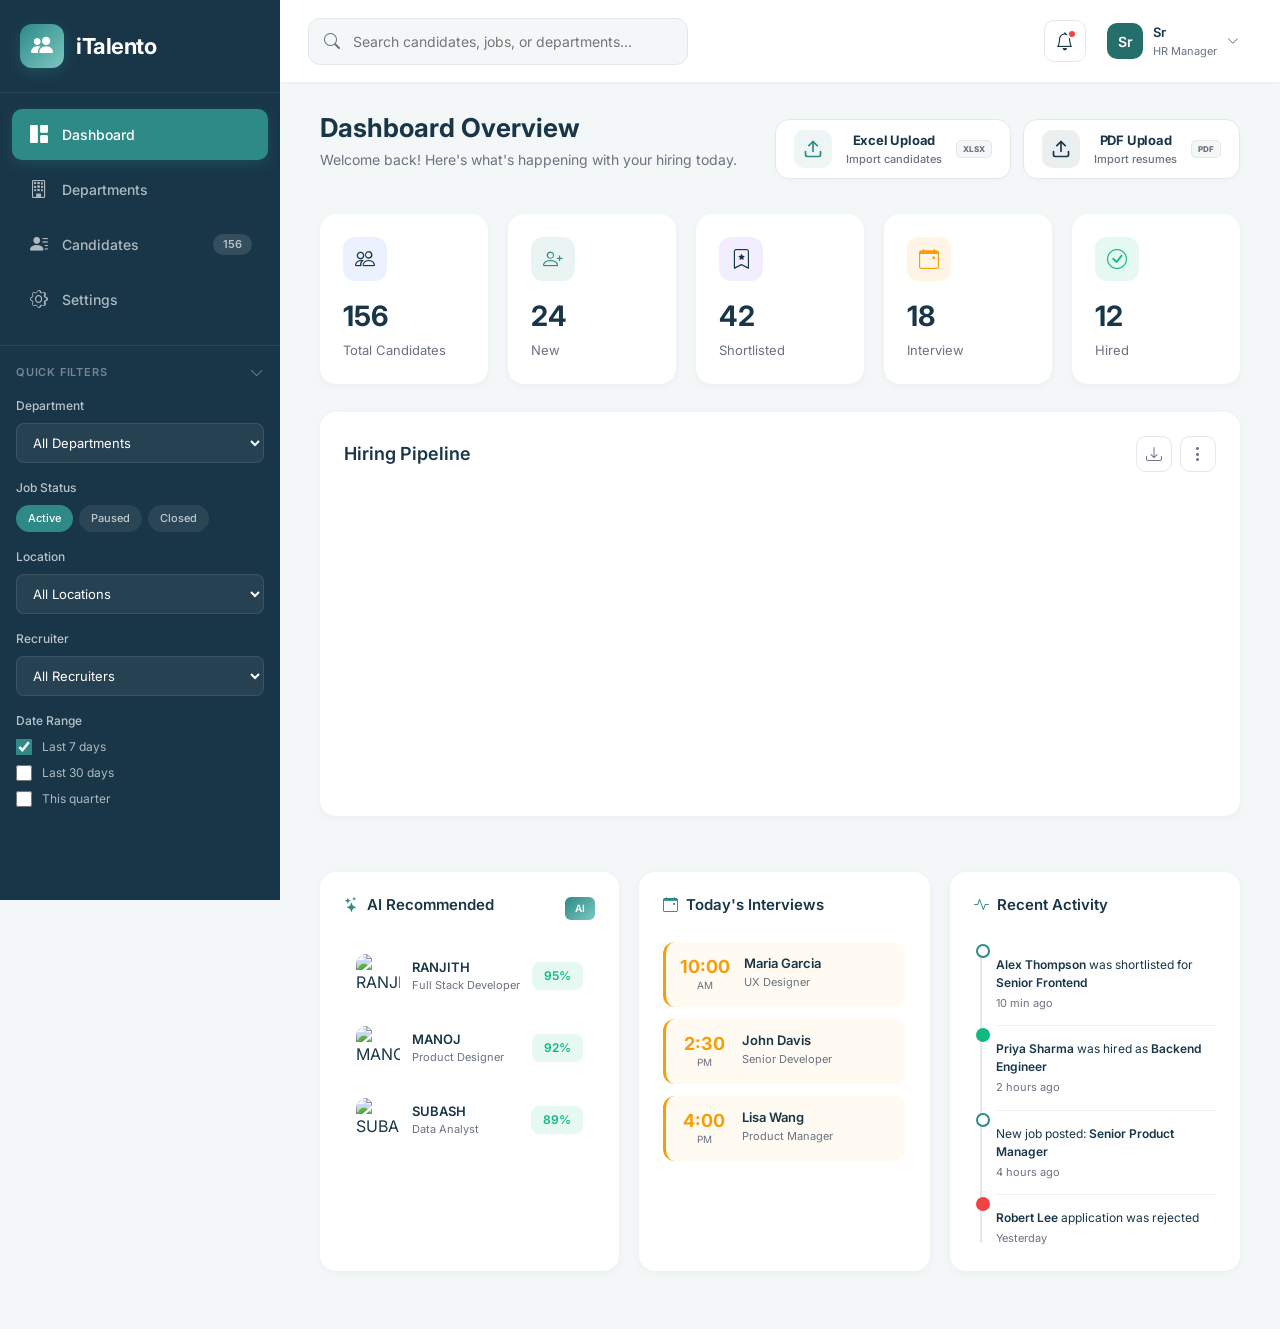
==== index.html @ 4094b61a "hr" ====
<!DOCTYPE html>
<html lang="en">

<head>
    <meta charset="UTF-8">
    <meta name="viewport" content="width=device-width, initial-scale=1.0">
    <title>TalentFlow ATS - Dashboard</title>

    <!-- Bootstrap 5 CSS -->
    <link href="https://cdn.jsdelivr.net/npm/bootstrap@5.3.2/dist/css/bootstrap.min.css" rel="stylesheet">
    <!-- Bootstrap Icons -->
    <link href="https://cdn.jsdelivr.net/npm/bootstrap-icons@1.11.1/font/bootstrap-icons.css" rel="stylesheet">
    <!-- Google Fonts -->
    <link href="https://fonts.googleapis.com/css2?family=Inter:wght@300;400;500;600;700&display=swap" rel="stylesheet">
    <link rel="stylesheet" href="assets/css/style.css">
</head>

<body>
    <!-- Sidebar Overlay -->
    <div class="sidebar-overlay" id="sidebarOverlay"></div>

    <!-- Left Sidebar -->
    <aside class="sidebar" id="sidebar">
        <div class="logo-area">
            <a href="#" class="logo">
                <div class="logo-icon">
                    <i class="bi bi-people-fill"></i>
                </div>
                <span class="logo-text">iTalento</span>
            </a>
        </div>

        <nav class="nav-section">
            <div class="nav-item">
                <a href="index.html" class="nav-link active">
                    <i class="bi bi-grid-1x2-fill"></i>
                    <span>Dashboard</span>
                </a>
            </div>

            <div class="nav-item">
                <a href="departments.html" class="nav-link">
                    <i class="bi bi-building"></i>
                    <span>Departments</span>
                </a>
            </div>

            <div class="nav-item">
                <a href="candidates.html" class="nav-link">
                    <i class="bi bi-person-lines-fill"></i>
                    <span>Candidates</span>
                    <span class="nav-badge" id="sidebarCandidateCount">156</span>
                </a>
            </div>

             <div class="nav-item">
                <a href="settings.html" class="nav-link">
                    <i class="bi bi-gear"></i>
                    <span>Settings</span>
                </a>
            </div>

        </nav>

        <!-- Filter Section -->
        <div class="filter-section">
            <div class="filter-header">
                <span>Quick Filters</span>
                <button class="filter-toggle" id="filterToggle" type="button">
                    <i class="bi bi-chevron-down"></i>
                </button>
            </div>

            <div class="filter-content show" id="filterContent">
                <div class="filter-group">
                    <label class="filter-label">Department</label>
                    <select class="filter-select">
                        <option>All Departments</option>
                        <option>Engineering</option>
                        <option>Design</option>
                        <option>Marketing</option>
                        <option>Sales</option>
                        <option>HR</option>
                    </select>
                </div>

                <div class="filter-group">
                    <label class="filter-label">Job Status</label>
                    <div class="filter-chips">
                        <button class="filter-chip active" type="button">Active</button>
                        <button class="filter-chip" type="button">Paused</button>
                        <button class="filter-chip" type="button">Closed</button>
                    </div>
                </div>

                <div class="filter-group">
                    <label class="filter-label">Location</label>
                    <select class="filter-select">
                        <option>All Locations</option>
                        <option>Remote</option>
                        <option>New York</option>
                        <option>San Francisco</option>
                        <option>London</option>
                    </select>
                </div>

                <div class="filter-group">
                    <label class="filter-label">Recruiter</label>
                    <select class="filter-select">
                        <option>All Recruiters</option>
                        <option>Sarah Johnson</option>
                        <option>Mike Chen</option>
                        <option>Emily Davis</option>
                    </select>
                </div>

                <div class="filter-group">
                    <label class="filter-label">Date Range</label>
                    <label class="filter-checkbox">
                        <input type="checkbox" checked>
                        <span>Last 7 days</span>
                    </label>
                    <label class="filter-checkbox">
                        <input type="checkbox">
                        <span>Last 30 days</span>
                    </label>
                    <label class="filter-checkbox">
                        <input type="checkbox">
                        <span>This quarter</span>
                    </label>
                </div>
            </div>
        </div>
    </aside>

    <!-- Main Wrapper -->
    <div class="main-wrapper">
        <!-- Top Navbar -->
        <header class="top-navbar">
            <div class="navbar-left">
                <button class="menu-toggle" id="menuToggle" type="button">
                    <i class="bi bi-list"></i>
                </button>

                <div class="search-bar">
                    <i class="bi bi-search"></i>
                    <input type="text" placeholder="Search candidates, jobs, or departments...">
                </div>

                <button class="search-icon-mobile" id="searchMobileToggle" type="button">
                    <i class="bi bi-search"></i>
                </button>
            </div>

            <div class="navbar-actions">
                <button class="notification-btn" id="notificationBtn" type="button">
                    <i class="bi bi-bell"></i>
                    <span class="notification-dot"></span>
                </button>

                <!-- <button class="btn-post-job" id="postJobBtn" type="button">
                    <i class="bi bi-plus-lg"></i>
                    <span>Post Job</span>
                </button> -->

                <div class="profile-dropdown-wrap" id="profileDropdownWrap">
                    <button class="profile-dropdown" id="profileDropdown" type="button">
                        <div class="profile-avatar">Sr</div>
                        <div class="profile-info">
                            <span class="profile-name">Sr</span>
                            <span class="profile-role">HR Manager</span>
                        </div>
                        <i class="bi bi-chevron-down profile-caret"></i>
                    </button>

                    <div class="profile-menu" id="profileMenu">
                        <div class="profile-menu-header">
                            <div class="profile-menu-email">hr@italento.com</div>
                        </div>

                        <button class="profile-menu-item" type="button">
                            <i class="bi bi-people-fill"></i>
                            <span>Manage Admin</span>
                        </button>

                        <button class="profile-menu-item" type="button">
                            <i class="bi bi-person-fill"></i>
                            <span>Manage User</span>
                        </button>

                        <button class="profile-menu-item" type="button">
                            <i class="bi bi-envelope-fill"></i>
                            <span>Mail History</span>
                        </button>

                        <button class="profile-menu-item" type="button">
                            <i class="bi bi-calendar-event"></i>
                            <span>Scheduled Meetings</span>
                        </button>

                        <button class="profile-menu-item" type="button">
                            <i class="bi bi-gear-fill"></i>
                            <span>Settings</span>
                        </button>

                        <button class="profile-menu-item" type="button">
                            <i class="bi bi-arrow-counterclockwise"></i>
                            <span>Unassign Candidates</span>
                        </button>

                        <button class="profile-menu-item logout" type="button">
                            <i class="bi bi-power"></i>
                            <span>Logout</span>
                        </button>
                    </div>
                </div>
            </div>
        </header>

        <!-- Dashboard Content -->
        <main class="dashboard-content">
            <!-- Welcome Header -->
              <div class="welcome-header">
                <div class="welcome-header-left">
                    <h1 class="welcome-title">Dashboard Overview</h1>
                    <p class="welcome-subtitle">Welcome back! Here's what's happening with your hiring today.</p>
                </div>
                <div class="welcome-header-actions">
                    <button class="upload-action-btn excel-btn" id="openExcelUpload" onclick="openExcelModal()">
                        <div class="upload-btn-icon">
                            <svg width="20" height="20" viewBox="0 0 24 24" fill="none" stroke="currentColor" stroke-width="2" stroke-linecap="round" stroke-linejoin="round"><path d="M21 15v4a2 2 0 0 1-2 2H5a2 2 0 0 1-2-2v-4"/><polyline points="17 8 12 3 7 8"/><line x1="12" y1="3" x2="12" y2="15"/></svg>
                        </div>
                        <div class="upload-btn-text">
                            <span class="upload-btn-label">Excel Upload</span>
                            <span class="upload-btn-sub">Import candidates</span>
                        </div>
                        <div class="upload-btn-badge">XLSX</div>
                    </button>
                    <button class="upload-action-btn pdf-btn" id="openPdfUpload" onclick="openPdfModal()">
                        <div class="upload-btn-icon">
                            <svg width="20" height="20" viewBox="0 0 24 24" fill="none" stroke="currentColor" stroke-width="2" stroke-linecap="round" stroke-linejoin="round"><path d="M21 15v4a2 2 0 0 1-2 2H5a2 2 0 0 1-2-2v-4"/><polyline points="17 8 12 3 7 8"/><line x1="12" y1="3" x2="12" y2="15"/></svg>
                        </div>
                        <div class="upload-btn-text">
                            <span class="upload-btn-label">PDF Upload</span>
                            <span class="upload-btn-sub">Import resumes</span>
                        </div>
                        <div class="upload-btn-badge">PDF</div>
                    </button>
                </div>
            </div>


            <!-- Stats Row -->
            <div class="stats-row">
                <div class="stat-card clickable-stat" data-filter="all">
                    <div class="stat-header">
                        <div class="stat-icon blue">
                            <i class="bi bi-people"></i>
                        </div>
                    </div>
                    <div class="stat-value" id="statTotalCandidates">156</div>
                    <div class="stat-label">Total Candidates</div>
                </div>

                <div class="stat-card clickable-stat" data-filter="new">
                    <div class="stat-header">
                        <div class="stat-icon teal">
                            <i class="bi bi-person-plus"></i>
                        </div>
                    </div>
                    <div class="stat-value" id="statNewCandidates">24</div>
                    <div class="stat-label">New</div>
                </div>

                <div class="stat-card clickable-stat" data-filter="shortlist">
                    <div class="stat-header">
                        <div class="stat-icon purple">
                            <i class="bi bi-bookmark-star"></i>
                        </div>
                    </div>
                    <div class="stat-value" id="statShortlistedCandidates">42</div>
                    <div class="stat-label">Shortlisted</div>
                </div>

                <div class="stat-card clickable-stat" data-filter="interview">
                    <div class="stat-header">
                        <div class="stat-icon orange">
                            <i class="bi bi-calendar-event"></i>
                        </div>
                    </div>
                    <div class="stat-value" id="statInterviewCandidates">18</div>
                    <div class="stat-label">Interview</div>
                </div>

                <div class="stat-card clickable-stat" data-filter="hired">
                    <div class="stat-header">
                        <div class="stat-icon green">
                            <i class="bi bi-check-circle"></i>
                        </div>
                    </div>
                    <div class="stat-value" id="statHiredCandidates">12</div>
                    <div class="stat-label">Hired</div>
                </div>
            </div>

            <!-- Hiring Pipeline Chart -->
            <div class="chart-section">
                <div class="chart-card">
                    <div class="card-header-flex">
                        <h3 class="card-title">Hiring Pipeline</h3>
                        <div class="card-actions">
                            <button class="btn-icon" title="Download" type="button">
                                <i class="bi bi-download"></i>
                            </button>
                            <button class="btn-icon" title="More options" type="button">
                                <i class="bi bi-three-dots-vertical"></i>
                            </button>
                        </div>
                    </div>
                    <div class="chart-container">
                        <canvas id="pipelineChart"></canvas>
                    </div>
                </div>
            </div>

            <!-- Departments Section -->
            <div class="departments-section">
                <div class="dept-grid" id="deptGrid"></div>
            </div>

            <!-- Activity Section -->
            <div class="activity-section">
                <div class="activity-grid">
                    <!-- AI Recommendations -->
                    <div class="activity-card">
                        <div class="activity-header">
                            <h4 class="activity-title">
                                <i class="bi bi-stars"></i>
                                AI Recommended
                            </h4>
                            <span class="ai-badge">AI</span>
                        </div>
                        <div id="recommendationsList">
                            <!-- Rendered by JS -->
                        </div>
                    </div>

                    <!-- Interview Reminders -->
                    <div class="activity-card">
                        <div class="activity-header">
                            <h4 class="activity-title">
                                <i class="bi bi-calendar-event"></i>
                                Today's Interviews
                            </h4>
                        </div>
                        <div id="interviewReminders">
                            <!-- Rendered by JS -->
                        </div>
                    </div>

                    <!-- Recent Activity -->
                    <div class="activity-card">
                        <div class="activity-header">
                            <h4 class="activity-title">
                                <i class="bi bi-activity"></i>
                                Recent Activity
                            </h4>
                        </div>
                        <div class="timeline" id="activityTimeline">
                            <!-- Rendered by JS -->
                        </div>
                    </div>
                </div>
            </div>
        </main>
    </div>

    <!-- ============================================================
         BULK EXCEL UPLOAD MODAL
    ============================================================ -->
    <div class="bulk-modal-overlay" id="excelModalOverlay" onclick="handleOverlayClick(event, 'excelModalOverlay')">
        <div class="bulk-modal" id="excelModal">
            <!-- Modal Header -->
            <div class="bulk-modal-header excel-header">
                <div class="modal-header-left">
                    <div class="modal-icon excel-icon-wrap">
                        <svg width="24" height="24" viewBox="0 0 24 24" fill="none" stroke="currentColor"
                            stroke-width="2" stroke-linecap="round" stroke-linejoin="round">
                            <rect x="3" y="3" width="18" height="18" rx="2" />
                            <path d="M9 9l6 6M15 9l-6 6" />
                        </svg>
                    </div>
                    <div>
                        <h2 class="modal-title">Bulk Excel Import</h2>
                        <p class="modal-subtitle">Upload .xlsx files and map fields to iTalento</p>
                    </div>
                </div>
                <button class="modal-close-btn" onclick="closeExcelModal()">
                    <svg width="18" height="18" viewBox="0 0 24 24" fill="none" stroke="currentColor"
                        stroke-width="2.5">
                        <line x1="18" y1="6" x2="6" y2="18" />
                        <line x1="6" y1="6" x2="18" y2="18" />
                    </svg>
                </button>
            </div>

            <!-- Step Indicator -->
            <div class="step-indicator">
                <div class="step-item active" id="excelStep1Ind">
                    <div class="step-circle">1</div>
                    <span>Upload File</span>
                </div>
                <div class="step-line" id="excelStepLine"></div>
                <div class="step-item" id="excelStep2Ind">
                    <div class="step-circle">2</div>
                    <span>Map Fields</span>
                </div>
                <div class="step-line" id="excelStepLine2"></div>
                <div class="step-item" id="excelStep3Ind">
                    <div class="step-circle">3</div>
                    <span>Import</span>
                </div>
            </div>

            <!-- Step 1: Upload -->
            <div class="modal-body" id="excelStep1">
                <div class="upload-zone excel-zone" id="excelDropZone"
                    ondragover="handleDragOver(event, 'excelDropZone')" ondragleave="handleDragLeave('excelDropZone')"
                    ondrop="handleExcelDrop(event)">
                    <div class="upload-zone-content">
                        <div class="upload-zone-icon excel-zone-icon">
                            <svg width="48" height="48" viewBox="0 0 24 24" fill="none" stroke="currentColor"
                                stroke-width="1.5">
                                <path d="M14 2H6a2 2 0 0 0-2 2v16a2 2 0 0 0 2 2h12a2 2 0 0 0 2-2V8z" />
                                <polyline points="14 2 14 8 20 8" />
                                <path d="M8 13h2.5M8 17h8" />
                            </svg>
                        </div>
                        <h3 class="upload-zone-title">Drop your Excel file here</h3>
                        <p class="upload-zone-sub">or click to browse files</p>
                        <div class="upload-zone-formats">
                            <span class="format-tag">XLSX</span>
                            <span class="format-tag">XLS</span>
                            <span class="format-tag">Max 50MB</span>
                        </div>
                        <button class="browse-btn excel-browse"
                            onclick="document.getElementById('excelFileInput').click()">
                            <svg width="16" height="16" viewBox="0 0 24 24" fill="none" stroke="currentColor"
                                stroke-width="2">
                                <path d="M21 15v4a2 2 0 0 1-2 2H5a2 2 0 0 1-2-2v-4" />
                                <polyline points="17 8 12 3 7 8" />
                                <line x1="12" y1="3" x2="12" y2="15" />
                            </svg>
                            Browse File
                        </button>
                        <input type="file" id="excelFileInput" accept=".xlsx,.xls" style="display:none"
                            onchange="handleExcelFile(this.files[0])">
                    </div>
                    <div class="drag-overlay" id="excelDragOverlay">
                        <div class="drag-overlay-icon">📊</div>
                        <span>Release to upload!</span>
                    </div>
                </div>

                <!-- Date & Source Options -->
                <div class="options-grid">
                    <div class="option-group-card">
                        <h4 class="option-group-title">
                            <svg width="16" height="16" viewBox="0 0 24 24" fill="none" stroke="currentColor"
                                stroke-width="2">
                                <rect x="3" y="4" width="18" height="18" rx="2" ry="2" />
                                <line x1="16" y1="2" x2="16" y2="6" />
                                <line x1="8" y1="2" x2="8" y2="6" />
                                <line x1="3" y1="10" x2="21" y2="10" />
                            </svg>
                            Date Field
                        </h4>
                        <div class="radio-group">
                            <label class="radio-option">
                                <input type="radio" name="excelDate" value="default" checked>
                                <div class="radio-custom"></div>
                                <span>Default Date (Now)</span>
                            </label>
                            <label class="radio-option">
                                <input type="radio" name="excelDate" value="manual">
                                <div class="radio-custom"></div>
                                <span>Manual Date</span>
                            </label>
                            <label class="radio-option">
                                <input type="radio" name="excelDate" value="file">
                                <div class="radio-custom"></div>
                                <span>Default File Date</span>
                            </label>
                        </div>
                    </div>
                    <div class="option-group-card">
                        <h4 class="option-group-title">
                            <svg width="16" height="16" viewBox="0 0 24 24" fill="none" stroke="currentColor"
                                stroke-width="2">
                                <circle cx="12" cy="12" r="3" />
                                <path d="M6.3 6.3a8 8 0 0 0 0 11.4M17.7 6.3a8 8 0 0 1 0 11.4" />
                            </svg>
                            Source Field
                        </h4>
                        <div class="radio-group">
                            <label class="radio-option">
                                <input type="radio" name="excelSource" value="manual">
                                <div class="radio-custom"></div>
                                <span>Manual Source</span>
                            </label>
                            <label class="radio-option">
                                <input type="radio" name="excelSource" value="auto" checked>
                                <div class="radio-custom"></div>
                                <span>Default File Source</span>
                            </label>
                        </div>
                        <input type="text" class="source-input" id="excelSourceInput" placeholder="Enter source name..."
                            style="display:none">
                    </div>
                </div>

                <div class="modal-footer">
                    <button class="btn-modal-secondary" onclick="closeExcelModal()">Cancel</button>
                    <button class="btn-modal-primary excel-primary" id="excelNextBtn" onclick="excelGoToStep2()"
                        disabled>
                        Next: Map Fields
                        <svg width="16" height="16" viewBox="0 0 24 24" fill="none" stroke="currentColor"
                            stroke-width="2.5">
                            <polyline points="9 18 15 12 9 6" />
                        </svg>
                    </button>
                </div>
            </div>

            <!-- Step 2: Field Mapping -->
            <div class="modal-body" id="excelStep2" style="display:none">
                <div class="mapping-info-bar">
                    <svg width="16" height="16" viewBox="0 0 24 24" fill="none" stroke="currentColor" stroke-width="2">
                        <circle cx="12" cy="12" r="10" />
                        <line x1="12" y1="8" x2="12" y2="12" />
                        <line x1="12" y1="16" x2="12.01" y2="16" />
                    </svg>
                    Only checked columns will be imported. Automatically matched columns will be pre-checked.
                </div>
                <div class="mapping-table-wrap">
                    <table class="mapping-table">
                        <thead>
                            <tr>
                                <th>Fields From File</th>
                                <th>iTalento Fields</th>
                                <th class="text-center">Import <input type="checkbox" id="selectAllCols"
                                        onchange="toggleAllCols(this)" style="margin-left:6px"></th>
                            </tr>
                        </thead>
                        <tbody id="mappingTableBody">
                            <!-- Populated by JS -->
                        </tbody>
                    </table>
                </div>
                <div class="modal-footer">
                    <button class="btn-modal-secondary" onclick="excelGoToStep1()">
                        <svg width="16" height="16" viewBox="0 0 24 24" fill="none" stroke="currentColor"
                            stroke-width="2.5">
                            <polyline points="15 18 9 12 15 6" />
                        </svg>
                        Back
                    </button>
                    <button class="btn-modal-primary excel-primary" onclick="excelGoToStep3()">
                        Import Candidates
                        <svg width="16" height="16" viewBox="0 0 24 24" fill="none" stroke="currentColor"
                            stroke-width="2.5">
                            <polyline points="20 6 9 17 4 12" />
                        </svg>
                    </button>
                </div>
            </div>

            <!-- Step 3: Processing -->
            <div class="modal-body" id="excelStep3" style="display:none">
                <div class="processing-view" id="excelProcessingView">
                    <div class="processing-animation">
                        <div class="processing-ring"></div>
                        <div class="processing-icon">
                            <svg width="32" height="32" viewBox="0 0 24 24" fill="none" stroke="currentColor"
                                stroke-width="1.8">
                                <rect x="3" y="3" width="18" height="18" rx="2" />
                                <path d="M9 9l6 6M15 9l-6 6" />
                            </svg>
                        </div>
                    </div>
                    <h3 class="processing-title">Importing Candidates...</h3>
                    <p class="processing-sub">Please wait while we process your Excel file</p>
                    <div class="import-progress">
                        <div class="progress-bar-wrap">
                            <div class="progress-bar-fill excel-progress" id="excelProgressBar"></div>
                        </div>
                        <span class="progress-percent" id="excelProgressText">0%</span>
                    </div>
                </div>
                <div class="success-view" id="excelSuccessView" style="display:none">
                    <div class="success-animation">
                        <div class="success-circle">
                            <svg width="40" height="40" viewBox="0 0 24 24" fill="none" stroke="currentColor"
                                stroke-width="2.5">
                                <polyline points="20 6 9 17 4 12" />
                            </svg>
                        </div>
                    </div>
                    <h3 class="success-title">Import Complete!</h3>
                    <p class="success-sub" id="excelSuccessMsg">Candidates imported successfully.</p>
                    <button class="btn-modal-primary excel-primary" onclick="closeExcelModal()" style="margin-top:20px">
                        Done
                    </button>
                </div>
            </div>
        </div>
    </div>

    <!-- ============================================================
         BULK PDF UPLOAD MODAL
    ============================================================ -->
    <div class="bulk-modal-overlay" id="pdfModalOverlay" onclick="handleOverlayClick(event, 'pdfModalOverlay')">
        <div class="bulk-modal" id="pdfModal">
            <!-- Modal Header -->
            <div class="bulk-modal-header pdf-header">
                <div class="modal-header-left">
                    <div class="modal-icon pdf-icon-wrap">
                        <svg width="24" height="24" viewBox="0 0 24 24" fill="none" stroke="currentColor"
                            stroke-width="2" stroke-linecap="round" stroke-linejoin="round">
                            <path d="M14 2H6a2 2 0 0 0-2 2v16a2 2 0 0 0 2 2h12a2 2 0 0 0 2-2V8z" />
                            <polyline points="14 2 14 8 20 8" />
                        </svg>
                    </div>
                    <div>
                        <h2 class="modal-title">Bulk PDF Import</h2>
                        <p class="modal-subtitle">Upload multiple PDF resumes at once</p>
                    </div>
                </div>
                <button class="modal-close-btn" onclick="closePdfModal()">
                    <svg width="18" height="18" viewBox="0 0 24 24" fill="none" stroke="currentColor"
                        stroke-width="2.5">
                        <line x1="18" y1="6" x2="6" y2="18" />
                        <line x1="6" y1="6" x2="18" y2="18" />
                    </svg>
                </button>
            </div>

            <div class="modal-body">
                <div class="pdf-layout">
                    <!-- Left Panel: Upload -->
                    <div class="pdf-left-panel">
                        <h4 class="panel-title">Upload PDFs</h4>
                        <div class="upload-zone pdf-zone" id="pdfDropZone"
                            ondragover="handleDragOver(event, 'pdfDropZone')"
                            ondragleave="handleDragLeave('pdfDropZone')" ondrop="handlePdfDrop(event)">
                            <div class="upload-zone-content">
                                <div class="upload-zone-icon pdf-zone-icon">
                                    <svg width="40" height="40" viewBox="0 0 24 24" fill="none" stroke="currentColor"
                                        stroke-width="1.5">
                                        <path d="M14 2H6a2 2 0 0 0-2 2v16a2 2 0 0 0 2 2h12a2 2 0 0 0 2-2V8z" />
                                        <polyline points="14 2 14 8 20 8" />
                                    </svg>
                                </div>
                                <p class="upload-zone-sub">Drop PDFs or click browse</p>
                                <div class="upload-zone-formats">
                                    <span class="format-tag pdf-tag">PDF only</span>
                                    <span class="format-tag pdf-tag">Max 10 files</span>
                                </div>
                                <button class="browse-btn pdf-browse"
                                    onclick="document.getElementById('pdfFileInput').click()">
                                    <svg width="16" height="16" viewBox="0 0 24 24" fill="none" stroke="currentColor"
                                        stroke-width="2">
                                        <path d="M21 15v4a2 2 0 0 1-2 2H5a2 2 0 0 1-2-2v-4" />
                                        <polyline points="17 8 12 3 7 8" />
                                        <line x1="12" y1="3" x2="12" y2="15" />
                                    </svg>
                                    Browse Files
                                </button>
                                <input type="file" id="pdfFileInput" accept=".pdf" multiple style="display:none"
                                    onchange="handlePdfFiles(this.files)">
                            </div>
                            <div class="drag-overlay pdf-drag-overlay" id="pdfDragOverlay">
                                <div class="drag-overlay-icon">📄</div>
                                <span>Release to upload!</span>
                            </div>
                        </div>

                        <div class="option-group-card" style="margin-top:14px">
                            <h4 class="option-group-title">
                                <svg width="16" height="16" viewBox="0 0 24 24" fill="none" stroke="currentColor"
                                    stroke-width="2">
                                    <circle cx="12" cy="12" r="3" />
                                    <path d="M6.3 6.3a8 8 0 0 0 0 11.4M17.7 6.3a8 8 0 0 1 0 11.4" />
                                </svg>
                                Source
                            </h4>
                            <input type="text" class="source-input" id="pdfSourceInput"
                                placeholder="Enter source name...">
                        </div>
                    </div>

                    <!-- Right Panel: File List -->
                    <div class="pdf-right-panel">
                        <div class="pdf-list-header">
                            <h4 class="panel-title">Selected PDF Files</h4>
                            <span class="pdf-file-count" id="pdfFileCount">0 / 10 files</span>
                        </div>
                        <div class="pdf-list-wrap">
                            <div class="pdf-empty-state" id="pdfEmptyState">
                                <svg width="48" height="48" viewBox="0 0 24 24" fill="none" stroke="currentColor"
                                    stroke-width="1.2">
                                    <path d="M14 2H6a2 2 0 0 0-2 2v16a2 2 0 0 0 2 2h12a2 2 0 0 0 2-2V8z" />
                                    <polyline points="14 2 14 8 20 8" />
                                </svg>
                                <p>No files selected yet</p>
                            </div>
                            <div class="pdf-file-list" id="pdfFileList"></div>
                        </div>

                        <!-- Progress (shown on submit) -->
                        <div class="pdf-import-progress" id="pdfImportProgress" style="display:none">
                            <div class="progress-bar-wrap">
                                <div class="progress-bar-fill pdf-progress" id="pdfProgressBar"></div>
                            </div>
                            <span class="progress-percent" id="pdfProgressText">0%</span>
                        </div>
                    </div>
                </div>

                <div class="modal-footer">
                    <button class="btn-modal-secondary" onclick="closePdfModal()">Cancel</button>
                    <button class="btn-modal-primary pdf-primary" id="pdfSubmitBtn" onclick="submitPdfImport()"
                        disabled>
                        <svg width="16" height="16" viewBox="0 0 24 24" fill="none" stroke="currentColor"
                            stroke-width="2.5">
                            <path d="M21 15v4a2 2 0 0 1-2 2H5a2 2 0 0 1-2-2v-4" />
                            <polyline points="17 8 12 3 7 8" />
                            <line x1="12" y1="3" x2="12" y2="15" />
                        </svg>
                        Submit Import
                    </button>
                </div>
            </div>
        </div>
    </div>

    <!-- Bootstrap JS -->
    <script src="https://cdn.jsdelivr.net/npm/bootstrap@5.3.2/dist/js/bootstrap.bundle.min.js"></script>
    <script src="assets/js/main.js"></script>
    <!-- Chart.js -->
    <script src="https://cdn.jsdelivr.net/npm/chart.js"></script>
    <script src="assets/js/bulk-upload.js"></script>
</body>

</html>
---- assets/css/style.css ----
:root {
    --primary-teal: #2d8a86;
    --primary-teal-dark: #246f6b;
    --dark-secondary: #183648;
    --light-bg: #f4f7f8;
    --accent-teal: #7cc7c2;
    --white: #ffffff;
    --text-muted: #6b7280;
    --text-soft: #94a3b8;
    --border-light: #e5e7eb;
    --border-soft: #eef2f6;
    --success: #10b981;
    --warning: #f59e0b;
    --danger: #ef4444;
    --gray-btn: #f3f4f6;
    --sidebar-width: 280px;
    --row-hover: #f9fafb;
    --header-bg: #f8fafc;
    --shadow-soft: 0 10px 30px rgba(15, 23, 42, 0.05);
    --shadow-medium: 0 16px 40px rgba(15, 23, 42, 0.08);
    --shadow-strong: 0 24px 60px rgba(15, 23, 42, 0.18);
    --sticky-divider: inset -1px 0 0 var(--border-soft);
    --radius-xl: 20px;
    --radius-lg: 16px;
    --radius-md: 12px;
    --radius-sm: 10px;
}

* {
    margin: 0;
    padding: 0;
    box-sizing: border-box;
}

body {
    font-family: 'Inter', -apple-system, BlinkMacSystemFont, sans-serif;
    background-color: var(--light-bg);
    color: var(--dark-secondary);
    overflow-x: hidden;
}


.dept-card {
    opacity: 0;
    transform: translateY(20px);
    transition: all 0.4s ease;
}

.dept-card.show {
    opacity: 1;
    transform: translateY(0);
}

/* ============================================
           SIDEBAR STYLES
           ============================================ */
.sidebar {
    position: fixed;
    top: 0;
    left: 0;
    width: var(--sidebar-width);
    height: 100vh;
    background: #183648;
    z-index: 1040;
    overflow-y: auto;
    transition: transform 0.3s ease;
}

.sidebar::-webkit-scrollbar {
    width: 4px;
}

.sidebar::-webkit-scrollbar-thumb {
    background: rgba(255, 255, 255, 0.15);
    border-radius: 2px;
}

.logo-area {
    padding: 24px 20px;
    border-bottom: 1px solid rgba(255, 255, 255, 0.08);
}

.logo {
    display: flex;
    align-items: center;
    gap: 12px;
    color: var(--white);
    text-decoration: none;
}

.logo:hover {
    color: var(--white);
}

.logo-icon {
    width: 44px;
    height: 44px;
    background: linear-gradient(135deg, var(--primary-teal), var(--accent-teal));
    border-radius: 12px;
    display: flex;
    align-items: center;
    justify-content: center;
    font-size: 22px;
    box-shadow: 0 4px 15px rgba(47, 143, 139, 0.3);
}

.logo-text {
    font-size: 22px;
    font-weight: 700;
    letter-spacing: -0.5px;
}

.nav-section {
    padding: 16px 12px;
}

.nav-item {
    margin-bottom: 4px;
}

.nav-link {
    display: flex;
    align-items: center;
    gap: 12px;
    padding: 12px 16px;
    color: rgba(255, 255, 255, 0.65);
    text-decoration: none;
    border-radius: 10px;
    transition: all 0.25s ease;
    font-size: 14px;
    font-weight: 500;
}

.nav-link:hover {
    background: rgba(255, 255, 255, 0.06);
    color: var(--white);
}

.nav-link.active {
    background: var(--primary-teal);
    color: var(--white);
    box-shadow: 0 4px 15px rgba(47, 143, 139, 0.25);
}

.nav-link i {
    font-size: 18px;
    width: 22px;
    text-align: center;
}

.nav-badge {
    margin-left: auto;
    background: rgba(255, 255, 255, 0.12);
    padding: 2px 10px;
    border-radius: 12px;
    font-size: 11px;
    font-weight: 600;
}


.filter-section {
    padding: 16px;
    border-top: 1px solid rgba(255, 255, 255, 0.08);
}

.filter-header {
    display: flex;
    align-items: center;
    justify-content: space-between;
    color: rgba(255, 255, 255, 0.4);
    font-size: 11px;
    font-weight: 600;
    text-transform: uppercase;
    letter-spacing: 0.8px;
    margin-bottom: 14px;
}

.filter-toggle {
    background: none;
    border: none;
    color: rgba(255, 255, 255, 0.4);
    cursor: pointer;
    padding: 0;
    font-size: 14px;
    transition: all 0.2s;
}

.filter-toggle:hover {
    color: var(--white);
}

.filter-content {
    display: none;
}

.filter-content.show {
    display: block;
}

.filter-group {
    margin-bottom: 16px;
}

.filter-label {
    color: rgba(255, 255, 255, 0.7);
    font-size: 12px;
    font-weight: 500;
    margin-bottom: 8px;
    display: block;
}

.filter-select {
    width: 100%;
    padding: 10px 12px;
    background: rgba(255, 255, 255, 0.06);
    border: 1px solid rgba(255, 255, 255, 0.1);
    border-radius: 8px;
    color: var(--white);
    font-size: 13px;
    cursor: pointer;
    transition: all 0.2s;
}

.filter-select:focus {
    outline: none;
    border-color: var(--primary-teal);
    background: rgba(255, 255, 255, 0.1);
}

.filter-select option {
    background: var(--dark-secondary);
    color: var(--white);
}

.filter-chips {
    display: flex;
    flex-wrap: wrap;
    gap: 6px;
}

.filter-chip {
    padding: 5px 12px;
    background: rgba(255, 255, 255, 0.08);
    border-radius: 20px;
    font-size: 11px;
    color: rgba(255, 255, 255, 0.7);
    cursor: pointer;
    transition: all 0.2s;
    border: none;
    font-weight: 500;
}

.filter-chip:hover,
.filter-chip.active {
    background: var(--primary-teal);
    color: var(--white);
}

.filter-checkbox {
    display: flex;
    align-items: center;
    gap: 10px;
    color: rgba(255, 255, 255, 0.65);
    font-size: 12px;
    cursor: pointer;
    margin-bottom: 8px;
}

.filter-checkbox input {
    width: 16px;
    height: 16px;
    accent-color: var(--primary-teal);
    cursor: pointer;
}

/* ============================================
           MAIN WRAPPER & NAVBAR
           ============================================ */


.main-wrapper {
    margin-left: var(--sidebar-width);
    min-height: 100vh;
    transition: margin-left 0.3s ease;
}

.top-navbar {
    position: sticky;
    top: 0;
    background: var(--white);
    padding: 16px 28px;
    display: flex;
    align-items: center;
    justify-content: space-between;
    box-shadow: 0 1px 3px rgba(0, 0, 0, 0.04);
    z-index: 1030;
}

.navbar-left {
    display: flex;
    align-items: center;
    gap: 16px;
    flex: 1;
}

.menu-toggle {
    display: none;
    width: 42px;
    height: 42px;
    border-radius: 10px;
    border: 1px solid var(--border-light);
    background: var(--white);
    align-items: center;
    justify-content: center;
    cursor: pointer;
    transition: all 0.2s;
    color: var(--dark-secondary);
}

.menu-toggle:hover {
    background: var(--light-bg);
    border-color: var(--primary-teal);
    color: var(--primary-teal);
}

.search-bar {
    position: relative;
    width: 380px;
    max-width: 100%;
}

.search-bar input {
    width: 100%;
    padding: 12px 16px 12px 44px;
    border: 1px solid var(--border-light);
    border-radius: 12px;
    font-size: 14px;
    background: var(--light-bg);
    transition: all 0.25s;
}

.search-bar input:focus {
    outline: none;
    border-color: var(--primary-teal);
    background: var(--white);
    box-shadow: 0 0 0 3px rgba(47, 143, 139, 0.1);
}

.search-bar i {
    position: absolute;
    left: 16px;
    top: 50%;
    transform: translateY(-50%);
    color: var(--text-muted);
    font-size: 16px;
}

.search-icon-mobile {
    display: none;
    width: 42px;
    height: 42px;
    border-radius: 10px;
    border: 1px solid var(--border-light);
    background: var(--white);
    align-items: center;
    justify-content: center;
    cursor: pointer;
    color: var(--dark-secondary);
}

.navbar-actions {
    display: flex;
    align-items: center;
    gap: 14px;
}

.notification-btn {
    position: relative;
    width: 42px;
    height: 42px;
    border-radius: 10px;
    border: 1px solid var(--border-light);
    background: var(--white);
    display: flex;
    align-items: center;
    justify-content: center;
    cursor: pointer;
    transition: all 0.2s;
}

.notification-btn:hover {
    background: var(--light-bg);
    border-color: var(--primary-teal);
}

.notification-btn i {
    font-size: 18px;
    color: var(--dark-secondary);
}

.notification-dot {
    position: absolute;
    top: 8px;
    right: 8px;
    width: 10px;
    height: 10px;
    background: var(--danger);
    border-radius: 50%;
    border: 2px solid var(--white);
}

.profile-dropdown {
    display: flex;
    align-items: center;
    gap: 10px;
    padding: 6px 12px 6px 6px;
    border-radius: 12px;
    cursor: pointer;
    transition: all 0.2s;
    border: 1px solid transparent;
}

.profile-dropdown:hover {
    background: var(--light-bg);
    border-color: var(--border-light);
}

.profile-avatar {
    width: 36px;
    height: 36px;
    border-radius: 10px;
    background: var(--primary-teal-dark);
    display: flex;
    align-items: center;
    justify-content: center;
    color: var(--white);
    font-weight: 600;
    font-size: 14px;
}

.profile-info {
    display: flex;
    flex-direction: column;
}

.profile-name {
    font-size: 13px;
    font-weight: 600;
    color: var(--dark-secondary);
    text-align: left;
}

.profile-role {
    font-size: 11px;
    color: var(--text-muted);
}

.profile-dropdown i.bi-chevron-down {
    color: var(--text-muted);
    font-size: 12px;
}

.btn-post-job {
    padding: 12px 22px;
    background: var(--primary-teal);
    color: var(--white);
    border: none;
    border-radius: 12px;
    font-size: 14px;
    font-weight: 600;
    display: flex;
    align-items: center;
    gap: 8px;
    cursor: pointer;
    transition: all 0.25s;
    box-shadow: 0 4px 15px rgba(47, 143, 139, 0.25);
}

.btn-post-job:hover {
    background: #267a76;
    transform: translateY(-1px);
    box-shadow: 0 6px 20px rgba(47, 143, 139, 0.35);
}

/* ============================================
           DASHBOARD CONTENT
     ============================================ */

.dashboard-content {
    padding: 28px;
}

.welcome-header {
    margin-bottom: 28px;
    display: flex;
    align-items: center;
    justify-content: space-between;
    gap: 20px;
    flex-wrap: wrap;
}

.welcome-header-left {
    flex: 1;
    min-width: 0;
}

.welcome-title {
    font-size: 26px;
    font-weight: 700;
    color: var(--dark-secondary);
    margin-bottom: 6px;
}

.welcome-subtitle {
    font-size: 14px;
    color: var(--text-muted);
}

/* ============================================
   UPLOAD ACTION BUTTONS (Dashboard Header)
   ============================================ */

.welcome-header-actions {
    display: flex;
    align-items: center;
    gap: 12px;
    flex-shrink: 0;
}

.upload-action-btn {
    display: flex;
    align-items: center;
    gap: 14px;
    padding: 10px 18px;
    border-radius: 14px;
    border: 1px solid var(--border-light);
    background: var(--white);
    cursor: pointer;
    transition: all 0.3s cubic-bezier(0.25, 0.8, 0.25, 1);
    position: relative;
    box-shadow: 0 2px 5px rgba(0,0,0,0.02);
}

.upload-action-btn:hover {
    transform: translateY(-2px);
    box-shadow: 0 10px 20px rgba(0,0,0,0.06);
    background: var(--white);
}

.excel-btn:hover { border-color: var(--primary-teal); }
.pdf-btn:hover { border-color: var(--dark-secondary); }

.upload-btn-icon {
    width: 38px;
    height: 38px;
    border-radius: 10px;
    display: flex;
    align-items: center;
    justify-content: center;
    flex-shrink: 0;
    transition: all 0.3s;
}

.excel-btn .upload-btn-icon {
    background: rgba(45, 138, 134, 0.08);
    color: var(--primary-teal);
}

.pdf-btn .upload-btn-icon {
    background: rgba(24, 54, 72, 0.08);
    color: var(--dark-secondary);
}

.upload-action-btn:hover .upload-btn-icon {
    transform: scale(1.05);
}

.excel-btn:hover .upload-btn-icon {
    background: var(--primary-teal);
    color: var(--white);
    box-shadow: 0 4px 12px rgba(45, 138, 134, 0.3);
}

.pdf-btn:hover .upload-btn-icon {
    background: var(--dark-secondary);
    color: var(--white);
    box-shadow: 0 4px 12px rgba(24, 54, 72, 0.3);
}

.upload-btn-text {
    display: flex;
    flex-direction: column;
    gap: 1px;
}

.upload-btn-label {
    font-size: 13px;
    font-weight: 700;
    color: var(--dark-secondary);
    letter-spacing: -0.2px;
}

.upload-btn-sub {
    font-size: 11px;
    font-weight: 500;
    color: var(--text-muted);
}

.upload-btn-badge {
    font-size: 8px;
    font-weight: 800;
    padding: 2px 6px;
    border-radius: 5px;
    text-transform: uppercase;
    background: var(--light-bg);
    color: var(--text-muted);
    border: 1px solid var(--border-light);
    margin-left: auto;
}

.excel-btn:hover .upload-btn-badge {
    background: rgba(45, 138, 134, 0.1);
    color: var(--primary-teal);
    border-color: rgba(45, 138, 134, 0.2);
}

.pdf-btn:hover .upload-btn-badge {
    background: rgba(24, 54, 72, 0.1);
    color: var(--dark-secondary);
    border-color: rgba(24, 54, 72, 0.2);
}

/* ============================================
   BULK UPLOAD MODALS
   ============================================ */

.bulk-modal-overlay {
    position: fixed;
    inset: 0;
    background: rgba(15, 23, 42, 0.75);
    backdrop-filter: blur(2px);
    z-index: 2000;
    display: flex;
    align-items: center;
    justify-content: center;
    padding: 20px;
    opacity: 0;
    visibility: hidden;
    transition: all 0.3s ease;
}

.bulk-modal-overlay.open {
    opacity: 1;
    visibility: visible;
}

.bulk-modal {
    background: var(--white);
    border-radius: 28px;
    width: 100%;
    max-width: 820px;
    max-height: 90vh;
    overflow: hidden;
    display: flex;
    flex-direction: column;
    box-shadow: var(--shadow-strong);
    transform: translateY(40px) scale(0.96);
    transition: all 0.4s cubic-bezier(0.34, 1.56, 0.64, 1);
    border: 1px solid rgba(255, 255, 255, 0.1);
}

.bulk-modal-overlay.open .bulk-modal {
    transform: translateY(0) scale(1);
}

/* Modal Header */
.bulk-modal-header {
    display: flex;
    align-items: center;
    justify-content: space-between;
    padding: 24px 32px;
    position: relative;
    overflow: hidden;
}

.excel-header {
    background: linear-gradient(135deg, var(--primary-teal) 0%, var(--primary-teal-dark) 100%);
    color: #fff;
}

.pdf-header {
    background: linear-gradient(135deg, var(--dark-secondary) 0%, #29698f 100%);
    color: #fff;
}

.modal-header-left {
    display: flex;
    align-items: center;
    gap: 16px;
}

.modal-icon {
    width: 52px;
    height: 52px;
    border-radius: 14px;
    display: flex;
    align-items: center;
    justify-content: center;
    background: rgba(255,255,255,0.2);
    backdrop-filter: blur(4px);
    flex-shrink: 0;
}

.modal-title {
    font-size: 20px;
    font-weight: 700;
    color: #ffffff;
    margin: 0;
}

.modal-subtitle {
    font-size: 13px;
    color: rgba(255,255,255,0.78);
    margin: 4px 0 0;
}

.modal-close-btn {
    width: 40px;
    height: 40px;
    border-radius: 10px;
    border: none;
    background: rgba(255,255,255,0.18);
    color: #fff;
    cursor: pointer;
    display: flex;
    align-items: center;
    justify-content: center;
    transition: all 0.2s;
    flex-shrink: 0;
}

.modal-close-btn:hover {
    background: rgba(255,255,255,0.32);
    transform: rotate(90deg);
}

/* Step Indicator */
.step-indicator {
    display: flex;
    align-items: center;
    padding: 20px 32px;
    border-bottom: 1px solid var(--border-soft);
    background: var(--header-bg);
    gap: 0;
}

.step-item {
    display: flex;
    align-items: center;
    gap: 8px;
    flex-shrink: 0;
}

.step-circle {
    width: 32px;
    height: 32px;
    border-radius: 50%;
    background: var(--border-light);
    color: var(--text-muted);
    display: flex;
    align-items: center;
    justify-content: center;
    font-size: 13px;
    font-weight: 700;
    transition: all 0.3s;
    border: 2px solid var(--border-light);
}

.step-item span {
    font-size: 13px;
    font-weight: 500;
    color: var(--text-muted);
    transition: color 0.3s;
}

.step-item.active .step-circle {
    background: var(--primary-teal);
    color: #fff;
    border-color: var(--primary-teal);
    box-shadow: 0 0 0 4px rgba(45, 138, 134, 0.2);
}

.step-item.active span { color: var(--primary-teal); font-weight: 600; }

.step-item.completed .step-circle {
    background: var(--success);
    color: #fff;
    border-color: var(--success);
}

.step-item.completed span { color: var(--success); }

.step-line {
    flex: 1;
    height: 2px;
    background: var(--border-light);
    margin: 0 12px;
    border-radius: 2px;
    transition: background 0.3s;
}

.step-line.active { background: var(--primary-teal); }

/* Modal Body */
.modal-body {
    padding: 24px 28px;
    overflow-y: auto;
    flex: 1;
}

/* Upload Zone */
.upload-zone {
    border: 2px dashed var(--border-light);
    border-radius: 18px;
    padding: 40px 24px;
    text-align: center;
    cursor: pointer;
    transition: all 0.3s ease;
    position: relative;
    background: var(--light-bg);
    overflow: hidden;
    margin-bottom: 20px;
}

.upload-zone:hover {
    border-color: var(--primary-teal);
    background: rgba(45, 138, 134, 0.03);
}

.upload-zone.excel-zone:hover { border-color: #28a745; background: rgba(40,167,69,0.04); }
.upload-zone.pdf-zone:hover { border-color: #e74c3c; background: rgba(231,76,60,0.04); }

.upload-zone.drag-over {
    border-style: solid;
    transform: scale(1.01);
}

.upload-zone.excel-zone.drag-over { border-color: #28a745; background: rgba(40,167,69,0.06); }
.upload-zone.pdf-zone.drag-over { border-color: #e74c3c; background: rgba(231,76,60,0.06); }

.upload-zone-content {
    position: relative;
    z-index: 1;
}

.upload-zone-icon {
    width: 80px;
    height: 80px;
    border-radius: 20px;
    display: flex;
    align-items: center;
    justify-content: center;
    margin: 0 auto 16px;
}

.excel-zone-icon {
    background: rgba(40, 167, 69, 0.12);
    color: #28a745;
}

.pdf-zone-icon {
    background: rgba(231, 76, 60, 0.12);
    color: #e74c3c;
}

.upload-zone-title {
    font-size: 18px;
    font-weight: 700;
    color: var(--dark-secondary);
    margin-bottom: 6px;
}

.upload-zone-sub {
    font-size: 13px;
    color: var(--text-muted);
    margin-bottom: 14px;
}

.upload-zone-formats {
    display: flex;
    align-items: center;
    justify-content: center;
    gap: 8px;
    margin-bottom: 18px;
    flex-wrap: wrap;
}

.format-tag {
    padding: 4px 12px;
    background: rgba(45, 138, 134, 0.1);
    color: var(--primary-teal);
    border-radius: 20px;
    font-size: 11px;
    font-weight: 600;
    border: 1px solid rgba(45, 138, 134, 0.2);
}

.format-tag.pdf-tag {
    background: rgba(231, 76, 60, 0.1);
    color: #e74c3c;
    border-color: rgba(231, 76, 60, 0.2);
}

.browse-btn {
    display: inline-flex;
    align-items: center;
    gap: 8px;
    padding: 12px 24px;
    border-radius: 12px;
    border: none;
    font-size: 14px;
    font-weight: 600;
    cursor: pointer;
    transition: all 0.25s;
}

.excel-browse {
    background: linear-gradient(135deg, #28a745, #34ce57);
    color: #fff;
    box-shadow: 0 4px 16px rgba(40,167,69,0.3);
}

.excel-browse:hover {
    transform: translateY(-2px);
    box-shadow: 0 8px 24px rgba(40,167,69,0.4);
}

.pdf-browse {
    background: linear-gradient(135deg, #e74c3c, #ff6b6b);
    color: #fff;
    box-shadow: 0 4px 16px rgba(231,76,60,0.3);
}

.pdf-browse:hover {
    transform: translateY(-2px);
    box-shadow: 0 8px 24px rgba(231,76,60,0.4);
}

/* Drag Overlay */
.drag-overlay {
    position: absolute;
    inset: 0;
    border-radius: 16px;
    display: flex;
    flex-direction: column;
    align-items: center;
    justify-content: center;
    gap: 12px;
    opacity: 0;
    visibility: hidden;
    background: rgba(45, 138, 134, 0.12);
    backdrop-filter: blur(4px);
    transition: all 0.25s;
    font-size: 16px;
    font-weight: 700;
    color: var(--primary-teal);
    z-index: 2;
}

.pdf-drag-overlay {
    background: rgba(231, 76, 60, 0.12);
    color: #e74c3c;
}

.drag-overlay.visible {
    opacity: 1;
    visibility: visible;
}

.drag-overlay-icon {
    font-size: 48px;
    animation: bounce 0.6s ease infinite alternate;
}

@keyframes bounce {
    from { transform: translateY(0); }
    to { transform: translateY(-12px); }
}

/* Selected File Display in Upload Zone */
.selected-file-info {
    display: flex;
    align-items: center;
    gap: 12px;
    padding: 14px 18px;
    background: var(--white);
    border-radius: 12px;
    border: 1px solid var(--border-light);
    margin-top: 16px;
    text-align: left;
}

.selected-file-icon {
    width: 42px;
    height: 42px;
    border-radius: 10px;
    display: flex;
    align-items: center;
    justify-content: center;
    font-size: 20px;
    background: rgba(40,167,69,0.1);
    color: #28a745;
    flex-shrink: 0;
}

.selected-file-icon.pdf { background: rgba(231,76,60,0.1); color: #e74c3c; }

.selected-file-name {
    flex: 1;
    font-size: 14px;
    font-weight: 600;
    color: var(--dark-secondary);
    white-space: nowrap;
    overflow: hidden;
    text-overflow: ellipsis;
}

.selected-file-size {
    font-size: 12px;
    color: var(--text-muted);
}

.selected-file-remove {
    width: 28px;
    height: 28px;
    border-radius: 8px;
    border: none;
    background: rgba(239,68,68,0.1);
    color: var(--danger);
    cursor: pointer;
    display: flex;
    align-items: center;
    justify-content: center;
    font-size: 16px;
    transition: all 0.2s;
    flex-shrink: 0;
}

.selected-file-remove:hover {
    background: var(--danger);
    color: #fff;
}

/* Options Grid */
.options-grid {
    display: grid;
    grid-template-columns: 1fr 1fr;
    gap: 16px;
    margin-bottom: 8px;
}

.option-group-card {
    background: var(--light-bg);
    border-radius: 14px;
    padding: 18px;
    border: 1px solid var(--border-soft);
}

.option-group-title {
    font-size: 13px;
    font-weight: 700;
    color: var(--dark-secondary);
    margin-bottom: 14px;
    display: flex;
    align-items: center;
    gap: 8px;
    text-transform: uppercase;
    letter-spacing: 0.5px;
}

.radio-group {
    display: flex;
    flex-direction: column;
    gap: 10px;
}

.radio-option {
    display: flex;
    align-items: center;
    gap: 10px;
    cursor: pointer;
    font-size: 13px;
    color: var(--dark-secondary);
    font-weight: 500;
}

.radio-option input[type="radio"] {
    display: none;
}

.radio-custom {
    width: 18px;
    height: 18px;
    border-radius: 50%;
    border: 2px solid var(--border-light);
    flex-shrink: 0;
    transition: all 0.2s;
    position: relative;
}

.radio-option input[type="radio"]:checked + .radio-custom {
    border-color: var(--primary-teal);
    background: var(--primary-teal);
    box-shadow: inset 0 0 0 3px #fff;
}

.source-input {
    width: 100%;
    padding: 10px 14px;
    border-radius: 10px;
    border: 1px solid var(--border-light);
    font-size: 13px;
    font-family: 'Inter', sans-serif;
    color: var(--dark-secondary);
    background: var(--white);
    transition: all 0.2s;
    margin-top: 10px;
}

.source-input:focus {
    outline: none;
    border-color: var(--primary-teal);
    box-shadow: 0 0 0 3px rgba(45,138,134,0.1);
}

/* Modal Footer */
.modal-footer {
    display: flex;
    align-items: center;
    justify-content: flex-end;
    gap: 12px;
    padding-top: 20px;
    margin-top: 4px;
    border-top: 1px solid var(--border-soft);
}

.btn-modal-secondary {
    display: flex;
    align-items: center;
    gap: 8px;
    padding: 12px 22px;
    border-radius: 12px;
    border: 1px solid var(--border-light);
    background: var(--white);
    color: var(--text-muted);
    font-size: 14px;
    font-weight: 600;
    cursor: pointer;
    transition: all 0.2s;
    font-family: 'Inter', sans-serif;
}

.btn-modal-secondary:hover {
    background: var(--light-bg);
    color: var(--dark-secondary);
    border-color: var(--border-light);
}

.btn-modal-primary {
    display: flex;
    align-items: center;
    gap: 8px;
    padding: 12px 22px;
    border-radius: 12px;
    border: none;
    font-size: 14px;
    font-weight: 700;
    cursor: pointer;
    transition: all 0.25s;
    color: #fff;
    font-family: 'Inter', sans-serif;
}

.btn-modal-primary:disabled {
    opacity: 0.45;
    cursor: not-allowed;
    transform: none !important;
    box-shadow: none !important;
}

.excel-primary {
    background: linear-gradient(135deg, var(--primary-teal), var(--primary-teal-dark));
    box-shadow: 0 6px 20px rgba(45, 138, 134, 0.25);
}

.excel-primary:not(:disabled):hover {
    transform: translateY(-2px);
    box-shadow: 0 10px 28px rgba(45, 138, 134, 0.35);
}

.pdf-primary {
    background: linear-gradient(135deg, var(--dark-secondary), #1a3a4d);
    box-shadow: 0 6px 20px rgba(24, 54, 72, 0.25);
}

.pdf-primary:not(:disabled):hover {
    transform: translateY(-2px);
    box-shadow: 0 10px 28px rgba(24, 54, 72, 0.35);
}

/* Mapping Table */
.mapping-info-bar {
    display: flex;
    align-items: center;
    gap: 10px;
    padding: 12px 16px;
    background: rgba(45,138,134,0.08);
    border-radius: 10px;
    font-size: 13px;
    color: var(--primary-teal);
    font-weight: 500;
    margin-bottom: 16px;
}

.mapping-table-wrap {
    border-radius: 14px;
    border: 1px solid var(--border-light);
    overflow: hidden;
    margin-bottom: 4px;
}

.mapping-table {
    width: 100%;
    border-collapse: collapse;
}

.mapping-table thead tr {
    background: var(--dark-secondary);
    color: rgba(255,255,255,0.85);
}

.mapping-table th {
    padding: 14px 18px;
    font-size: 12px;
    font-weight: 700;
    text-transform: uppercase;
    letter-spacing: 0.5px;
    text-align: left;
}

.mapping-table th.text-center { text-align: center; }

.mapping-table tbody tr {
    border-bottom: 1px solid var(--border-soft);
    transition: background 0.15s;
}

.mapping-table tbody tr:last-child { border-bottom: none; }

.mapping-table tbody tr:hover { background: var(--row-hover); }

.mapping-table td {
    padding: 13px 18px;
    font-size: 13px;
    color: var(--dark-secondary);
    vertical-align: middle;
}

.mapping-table td.text-center { text-align: center; }

.mapping-field-name {
    font-weight: 600;
    display: flex;
    align-items: center;
    gap: 8px;
}

.mapping-field-badge {
    padding: 2px 8px;
    border-radius: 6px;
    font-size: 10px;
    font-weight: 700;
    background: rgba(45,138,134,0.1);
    color: var(--primary-teal);
}

.field-select {
    padding: 8px 12px;
    border-radius: 8px;
    border: 1px solid var(--border-light);
    font-size: 13px;
    color: var(--dark-secondary);
    background: var(--white);
    width: 100%;
    max-width: 200px;
    cursor: pointer;
    font-family: 'Inter', sans-serif;
    transition: all 0.2s;
}

.field-select:focus {
    outline: none;
    border-color: var(--primary-teal);
    box-shadow: 0 0 0 3px rgba(45,138,134,0.1);
}

.import-checkbox {
    width: 18px;
    height: 18px;
    accent-color: var(--primary-teal);
    cursor: pointer;
}

/* Processing & Success Views */
.processing-view,
.success-view {
    text-align: center;
    padding: 40px 20px;
}

.processing-animation {
    width: 100px;
    height: 100px;
    margin: 0 auto 24px;
    position: relative;
}

.processing-ring {
    position: absolute;
    inset: 0;
    border-radius: 50%;
    border: 3px solid var(--border-light);
    border-top-color: var(--primary-teal);
    animation: spin 1s linear infinite;
}

.processing-icon {
    position: absolute;
    inset: 12px;
    border-radius: 50%;
    background: rgba(45,138,134,0.1);
    display: flex;
    align-items: center;
    justify-content: center;
    color: var(--primary-teal);
}

@keyframes spin { to { transform: rotate(360deg); } }

.processing-title {
    font-size: 20px;
    font-weight: 700;
    color: var(--dark-secondary);
    margin-bottom: 8px;
}

.processing-sub {
    font-size: 14px;
    color: var(--text-muted);
    margin-bottom: 28px;
}

.import-progress {
    display: flex;
    align-items: center;
    gap: 14px;
    max-width: 400px;
    margin: 0 auto;
}

.progress-bar-wrap {
    flex: 1;
    height: 8px;
    background: var(--border-light);
    border-radius: 4px;
    overflow: hidden;
}

.progress-bar-fill {
    height: 100%;
    border-radius: 4px;
    width: 0%;
    transition: width 0.4s ease;
}

.excel-progress { background: linear-gradient(90deg, #28a745, #34ce57); }
.pdf-progress { background: linear-gradient(90deg, #e74c3c, #ff6b6b); }

.progress-percent {
    font-size: 13px;
    font-weight: 700;
    color: var(--dark-secondary);
    min-width: 36px;
    text-align: right;
}

/* Success State */
.success-animation {
    margin: 0 auto 24px;
    width: 90px;
    height: 90px;
}

.success-circle {
    width: 90px;
    height: 90px;
    border-radius: 50%;
    background: linear-gradient(135deg, #28a745, #34ce57);
    display: flex;
    align-items: center;
    justify-content: center;
    color: #fff;
    animation: successPop 0.5s cubic-bezier(0.34, 1.56, 0.64, 1);
    box-shadow: 0 8px 32px rgba(40,167,69,0.35);
}

@keyframes successPop {
    from { transform: scale(0); opacity: 0; }
    to { transform: scale(1); opacity: 1; }
}

.success-title {
    font-size: 22px;
    font-weight: 700;
    color: var(--dark-secondary);
    margin-bottom: 8px;
}

.success-sub {
    font-size: 14px;
    color: var(--text-muted);
}

/* PDF Layout */
.pdf-layout {
    display: grid;
    grid-template-columns: 1fr 1.2fr;
    gap: 20px;
    margin-bottom: 4px;
}

.panel-title {
    font-size: 14px;
    font-weight: 700;
    color: var(--dark-secondary);
    margin-bottom: 12px;
}

.pdf-list-header {
    display: flex;
    align-items: center;
    justify-content: space-between;
    margin-bottom: 12px;
}

.pdf-file-count {
    font-size: 12px;
    font-weight: 600;
    color: var(--text-muted);
    background: var(--light-bg);
    padding: 4px 10px;
    border-radius: 8px;
}

.pdf-list-wrap {
    border: 1px solid var(--border-light);
    border-radius: 14px;
    min-height: 220px;
    max-height: 280px;
    overflow-y: auto;
    background: var(--light-bg);
}

.pdf-empty-state {
    display: flex;
    flex-direction: column;
    align-items: center;
    justify-content: center;
    height: 220px;
    color: var(--text-soft);
    gap: 10px;
    font-size: 13px;
}

.pdf-file-list {
    padding: 8px;
    display: flex;
    flex-direction: column;
    gap: 6px;
}

.pdf-file-row {
    display: flex;
    align-items: center;
    gap: 10px;
    padding: 10px 12px;
    background: var(--white);
    border-radius: 10px;
    border: 1px solid var(--border-soft);
    animation: slideInRow 0.25s ease;
    transition: all 0.2s;
}

.pdf-file-row:hover { border-color: var(--primary-teal); }

@keyframes slideInRow {
    from { opacity: 0; transform: translateX(-10px); }
    to { opacity: 1; transform: translateX(0); }
}

.pdf-row-num {
    font-size: 11px;
    font-weight: 700;
    color: var(--text-muted);
    min-width: 20px;
    text-align: center;
}

.pdf-row-icon {
    width: 32px;
    height: 32px;
    border-radius: 8px;
    background: rgba(231,76,60,0.1);
    color: #e74c3c;
    display: flex;
    align-items: center;
    justify-content: center;
    flex-shrink: 0;
}

.pdf-row-name {
    flex: 1;
    font-size: 13px;
    font-weight: 500;
    color: var(--dark-secondary);
    white-space: nowrap;
    overflow: hidden;
    text-overflow: ellipsis;
}

.pdf-row-size {
    font-size: 11px;
    color: var(--text-muted);
    flex-shrink: 0;
}

.pdf-row-remove {
    width: 26px;
    height: 26px;
    border-radius: 6px;
    border: none;
    background: transparent;
    color: var(--text-muted);
    cursor: pointer;
    display: flex;
    align-items: center;
    justify-content: center;
    transition: all 0.2s;
    font-size: 14px;
    flex-shrink: 0;
}

.pdf-row-remove:hover {
    background: rgba(239,68,68,0.1);
    color: var(--danger);
}

.pdf-import-progress {
    display: flex;
    align-items: center;
    gap: 12px;
    margin-top: 14px;
}



/* ============================================
MOBILE RESPONSIVE FIX
============================================ */

/* Tablet */
@media (max-width: 1024px){

.dashboard-content{
padding:20px;
}

.bulk-modal{
max-width:95%;
}

.pdf-layout{
grid-template-columns:1fr;
}

.options-grid{
grid-template-columns:1fr;
}

}


/* Mobile */
@media (max-width:768px){

.dashboard-content{
padding:16px;
}

.welcome-header{
flex-direction:column;
align-items:flex-start;
gap:14px;
}

.welcome-header-actions{
width:100%;
flex-direction:column;
align-items:stretch;
}

.upload-action-btn{
width:100%;
justify-content:flex-start;
}

.upload-btn-badge{
margin-left:auto;
}

.bulk-modal{
border-radius:18px;
max-height:95vh;
}

.bulk-modal-header{
padding:18px;
flex-direction:row;
gap:10px;
}

.modal-title{
font-size:17px;
}

.modal-subtitle{
font-size:12px;
}

.step-indicator{
padding:14px 16px;
overflow-x:auto;
}

.step-item span{
display:none;
}

.modal-body{
padding:18px;
}

.upload-zone{
padding:28px 16px;
}

.upload-zone-icon{
width:60px;
height:60px;
}

.upload-zone-title{
font-size:16px;
}

.upload-zone-sub{
font-size:12px;
}

.options-grid{
grid-template-columns:1fr;
}

.modal-footer{
flex-direction:column;
align-items:stretch;
}

.btn-modal-primary,
.btn-modal-secondary{
width:100%;
justify-content:center;
}

.mapping-table-wrap{
overflow-x:auto;
}

.mapping-table{
min-width:520px;
}

}


/* Small Mobile */
@media (max-width:480px){

.welcome-title{
font-size:20px;
}

.upload-btn-icon{
width:32px;
height:32px;
}

.upload-btn-label{
font-size:12px;
}

.upload-btn-sub{
font-size:10px;
}

.bulk-modal{
border-radius:14px;
}

.modal-title{
font-size:15px;
}

.upload-zone{
padding:22px 14px;
}

.upload-zone-icon{
width:52px;
height:52px;
}

.upload-zone-title{
font-size:15px;
}

.modal-body{
padding:14px;
}



}
/* Scrollbars in modal */
.modal-body::-webkit-scrollbar,
.pdf-list-wrap::-webkit-scrollbar,
.mapping-table-wrap::-webkit-scrollbar {
    width: 5px;
}

.modal-body::-webkit-scrollbar-thumb,
.pdf-list-wrap::-webkit-scrollbar-thumb,
.mapping-table-wrap::-webkit-scrollbar-thumb {
    background: var(--border-light);
    border-radius: 4px;
}

.stats-row {
    display: grid;
    grid-template-columns: repeat(5, 1fr);
    gap: 20px;
    margin-bottom: 28px;
}

.stat-card {
    background: var(--white);
    border-radius: 16px;
    padding: 22px;
    box-shadow: 0 2px 8px rgba(0, 0, 0, 0.04);
    transition: all 0.25s ease;
    border: 1px solid transparent;
}

.stat-card:hover {
    transform: translateY(-3px);
    box-shadow: 0 12px 28px rgba(0, 0, 0, 0.08);
    border-color: var(--border-light);
}

.stat-header {
    display: flex;
    align-items: center;
    justify-content: space-between;
    margin-bottom: 14px;
}

.stat-icon {
    width: 44px;
    height: 44px;
    border-radius: 12px;
    display: flex;
    align-items: center;
    justify-content: center;
    font-size: 20px;
}

.stat-icon.blue {
    background: rgba(59, 130, 246, 0.1);
    color: var(--info);
}

.stat-icon.teal {
    background: rgba(47, 143, 139, 0.1);
    color: var(--primary-teal);
}

.stat-icon.green {
    background: rgba(16, 185, 129, 0.1);
    color: var(--success);
}

.stat-icon.orange {
    background: rgba(245, 158, 11, 0.1);
    color: var(--warning);
}

.stat-icon.purple {
    background: rgba(139, 92, 246, 0.1);
    color: var(--purple);
}

.stat-value {
    font-size: 28px;
    font-weight: 700;
    color: var(--dark-secondary);
    margin-bottom: 4px;
}

.stat-label {
    font-size: 13px;
    color: var(--text-muted);
}


.chart-section {
    margin-bottom: 28px;
}

.chart-card {
    background: var(--white);
    border-radius: 16px;
    padding: 24px;
    box-shadow: 0 2px 8px rgba(0, 0, 0, 0.04);
}

.card-header-flex {
    display: flex;
    align-items: center;
    justify-content: space-between;
    margin-bottom: 20px;
}

.card-title {
    font-size: 18px;
    font-weight: 600;
    color: var(--dark-secondary);
}

.card-actions {
    display: flex;
    gap: 8px;
}

.btn-icon {
    width: 36px;
    height: 36px;
    border-radius: 10px;
    border: 1px solid var(--border-light);
    background: var(--white);
    display: flex;
    align-items: center;
    justify-content: center;
    cursor: pointer;
    transition: all 0.2s;
    color: var(--text-muted);
}

.btn-icon:hover {
    background: var(--light-bg);
    border-color: var(--primary-teal);
    color: var(--primary-teal);
}

.chart-container {
    height: 300px;
    position: relative;
}

/*           ============================================
           DEPARTMENTS SECTION - DESKTOP OPTIMIZED
============================================ */

.departments-section {
    margin-bottom: 28px;
}

.section-header {
    display: flex;
    align-items: center;
    justify-content: space-between;
    margin-bottom: 24px;
}

.view-all-btn {
    padding: 10px 20px;
    background: transparent;
    border: 1px solid var(--border-light);
    border-radius: 10px;
    font-size: 13px;
    font-weight: 500;
    color: var(--primary-teal);
    cursor: pointer;
    transition: all 0.2s;
}

.view-all-btn:hover {
    background: var(--primary-teal);
    color: var(--white);
    border-color: var(--primary-teal);
}

.dept-grid {
    display: grid;
    grid-template-columns: repeat(4, 1fr);
    gap: 20px;
}

.dept-card {
    background: var(--white);
    border: 1px solid var(--border-light);
    border-radius: 16px;
    padding: 24px;
    cursor: pointer;
    transition: all 0.3s ease;
    position: relative;
    overflow: hidden;
}

.dept-card::before {
    content: '';
    position: absolute;
    top: 0;
    left: 0;
    width: 4px;
    height: 100%;
    background: var(--primary-teal);
    opacity: 0;
    transition: opacity 0.3s;
}

.dept-card:hover {
    border-color: var(--primary-teal);
    box-shadow: 0 12px 32px rgba(47, 143, 139, 0.12);
    transform: translateY(-4px);
}

.dept-card:hover::before {
    opacity: 1;
}

.dept-header {
    display: flex;
    align-items: center;
    gap: 14px;
    margin-bottom: 20px;
}

.dept-icon {
    width: 52px;
    height: 52px;
    border-radius: 14px;
    display: flex;
    align-items: center;
    justify-content: center;
    font-size: 24px;
    flex-shrink: 0;
}

.dept-icon.engineering {
    background: rgba(59, 130, 246, 0.1);
    color: var(--info);
}

.dept-icon.design {
    background: rgba(236, 72, 153, 0.1);
    color: #EC4899;
}

.dept-icon.marketing {
    background: rgba(245, 158, 11, 0.1);
    color: var(--warning);
}

.dept-icon.sales {
    background: rgba(16, 185, 129, 0.1);
    color: var(--success);
}

.dept-icon.hr {
    background: rgba(139, 92, 246, 0.1);
    color: var(--purple);
}

.dept-icon.product {
    background: rgba(47, 143, 139, 0.1);
    color: var(--primary-teal);
}

.dept-icon.finance {
    background: rgba(239, 68, 68, 0.1);
    color: var(--danger);
}

.dept-icon.support {
    background: rgba(6, 182, 212, 0.1);
    color: #06B6D4;
}

.dept-info {
    min-width: 0;
}

.dept-name {
    font-size: 16px;
    font-weight: 600;
    color: var(--dark-secondary);
    margin-bottom: 2px;
    white-space: nowrap;
    overflow: hidden;
    text-overflow: ellipsis;
}

.dept-meta {
    font-size: 12px;
    color: var(--text-muted);
}

.dept-stats {
    display: grid;
    grid-template-columns: repeat(3, 1fr);
    gap: 10px;
    margin-bottom: 18px;
}

.dept-stat {
    text-align: center;
    padding: 12px 8px;
    background: var(--light-bg);
    border-radius: 10px;
}

.dept-stat-value {
    font-size: 18px;
    font-weight: 700;
    color: var(--dark-secondary);
    margin-bottom: 2px;
}

.dept-stat-label {
    font-size: 10px;
    color: var(--text-muted);
    text-transform: uppercase;
    letter-spacing: 0.3px;
}

.dept-progress {
    margin-top: 4px;
}

.progress-header {
    display: flex;
    justify-content: space-between;
    font-size: 11px;
    margin-bottom: 8px;
}

.progress-label {
    color: var(--text-muted);
}

.progress-value {
    color: var(--primary-teal);
    font-weight: 600;
}

.progress-bar-custom {
    height: 8px;
    background: var(--light-bg);
    border-radius: 4px;
    overflow: hidden;
}

.progress-fill {
    height: 100%;
    background: linear-gradient(90deg, var(--primary-teal), var(--accent-teal));
    border-radius: 4px;
    transition: width 0.6s ease;
}

/* ============================================
           ACTIVITY SECTION - DESKTOP OPTIMIZED
     ============================================ */

.activity-section {
    margin-bottom: 28px;
}

.activity-grid {
    display: grid;
    grid-template-columns: repeat(3, 1fr);
    gap: 20px;
}

.activity-card {
    background: var(--white);
    border-radius: 16px;
    padding: 24px;
    box-shadow: 0 2px 8px rgba(0, 0, 0, 0.04);
}

.activity-header {
    display: flex;
    align-items: center;
    justify-content: space-between;
    margin-bottom: 20px;
}

.activity-title {
    font-size: 15px;
    font-weight: 600;
    color: var(--dark-secondary);
    display: flex;
    align-items: center;
    gap: 8px;
}

.activity-title i {
    color: var(--primary-teal);
}

.ai-badge {
    padding: 4px 10px;
    background: linear-gradient(135deg, var(--primary-teal), var(--accent-teal));
    color: var(--white);
    font-size: 10px;
    font-weight: 600;
    border-radius: 6px;
}

/* AI Recommendations */
.recommendation-item {
    display: flex;
    align-items: center;
    gap: 12px;
    padding: 12px;
    border-radius: 12px;
    transition: all 0.2s;
    cursor: pointer;
    margin-bottom: 4px;
}

.recommendation-item:hover {
    background: var(--light-bg);
}

.rec-avatar {
    width: 44px;
    height: 44px;
    border-radius: 10px;
    object-fit: cover;
}

.rec-info {
    flex: 1;
    min-width: 0;
}

.rec-name {
    font-size: 13px;
    font-weight: 600;
    color: var(--dark-secondary);
    white-space: nowrap;
    overflow: hidden;
    text-overflow: ellipsis;
}

.rec-role {
    font-size: 11px;
    color: var(--text-muted);
    white-space: nowrap;
    overflow: hidden;
    text-overflow: ellipsis;
}

.rec-match {
    padding: 5px 12px;
    background: rgba(16, 185, 129, 0.1);
    color: var(--success);
    font-size: 12px;
    font-weight: 600;
    border-radius: 8px;
    flex-shrink: 0;
}

/* Interview Reminders */
.reminder-item {
    display: flex;
    align-items: flex-start;
    gap: 14px;
    padding: 14px;
    border-radius: 12px;
    border-left: 3px solid var(--warning);
    background: rgba(245, 158, 11, 0.05);
    margin-bottom: 12px;
}

.reminder-item:last-child {
    margin-bottom: 0;
}

.reminder-time {
    display: flex;
    flex-direction: column;
    align-items: center;
    min-width: 48px;
    padding-top: 2px;
}

.reminder-hour {
    font-size: 18px;
    font-weight: 700;
    color: var(--warning);
    line-height: 1;
}

.reminder-ampm {
    font-size: 10px;
    color: var(--text-muted);
    margin-top: 2px;
}

.reminder-content h5 {
    font-size: 13px;
    font-weight: 600;
    color: var(--dark-secondary);
    margin: 0 0 3px 0;
}

.reminder-content p {
    font-size: 11px;
    color: var(--text-muted);
    margin: 0;
}

/* Activity Timeline */

.timeline {
    position: relative;
    padding-left: 22px;
}

.timeline::before {
    content: '';
    position: absolute;
    left: 6px;
    top: 4px;
    bottom: 4px;
    width: 2px;
    background: var(--border-light);
}

.timeline-item {
    position: relative;
    padding-bottom: 18px;
}

.timeline-item:last-child {
    padding-bottom: 0;
}

.timeline-dot {
    position: absolute;
    left: -20px;
    top: 2px;
    width: 14px;
    height: 14px;
    border-radius: 50%;
    background: var(--white);
    border: 2px solid var(--primary-teal);
}

.timeline-dot.hired {
    background: var(--success);
    border-color: var(--success);
}

.timeline-dot.rejected {
    background: var(--danger);
    border-color: var(--danger);
}

.timeline-content {
    font-size: 12px;
}

.timeline-text {
    color: var(--dark-secondary);
    line-height: 1.5;
}

.timeline-text strong {
    font-weight: 600;
}

.timeline-time {
    font-size: 11px;
    color: var(--text-muted);
    margin-top: 3px;
}

/* ============================================
           RESPONSIVE STYLES
           ============================================ */


@media (min-width: 1400px) {
    .dept-grid {
        grid-template-columns: repeat(4, 1fr);
    }
}


@media (max-width: 1399px) and (min-width: 992px) {
    .dept-grid {
        grid-template-columns: repeat(3, 1fr);
    }
}


@media (max-width: 991px) {
    .sidebar {
        transform: translateX(-100%);
    }

    .sidebar.show {
        transform: translateX(0);
    }

    .main-wrapper {
        margin-left: 0;
    }

    .menu-toggle {
        display: flex;
    }

    .stats-row {
        grid-template-columns: repeat(3, 1fr);
    }

    .dept-grid {
        grid-template-columns: repeat(2, 1fr);
    }

    .activity-grid {
        grid-template-columns: repeat(2, 1fr);
    }

    .activity-card:last-child {
        grid-column: span 2;
    }
}


@media (max-width: 767px) {
    .top-navbar {
        padding: 12px 16px;
    }

    .search-bar {
        display: none;
    }

    .search-icon-mobile {
        display: flex;
    }

    .profile-info {
        display: none;
    }

    .btn-post-job span {
        display: none;
    }

    .btn-post-job {
        padding: 10px 14px;
    }

    .dashboard-content {
        padding: 16px;
    }

    .welcome-title {
        font-size: 22px;
    }

    .stats-row {
        grid-template-columns: 1fr;
    }

    .dept-grid {
        grid-template-columns: 1fr;
    }

    .activity-grid {
        grid-template-columns: 1fr;
    }

    .activity-card:last-child {
        grid-column: span 1;
    }

    .chart-container {
        height: 250px;
    }
}

@media (max-width: 479px) {
    .navbar-actions {
        gap: 8px;
    }

    .notification-btn,
    .menu-toggle,
    .search-icon-mobile {
        width: 38px;
        height: 38px;
    }

    .stat-card {
        padding: 18px;
    }

    .stat-value {
        font-size: 24px;
    }

    .dept-card {
        padding: 18px;
    }

    .dept-icon {
        width: 44px;
        height: 44px;
        font-size: 20px;
    }

    .activity-card {
        padding: 18px;
    }
}

/* ============================================
           SIDEBAR OVERLAY
        ============================================ */
.sidebar-overlay {
    display: none;
    position: fixed;
    top: 0;
    left: 0;
    right: 0;
    bottom: 0;
    background: rgba(0, 0, 0, 0.5);
    z-index: 1035;
    backdrop-filter: blur(2px);
}

.sidebar-overlay.show {
    display: block;
}

/* ============================================
           ANIMATIONS
           ============================================ */


@keyframes fadeInUp {
    from {
        opacity: 0;
        transform: translateY(20px);
    }

    to {
        opacity: 1;
        transform: translateY(0);
    }
}

.stat-card,
.dept-card,
.chart-card,
.activity-card {
    animation: fadeInUp 0.5s ease forwards;
}

.stat-card:nth-child(1) {
    animation-delay: 0.05s;
}

.stat-card:nth-child(2) {
    animation-delay: 0.1s;
}

.stat-card:nth-child(3) {
    animation-delay: 0.15s;
}

.stat-card:nth-child(4) {
    animation-delay: 0.2s;
}

.stat-card:nth-child(5) {
    animation-delay: 0.25s;
}




/* =========================
       CANDIDATE PAGE
       ========================= */

.candidate-page {
    padding: 28px;
}

.page-header {
    display: flex;
    align-items: center;
    justify-content: space-between;
    margin-bottom: 24px;
    flex-wrap: wrap;
    gap: 16px;
}

.page-title-section h1 {
    font-size: 24px;
    font-weight: 800;
    color: var(--dark-secondary);
    margin-bottom: 4px;
    letter-spacing: -0.03em;
}

.page-subtitle {
    font-size: 14px;
    color: var(--text-muted);
}

.page-actions {
    display: flex;
    align-items: center;
    gap: 12px;
    flex-wrap: wrap;
}

.btn-customize,
.btn-add-candidate {
    padding: 11px 18px;
    border-radius: 12px;
    font-size: 13px;
    font-weight: 700;
    display: inline-flex;
    align-items: center;
    gap: 8px;
    cursor: pointer;
    transition: all 0.22s ease;
    border: 1px solid var(--border-light);
}

.btn-customize {
    background: var(--white);
    color: var(--dark-secondary);
}

.btn-customize:hover {
    background: var(--light-bg);
    border-color: var(--primary-teal);
    color: var(--primary-teal);
}

.btn-add-candidate {
    background: var(--primary-teal);
    color: var(--white);
    border-color: var(--primary-teal);
    box-shadow: 0 10px 25px rgba(45, 138, 134, 0.22);
}

.btn-add-candidate:hover {
    background: var(--primary-teal-dark);
    transform: translateY(-1px);
    box-shadow: 0 14px 30px rgba(45, 138, 134, 0.28);
}

.filter-tabs {
    display: flex;
    align-items: center;
    gap: 8px;
    margin-bottom: 20px;
    flex-wrap: wrap;
}

.filter-tab {
    padding: 8px 16px;
    background: var(--white);
    border: 1px solid var(--border-light);
    border-radius: 20px;
    font-size: 13px;
    font-weight: 600;
    color: var(--text-muted);
    cursor: pointer;
    transition: all 0.2s;
    display: flex;
    align-items: center;
    gap: 6px;
}

.filter-tab:hover {
    border-color: var(--primary-teal);
    color: var(--primary-teal);
}

.filter-tab.active {
    background: var(--primary-teal);
    color: var(--white);
    border-color: var(--primary-teal);
    box-shadow: 0 10px 20px rgba(45, 138, 134, 0.15);
}

.filter-tab .count {
    background: rgba(255, 255, 255, 0.18);
    padding: 2px 8px;
    border-radius: 10px;
    font-size: 11px;
    font-weight: 700;
}

.candidate-table-container {
    background: var(--white);
    border-radius: var(--radius-xl);
    box-shadow: var(--shadow-soft);
    border: 1px solid var(--border-soft);
    overflow: hidden;
}

.table-header {
    padding: 18px 20px;
    border-bottom: 1px solid var(--border-soft);
    display: flex;
    align-items: center;
    justify-content: space-between;
    gap: 16px;
    background: linear-gradient(to bottom, #ffffff, #fcfdff);
    flex-wrap: wrap;
}

.table-info {
    font-size: 13px;
    color: var(--text-muted);
}

.table-info strong {
    color: var(--dark-secondary);
    font-weight: 700;
}

.table-actions {
    display: flex;
    align-items: center;
    gap: 12px;
    flex-wrap: wrap;
}

.search-table {
    position: relative;
}

.search-table input {
    padding: 10px 14px 10px 38px;
    border: 1px solid var(--border-light);
    border-radius: 10px;
    font-size: 13px;
    width: 260px;
    transition: all 0.2s;
    background: #fafbfc;
}

.search-table input:focus {
    outline: none;
    border-color: var(--primary-teal);
    box-shadow: 0 0 0 4px rgba(47, 143, 139, 0.08);
    background: var(--white);
}

.search-table i {
    position: absolute;
    left: 14px;
    top: 50%;
    transform: translateY(-50%);
    color: var(--text-muted);
    font-size: 14px;
}

.table-scroll-wrap {
    position: relative;
    overflow-x: auto;
    overflow-y: auto;
    max-height: 560px;
    scrollbar-width: thin;
    scrollbar-color: #cbd5e1 transparent;
    scroll-behavior: smooth;
    background: var(--white);
}

.table-scroll-wrap::-webkit-scrollbar {
    height: 11px;
    width: 10px;
}

.table-scroll-wrap::-webkit-scrollbar-track {
    background: #f1f5f9;
}

.table-scroll-wrap::-webkit-scrollbar-thumb {
    background: #cbd5e1;
    border-radius: 999px;
    border: 2px solid #f1f5f9;
}

.table-scroll-wrap::-webkit-scrollbar-thumb:hover {
    background: #94a3b8;
}

.candidate-table {
    width: 100%;
    min-width: 1540px;
    border-collapse: separate;
    border-spacing: 0;
    font-size: 13px;
    table-layout: fixed;
}

.candidate-table thead th {
    position: sticky;
    top: 0;
    z-index: 20;
    background: var(--header-bg);
    padding: 14px 16px;
    text-align: left;
    font-weight: 800;
    font-size: 12px;
    letter-spacing: 0.02em;
    color: #475569;
    border-bottom: 1px solid var(--border-light);
    white-space: nowrap;
    height: 56px;
}

.candidate-table tbody td {
    padding: 14px 16px;
    border-bottom: 1px solid var(--border-soft);
    vertical-align: middle;
    background: var(--white);
    height: 60px;
}

.candidate-table tbody tr:hover td {
    background: var(--row-hover);
}

.candidate-table tbody tr:last-child td {
    border-bottom: none;
}

.col-checkbox {
    width: 64px;
    min-width: 64px;
}

.col-avatar {
    width: 72px;
    min-width: 72px;
}

.col-name {
    width: 270px;
    min-width: 270px;
}

.col-designation {
    width: 190px;
    min-width: 190px;
}

.col-company {
    width: 190px;
    min-width: 190px;
}

.col-skills {
    width: 260px;
    min-width: 260px;
}

.col-phone {
    width: 220px;
    min-width: 220px;
}

.col-status {
    width: 170px;
    min-width: 170px;
}

.col-actions {
    width: 110px;
    min-width: 110px;
}

.sticky-col {
    position: sticky;
    background: var(--white);
    z-index: 12;
}

.candidate-table thead .sticky-col {
    z-index: 25;
    background: var(--header-bg);
}

.candidate-table tbody tr:hover .sticky-col {
    background: var(--row-hover);
}

.sticky-checkbox {
    left: 0;
    box-shadow: var(--sticky-divider);
}

.sticky-avatar {
    left: 64px;
    box-shadow: var(--sticky-divider);
}

.sticky-name {
    left: 136px;
    box-shadow: 1px 0 0 var(--border-soft), 10px 0 18px -16px rgba(15, 23, 42, 0.28);
}

.custom-checkbox {
    width: 18px;
    height: 18px;
    border: 2px solid #cbd5e1;
    border-radius: 5px;
    cursor: pointer;
    transition: all 0.2s;
    appearance: none;
    position: relative;
    background: var(--white);
}

.custom-checkbox:hover {
    border-color: var(--primary-teal);
}

.custom-checkbox:checked {
    background: var(--primary-teal);
    border-color: var(--primary-teal);
}

.custom-checkbox:checked::after {
    content: "";
    position: absolute;
    left: 4px;
    top: 1px;
    width: 5px;
    height: 9px;
    border: solid white;
    border-width: 0 2px 2px 0;
    transform: rotate(45deg);
}

.avatar-cell {
    display: flex;
    align-items: center;
    justify-content: center;
}

.candidate-avatar {
    width: 32px;
    height: 32px;
    border-radius: 50%;
    object-fit: cover;
    display: block;
    border: 2px solid #e2e8f0;
    box-shadow: 0 2px 10px rgba(15, 23, 42, 0.06);
    cursor: pointer;
    transition: transform 0.2s ease, box-shadow 0.2s ease;
}

.candidate-avatar:hover {
    transform: scale(1.04);
    box-shadow: 0 8px 20px rgba(15, 23, 42, 0.12);
}

.candidate-name-cell {
    display: flex;
    align-items: center;
    justify-content: space-between;
    gap: 12px;
    min-height: 32px;
}

.candidate-info {
    display: flex;
    flex-direction: column;
    gap: 4px;
    min-width: 0;
    flex: 1;
}

.candidate-name-row {
    display: flex;
    align-items: center;
    gap: 8px;
    flex-wrap: wrap;
    min-width: 0;
}

.candidate-name {
    font-weight: 700;
    font-size: 13px;
    color: #0f172a;
    line-height: 1.2;
    white-space: nowrap;
    overflow: hidden;
    text-overflow: ellipsis;
    max-width: 185px;
    cursor: pointer;
    transition: color 0.2s ease;
}

.candidate-name:hover {
    color: var(--primary-teal);
}

.candidate-meta {
    font-size: 11px;
    color: var(--text-soft);
    line-height: 1.2;
}





/* =========================
   ADD CANDIDATE  BTN  MODAL
========================= */

.candidate-modal-dialog {
    width: 100%;
    max-width: 860px;
}

.candidate-modal-content {
    border: 1px solid var(--border-soft);
    border-radius: 28px;
    box-shadow: 0 30px 80px rgba(15, 23, 42, 0.18);
    overflow: hidden;
    background: var(--white);
    height: 88vh;
    display: flex;
    flex-direction: column;
}

.candidate-modal-form {
    display: flex;
    flex-direction: column;
    min-height: 0;
    height: 100%;
}

.candidate-modal-header {
    padding: 24px 30px;
    border-bottom: 1px solid var(--border-soft);
    background: var(--white);
    flex-shrink: 0;
}

.candidate-modal-header .modal-title {
    font-size: 24px;
    font-weight: 700;
    color: var(--dark-secondary);
    margin: 0;
}

.candidate-modal-body {
    padding: 28px 30px;
    overflow-y: auto;
    overflow-x: hidden;
    min-height: 0;
    flex: 1 1 auto;
    background: var(--white);
}

.candidate-modal-footer {
    padding: 22px 30px;
    border-top: 1px solid var(--border-soft);
    background: var(--white);
    flex-shrink: 0;
    gap: 14px;
}

#addCandidateModal .form-label {
    font-size: 14px;
    font-weight: 600;
    color: #46546c;
    margin-bottom: 10px;
}

#addCandidateModal .form-control,
#addCandidateModal .candidate-select {
    height: 64px;
    border: 1px solid var(--border-light);
    border-radius: 18px;
    background: var(--white);
    font-size: 15px;
    font-weight: 500;
    color: var(--dark-secondary);
    padding: 0 18px;
    box-shadow: none;
    transition: all 0.22s ease;
}

#addCandidateModal .form-control::placeholder {
    color: #a0a8b8;
    font-weight: 400;
}

#addCandidateModal .form-control:hover,
#addCandidateModal .candidate-select:hover {
    border-color: var(--accent-teal);
    background: #fcfefe;
}

#addCandidateModal .form-control:focus,
#addCandidateModal .candidate-select:focus {
    border-color: var(--primary-teal);
    box-shadow: 0 0 0 4px rgba(45, 138, 134, 0.12);
}

#addCandidateModal .candidate-select {
    appearance: none;
    -webkit-appearance: none;
    -moz-appearance: none;
    cursor: pointer;
    padding-right: 44px;
    background-image:
        linear-gradient(45deg, transparent 50%, #6b7280 50%),
        linear-gradient(135deg, #6b7280 50%, transparent 50%);
    background-position:
        calc(100% - 22px) calc(50% - 3px),
        calc(100% - 16px) calc(50% - 3px);
    background-size: 6px 6px, 6px 6px;
    background-repeat: no-repeat;
}

#addCandidateModal .btn-close {
    width: 42px;
    height: 42px;
    padding: 0;
    border-radius: 12px;
    opacity: 1;
}

.candidate-cancel-btn {
    min-width: 120px;
    height: 58px;
    border: 1px solid var(--border-light);
    border-radius: 18px;
    background: var(--white);
    color: var(--dark-secondary);
    font-size: 15px;
    font-weight: 600;
}

.candidate-cancel-btn:hover {
    background: var(--light-bg);
    border-color: var(--primary-teal);
    color: var(--primary-teal);
}

.candidate-save-btn {
    min-width: 210px;
    height: 58px;
    border: none;
    border-radius: 18px;
    background: linear-gradient(135deg, var(--primary-teal), var(--primary-teal-dark));
    color: var(--white);
    display: inline-flex;
    align-items: center;
    justify-content: center;
    gap: 10px;
    font-size: 15px;
    font-weight: 700;
    box-shadow: 0 14px 30px rgba(45, 138, 134, 0.22);
    transition: all 0.22s ease;
}

.candidate-save-btn:hover {
    transform: translateY(-1px);
    box-shadow: 0 18px 34px rgba(36, 111, 107, 0.28);
    background: linear-gradient(135deg, var(--primary-teal-dark), var(--primary-teal));
    color: var(--white);
}

.candidate-modal-body::-webkit-scrollbar {
    width: 8px;
}

.candidate-modal-body::-webkit-scrollbar-track {
    background: transparent;
}

.candidate-modal-body::-webkit-scrollbar-thumb {
    background: #b8b8b8;
    border-radius: 20px;
}

.candidate-modal-body::-webkit-scrollbar-thumb:hover {
    background: #9fa6ad;
}

@media (max-width: 991px) {
    .candidate-modal-dialog {
        max-width: 96%;
    }
}

@media (max-width: 767px) {
    .candidate-modal-content {
        height: 92vh;
        border-radius: 22px;
    }

    .candidate-modal-header,
    .candidate-modal-body,
    .candidate-modal-footer {
        padding-left: 18px;
        padding-right: 18px;
    }

    #addCandidateModal .form-control,
    #addCandidateModal .candidate-select {
        height: 56px;
        border-radius: 16px;
    }

    .candidate-modal-footer {
        flex-direction: column;
    }

    .candidate-cancel-btn,
    .candidate-save-btn {
        width: 100%;
    }
}









.badge-recommended {
    background: linear-gradient(135deg, #3aa9a4, #2d8a86);
    color: var(--white);
    font-size: 10px;
    padding: 4px 9px;
    border-radius: 999px;
    font-weight: 700;
    letter-spacing: 0.01em;
    box-shadow: 0 6px 16px rgba(45, 138, 134, 0.18);
}

.preview-trigger {
    width: 30px;
    height: 30px;
    min-width: 30px;
    border-radius: 10px;
    border: 1px solid #e2e8f0;
    background: #fff;
    color: #64748b;
    display: inline-flex;
    align-items: center;
    justify-content: center;
    cursor: pointer;
    transition: all 0.2s ease;
}

.preview-trigger:hover {
    color: var(--primary-teal);
    border-color: rgba(45, 138, 134, 0.28);
    background: #f0fdfa;
}

.cell-primary {
    color: #0f172a;
    font-weight: 600;
    font-size: 13px;
}

.skills-wrap {
    display: flex;
    flex-wrap: wrap;
    gap: 6px;
}

.skill-pill {
    padding: 5px 10px;
    background: #f0fdfa;
    color: #0f766e;
    border: 1px solid #ccfbf1;
    border-radius: 999px;
    font-size: 11px;
    font-weight: 600;
    line-height: 1;
    white-space: nowrap;
}

.skill-pill.more {
    background: #f8fafc;
    color: #64748b;
    border-color: #e2e8f0;
}

.phone-cell {
    display: flex;
    flex-direction: column;
    align-items: flex-start;
    gap: 8px;
    min-height: 32px;
}

.btn-phone {
    padding: 9px 14px;
    background: #f8fafc;
    border: 1px solid #dce5ec;
    border-radius: 12px;

    font-size: 12px;
    font-weight: 600;
    color: #334155;

    cursor: pointer;
    transition: all 0.22s ease;

    display: inline-flex;
    align-items: center;
    gap: 8px;

    white-space: nowrap;
}

.btn-phone:hover {
    background: var(--white);
    border-color: var(--primary-teal);
    color: var(--primary-teal);

    transform: translateY(-1px);
    box-shadow: 0 8px 20px rgba(45, 138, 134, 0.12);
}

.phone-inline {
    display: flex;
    align-items: center;
    gap: 8px;
    font-size: 12px;
    font-weight: 700;
    color: #0f172a;
    opacity: 0;
    max-height: 0;
    overflow: hidden;
    transform: translateY(-4px);
    transition: opacity 0.25s ease, max-height 0.25s ease, transform 0.25s ease;
}

.phone-inline.show {
    opacity: 1;
    max-height: 40px;
    transform: translateY(0);
}

.phone-inline i {
    color: var(--success);
}

.status-dropdown {
    position: relative;
    display: inline-block;
}

.btn-status {
    min-width: 132px;
    padding: 9px 12px;
    background: var(--white);
    border: 1px solid #dce5ec;
    border-radius: 12px;
    font-size: 12px;
    font-weight: 700;
    color: #334155;
    cursor: pointer;
    transition: all 0.22s;
    display: inline-flex;
    align-items: center;
    justify-content: space-between;
    gap: 10px;
    box-shadow: 0 1px 2px rgba(15, 23, 42, 0.03);
}

.btn-status:hover {
    border-color: var(--primary-teal);
    box-shadow: 0 10px 24px rgba(45, 138, 134, 0.08);
}

.btn-status .status-content {
    display: inline-flex;
    align-items: center;
    gap: 8px;
}

.status-menu {
    position: absolute;
    top: calc(100% + 8px);
    left: 0;
    background: var(--white);
    border: 1px solid var(--border-soft);
    border-radius: 14px;
    box-shadow: var(--shadow-medium);
    min-width: 170px;
    z-index: 120;
    display: none;
    overflow: hidden;
    padding: 6px;
}

.status-menu.show {
    display: block;
    animation: fadeInDown 0.2s ease;
}

.status-item {
    padding: 10px 12px;
    font-size: 12px;
    cursor: pointer;
    transition: all 0.15s;
    display: flex;
    align-items: center;
    gap: 10px;
    border-radius: 10px;
    font-weight: 600;
    color: #334155;
}

.status-item:hover {
    background: #f8fafc;
}

.status-dot {
    width: 9px;
    height: 9px;
    border-radius: 50%;
    flex-shrink: 0;
}

.status-dot.shortlist {
    background: var(--success);
}

.status-dot.maybe {
    background: var(--warning);
}

.status-dot.reject {
    background: var(--danger);
}

.status-shortlist {
    color: var(--success) !important;
}

.status-maybe {
    color: var(--warning) !important;
}

.status-reject {
    color: var(--danger) !important;
}

.action-menu {
    position: relative;
    display: inline-block;
}

.btn-action-menu {
    width: 36px;
    height: 36px;
    border-radius: 10px;
    border: 1px solid transparent;
    background: transparent;
    cursor: pointer;
    transition: all 0.2s;
    display: flex;
    align-items: center;
    justify-content: center;
    color: var(--text-muted);
}

.btn-action-menu:hover {
    background: #f8fafc;
    border-color: #e2e8f0;
    color: #0f172a;
}

.action-dropdown {
    position: absolute;
    top: calc(100% + 8px);
    right: 0;
    background: var(--white);
    border: 1px solid var(--border-soft);
    border-radius: 14px;
    box-shadow: var(--shadow-medium);
    min-width: 170px;
    z-index: 120;
    display: none;
    overflow: hidden;
    padding: 6px;
}

.action-dropdown.show {
    display: block;
    animation: fadeInDown 0.2s ease;
}

.action-item {
    padding: 10px 12px;
    font-size: 12px;
    cursor: pointer;
    transition: all 0.15s;
    display: flex;
    align-items: center;
    gap: 10px;
    color: #334155;
    font-weight: 600;
    border-radius: 10px;
}

.action-item:hover {
    background: #f8fafc;
}

.action-item.delete,
.action-item.delete i {
    color: var(--danger);
}

.table-footer {
    padding: 16px 20px;
    border-top: 1px solid var(--border-soft);
    display: flex;
    align-items: center;
    justify-content: space-between;
    background: linear-gradient(to bottom, #ffffff, #fcfdff);
    gap: 12px;
    flex-wrap: wrap;
}

.pagination-info {
    font-size: 13px;
    color: var(--text-muted);
}

.pagination {
    display: flex;
    align-items: center;
    gap: 6px;
    margin: 0;
}

.page-btn {
    padding: 8px 12px;
    border: 1px solid #dce5ec;
    background: var(--white);
    border-radius: 10px;
    font-size: 13px;
    font-weight: 600;
    color: var(--dark-secondary);
    cursor: pointer;
    transition: all 0.2s;
    min-width: 38px;
    text-align: center;
}

.page-btn:hover {
    border-color: var(--primary-teal);
    color: var(--primary-teal);
}

.page-btn.active {
    background: var(--primary-teal);
    color: var(--white);
    border-color: var(--primary-teal);
}

/* =========================
       MOBILE CARDS
       ========================= */
.mobile-cards {
    display: none;
}

.candidate-card {
    background: var(--white);
    border-radius: 18px;
    padding: 18px;
    margin-bottom: 16px;
    box-shadow: var(--shadow-soft);
    border: 1px solid var(--border-soft);
}

.card-header-mobile {
    display: flex;
    align-items: flex-start;
    justify-content: space-between;
    margin-bottom: 16px;
    gap: 12px;
}

.card-candidate-info {
    display: flex;
    align-items: center;
    gap: 12px;
    min-width: 0;
}

.card-avatar {
    width: 48px;
    height: 48px;
    border-radius: 50%;
    object-fit: cover;
    border: 2px solid #e2e8f0;
    flex-shrink: 0;
    cursor: pointer;
}

.card-name-section {
    min-width: 0;
}

.card-name-top {
    display: flex;
    align-items: center;
    gap: 8px;
    flex-wrap: wrap;
    margin-bottom: 4px;
}

.card-name-section h3 {
    font-size: 15px;
    font-weight: 700;
    color: #0f172a;
    margin-bottom: 0;
    cursor: pointer;
}

.card-name-section h3:hover {
    color: var(--primary-teal);
}

.card-designation {
    font-size: 13px;
    color: var(--text-muted);
    margin-bottom: 0;
}

.card-body-mobile {
    display: flex;
    flex-direction: column;
    gap: 14px;
}

.card-row {
    display: flex;
    justify-content: space-between;
    align-items: flex-start;
    gap: 14px;
}

.card-label {
    font-size: 12px;
    color: var(--text-muted);
    font-weight: 700;
    min-width: 72px;
}

.card-value {
    font-size: 13px;
    color: #0f172a;
    font-weight: 600;
    text-align: right;
}

.card-skills {
    display: flex;
    flex-wrap: wrap;
    gap: 6px;
    justify-content: flex-end;
}

.card-footer-mobile {
    margin-top: 18px;
    padding-top: 16px;
    border-top: 1px solid var(--border-soft);
    display: flex;
    flex-direction: column;
    gap: 12px;
}

.card-phone-area {
    display: flex;
    flex-direction: column;
    align-items: flex-end;
    gap: 8px;
    width: 100%;
}

.card-status-wrap {
    width: 100%;
}

.card-status-wrap .btn-status,
.card-status-wrap .status-dropdown {
    width: 100%;
}

.card-status-wrap .status-menu {
    width: 100%;
}

/* =========================
       PREVIEW PANEL
       ========================= */
.preview-overlay {
    position: fixed;
    inset: 0;
    background: rgba(15, 23, 42, 0.28);
    backdrop-filter: blur(2px);
    z-index: 1080;
    opacity: 0;
    visibility: hidden;
    transition: all 0.28s ease;
}

.preview-overlay.show {
    opacity: 1;
    visibility: visible;
}

.candidate-preview-panel {
    position: fixed;
    top: 0;
    right: 0;
    width: 700px;
    max-width: 100%;
    height: 100vh;
    background: #fff;
    z-index: 1090;
    box-shadow: var(--shadow-strong);
    transform: translateX(100%);
    transition: transform 0.32s ease;
    display: flex;
    flex-direction: column;
    border-left: 1px solid var(--border-soft);
}

.candidate-preview-panel.show {
    transform: translateX(0);
}

.preview-panel-header {
    padding: 18px 22px;
    border-bottom: 1px solid var(--border-soft);
    background: linear-gradient(180deg, #ffffff 0%, #fbfdff 100%);
}

.preview-topbar {
    display: flex;
    align-items: center;
    justify-content: space-between;
    gap: 14px;
    margin-bottom: 16px;
}

.preview-nav-group {
    display: flex;
    align-items: center;
    gap: 10px;
}

.preview-nav-btn,
.preview-close-btn {
    height: 38px;
    border-radius: 12px;
    border: 1px solid #e2e8f0;
    background: white;
    color: #334155;
    display: inline-flex;
    align-items: center;
    justify-content: center;
    gap: 8px;
    font-size: 12px;
    font-weight: 700;
    padding: 0 14px;
    cursor: pointer;
    transition: all 0.2s ease;
}

.preview-close-btn {
    width: 38px;
    padding: 0;
}

.preview-nav-btn:hover,
.preview-close-btn:hover {
    border-color: rgba(45, 138, 134, 0.25);
    color: var(--primary-teal);
    background: #f0fdfa;
}

.preview-candidate-hero {
    display: flex;
    align-items: flex-start;
    gap: 14px;
}

.preview-candidate-avatar {
    width: 64px;
    height: 64px;
    border-radius: 18px;
    object-fit: cover;
    border: 2px solid #e2e8f0;
    flex-shrink: 0;
}

.preview-candidate-meta {
    min-width: 0;
    flex: 1;
}

.preview-candidate-top {
    display: flex;
    align-items: center;
    gap: 10px;
    flex-wrap: wrap;
    margin-bottom: 6px;
}

.preview-candidate-name {
    font-size: 22px;
    font-weight: 800;
    letter-spacing: -0.03em;
    color: #0f172a;
    margin: 0;
}

.preview-summary-line {
    font-size: 13px;
    color: #64748b;
    margin: 0;
    line-height: 1.5;
}

.preview-panel-body {
    flex: 1;
    overflow-y: auto;
    padding: 20px 22px 28px;
    background: #fcfdfe;
}

.preview-section {
    background: #fff;
    border: 1px solid var(--border-soft);
    border-radius: 18px;
    padding: 18px;
    box-shadow: 0 8px 20px rgba(15, 23, 42, 0.04);
    margin-bottom: 16px;
}

.section-title {
    font-size: 13px;
    font-weight: 800;
    color: #0f172a;
    margin-bottom: 14px;
    letter-spacing: 0.01em;
}

.preview-actions-primary,
.preview-actions-secondary {
    display: flex;
    flex-wrap: wrap;
    gap: 10px;
}

.preview-actions-secondary {
    margin-top: 10px;
}

.btn-preview-primary,
.btn-preview-secondary {
    border: none;
    border-radius: 12px;
    font-size: 12px;
    font-weight: 700;
    padding: 10px 14px;
    display: inline-flex;
    align-items: center;
    gap: 8px;
    cursor: pointer;
    transition: all 0.2s ease;
}

.btn-preview-primary:hover,
.btn-preview-secondary:hover {
    transform: translateY(-1px);
}

.btn-shortlist {
    background: #ecfdf5;
    color: #047857;
    border: 1px solid #d1fae5;
}

.btn-maybe {
    background: #f3f4f6;
    color: #4b5563;
    border: 1px solid #e5e7eb;
}

.btn-reject {
    background: #fef2f2;
    color: #b91c1c;
    border: 1px solid #fecaca;
}

.btn-preview-secondary {
    background: #f8fafc;
    color: #334155;
    border: 1px solid #e2e8f0;
}

.contact-grid {
    display: grid;
    grid-template-columns: 1fr auto auto;
    gap: 12px;
    align-items: center;
}

.contact-info-main {
    min-width: 0;
}

.contact-label {
    font-size: 11px;
    font-weight: 700;
    color: #94a3b8;
    text-transform: uppercase;
    letter-spacing: 0.06em;
    margin-bottom: 6px;
}

.contact-value {
    font-size: 15px;
    font-weight: 700;
    color: #0f172a;
}

.preview-status-wrap {
    margin-top: 14px;
}

.preview-tabs {
    display: flex;
    gap: 8px;
    flex-wrap: wrap;
    margin-bottom: 16px;
}

.preview-tab {
    padding: 9px 14px;
    border-radius: 999px;
    border: 1px solid #e2e8f0;
    background: #fff;
    color: #475569;
    font-size: 12px;
    font-weight: 700;
    cursor: pointer;
    transition: all 0.2s ease;
}

.preview-tab:hover {
    color: var(--primary-teal);
    border-color: rgba(45, 138, 134, 0.25);
    background: #f0fdfa;
}

.preview-tab.active {
    background: var(--primary-teal);
    border-color: var(--primary-teal);
    color: #fff;
    box-shadow: 0 10px 20px rgba(45, 138, 134, 0.18);
}

.preview-tab-content {
    display: none;
    animation: fadeTab 0.25s ease;
}

.preview-tab-content.active {
    display: block;
}

@keyframes fadeTab {
    from {
        opacity: 0;
        transform: translateY(4px);
    }

    to {
        opacity: 1;
        transform: translateY(0);
    }
}

.info-list {
    display: flex;
    flex-direction: column;
    gap: 14px;
}

.info-item {
    display: flex;
    flex-direction: column;
    gap: 4px;
}

.info-item-label {
    font-size: 12px;
    color: #94a3b8;
    font-weight: 700;
}

.info-item-value {
    font-size: 14px;
    color: #0f172a;
    font-weight: 600;
    line-height: 1.55;
}

.timeline-item {
    padding: 14px 0;
    border-bottom: 1px solid var(--border-soft);
}

.timeline-item:last-child {
    border-bottom: none;
    padding-bottom: 0;
}

.timeline-title {
    font-size: 14px;
    font-weight: 700;
    color: #0f172a;
    margin-bottom: 4px;
}

.timeline-subtitle {
    font-size: 12px;
    color: #64748b;
    margin-bottom: 8px;
}

.timeline-desc {
    font-size: 13px;
    color: #475569;
    line-height: 1.6;
}

.resume-viewer {
    border: 1px solid var(--border-soft);
    border-radius: 16px;
    overflow: hidden;
    background: #fff;
}

.resume-toolbar {
    padding: 12px 14px;
    border-bottom: 1px solid var(--border-soft);
    display: flex;
    align-items: center;
    justify-content: space-between;
    gap: 12px;
    background: #f8fafc;
    flex-wrap: wrap;
}

.resume-toolbar-title {
    font-size: 12px;
    font-weight: 700;
    color: #334155;
}

.resume-paper {
    padding: 20px;
    background: linear-gradient(180deg, #ffffff 0%, #fcfcfc 100%);
    min-height: 320px;
}

.resume-paper h4 {
    font-size: 18px;
    font-weight: 800;
    margin-bottom: 10px;
    color: #0f172a;
}

.resume-paper p {
    font-size: 13px;
    color: #475569;
    line-height: 1.7;
    margin-bottom: 12px;
}

.similar-candidate-card {
    display: flex;
    gap: 12px;
    padding: 14px;
    border: 1px solid var(--border-soft);
    border-radius: 16px;
    background: #fff;
    transition: all 0.2s ease;
    cursor: pointer;
}

.similar-candidate-card+.similar-candidate-card {
    margin-top: 12px;
}

.similar-candidate-card:hover {
    border-color: rgba(45, 138, 134, 0.22);
    box-shadow: 0 10px 24px rgba(15, 23, 42, 0.05);
    transform: translateY(-1px);
}

.similar-avatar {
    width: 44px;
    height: 44px;
    border-radius: 14px;
    object-fit: cover;
    border: 2px solid #e2e8f0;
    flex-shrink: 0;
}

.similar-meta {
    flex: 1;
    min-width: 0;
}

.similar-name {
    font-size: 14px;
    font-weight: 700;
    color: #0f172a;
    margin-bottom: 4px;
}

.similar-sub {
    font-size: 12px;
    color: #64748b;
    margin-bottom: 8px;
}

.similar-skills {
    display: flex;
    flex-wrap: wrap;
    gap: 6px;
}

.btn-view-all {
    width: 100%;
    margin-top: 14px;
    padding: 11px 14px;
    border-radius: 12px;
    border: 1px solid #e2e8f0;
    background: #f8fafc;
    color: #334155;
    font-size: 12px;
    font-weight: 700;
    cursor: pointer;
    transition: all 0.2s ease;
}

.btn-view-all:hover {
    background: #fff;
    color: var(--primary-teal);
    border-color: rgba(45, 138, 134, 0.25);
}

/* =========================
       DRAWER — PREMIUM DND VERSION
       ========================= */
.drawer-overlay {
    position: fixed;
    inset: 0;
    background: rgba(15, 23, 42, 0.38);
    z-index: 1055;
    opacity: 0;
    visibility: hidden;
    transition: all 0.26s ease;
    backdrop-filter: blur(3px);
}

.drawer-overlay.show {
    opacity: 1;
    visibility: visible;
}

.customize-drawer {
    position: fixed;
    top: 0;
    right: -440px;
    width: 440px;
    max-width: 100%;
    height: 100vh;
    background: #ffffff;
    box-shadow: -20px 0 60px rgba(15, 23, 42, 0.12);
    z-index: 1060;
    transition: right 0.35s cubic-bezier(0.4, 0, 0.2, 1);
    display: flex;
    flex-direction: column;
    border-left: 1px solid #eef2f6;
}

.customize-drawer.show {
    right: 0;
}

/* HEADER */
.drawer-header {
    padding: 22px 24px;
    border-bottom: 1px solid #eef2f6;
    display: flex;
    align-items: center;
    justify-content: space-between;
    background: linear-gradient(135deg, #f8fafc 0%, #ffffff 100%);
    flex-shrink: 0;
}

.drawer-header-left {
    display: flex;
    align-items: center;
    gap: 14px;
}

.drawer-header-icon {
    width: 42px;
    height: 42px;
    border-radius: 12px;
    background: linear-gradient(135deg, var(--primary-teal), var(--accent-teal));
    display: flex;
    align-items: center;
    justify-content: center;
    color: #fff;
    font-size: 18px;
    flex-shrink: 0;
    box-shadow: 0 6px 16px rgba(45, 138, 134, 0.28);
}

.drawer-title {
    font-size: 17px;
    font-weight: 800;
    color: #0f172a;
    margin: 0;
    line-height: 1.2;
}

.drawer-subtitle {
    font-size: 12px;
    color: #94a3b8;
    margin: 3px 0 0;
}

.drawer-close {
    width: 38px;
    height: 38px;
    border-radius: 10px;
    border: 1px solid #e5e7eb;
    background: #fff;
    cursor: pointer;
    display: flex;
    align-items: center;
    justify-content: center;
    color: #64748b;
    font-size: 15px;
    transition: all 0.2s;
    flex-shrink: 0;
}

.drawer-close:hover {
    background: #fee2e2;
    border-color: #fca5a5;
    color: #dc2626;
    transform: scale(1.05);
}

/* BODY */
.drawer-body {
    flex: 1;
    overflow-y: auto;
    padding: 22px 20px;
    scrollbar-width: thin;
    scrollbar-color: #e2e8f0 transparent;
}

.drawer-body::-webkit-scrollbar {
    width: 5px;
}

.drawer-body::-webkit-scrollbar-thumb {
    background: #e2e8f0;
    border-radius: 4px;
}

/* SECTION HEADER */
.drawer-section-header {
    display: flex;
    align-items: center;
    justify-content: space-between;
    margin-bottom: 14px;
}

.drawer-section-title {
    font-size: 11px;
    font-weight: 700;
    color: #94a3b8;
    text-transform: uppercase;
    letter-spacing: 0.7px;
}

.drawer-section-hint {
    font-size: 11px;
    color: #94a3b8;
    display: flex;
    align-items: center;
    gap: 5px;
    font-weight: 500;
}

/* DND LIST */
.dnd-list {
    display: flex;
    flex-direction: column;
    gap: 8px;
    user-select: none;
}

/* COLUMN ITEM — BASE */
.column-item {
    display: flex;
    align-items: center;
    gap: 12px;
    padding: 13px 14px;
    background: #f8fafc;
    border: 1.5px solid #eef2f6;
    border-radius: 14px;
    cursor: default;
    transition: background 0.18s ease, border-color 0.18s ease, box-shadow 0.18s ease, transform 0.15s ease;
    position: relative;
}

.column-item[draggable="true"] {
    cursor: grab;
}

.column-item[draggable="true"]:active {
    cursor: grabbing;
}

.column-item[draggable="true"]:hover {
    background: #ffffff;
    border-color: rgba(45, 138, 134, 0.22);
    box-shadow: 0 4px 16px rgba(15, 23, 42, 0.06);
}

/* DRAGGING STATE */
.column-item.dragging {
    opacity: 0.35;
    border: 2px dashed rgba(45, 138, 134, 0.4);
    background: rgba(45, 138, 134, 0.04);
    transform: scale(0.98);
}

/* DRAG OVER TARGET */
.column-item.drag-over {
    border-color: var(--primary-teal);
    background: rgba(45, 138, 134, 0.06);
    box-shadow: 0 0 0 3px rgba(45, 138, 134, 0.12);
    transform: translateY(-2px);
}

/* DROP INDICATOR LINE */
.column-item.drag-drop-above::before {
    content: '';
    position: absolute;
    top: -5px;
    left: 10px;
    right: 10px;
    height: 3px;
    background: var(--primary-teal);
    border-radius: 999px;
    animation: dropLineFlash 0.3s ease;
    z-index: 2;
}

.column-item.drag-drop-below::after {
    content: '';
    position: absolute;
    bottom: -5px;
    left: 10px;
    right: 10px;
    height: 3px;
    background: var(--primary-teal);
    border-radius: 999px;
    animation: dropLineFlash 0.3s ease;
    z-index: 2;
}

@keyframes dropLineFlash {
    from {
        opacity: 0;
        transform: scaleX(0.5);
    }

    to {
        opacity: 1;
        transform: scaleX(1);
    }
}

/* LOCKED ITEM */
.column-item-locked {
    background: #f1f5f9;
    border: 1.5px solid #e8edf3;
    cursor: default !important;
    opacity: 0.82;
}

.column-item-locked:hover {
    background: #f1f5f9 !important;
    border-color: #e8edf3 !important;
    box-shadow: none !important;
    transform: none !important;
}

/* DRAG HANDLE */
.col-drag-handle {
    width: 28px;
    height: 28px;
    display: flex;
    align-items: center;
    justify-content: center;
    color: #cbd5e1;
    font-size: 17px;
    border-radius: 7px;
    transition: color 0.15s, background 0.15s;
    flex-shrink: 0;
}

.column-item[draggable="true"]:hover .col-drag-handle {
    color: var(--primary-teal);
    background: rgba(45, 138, 134, 0.08);
}

.col-drag-handle.locked {
    color: #d1d5db;
    font-size: 12px;
    cursor: not-allowed;
}

/* COLUMN ICON */
.col-item-icon {
    width: 34px;
    height: 34px;
    border-radius: 9px;
    display: flex;
    align-items: center;
    justify-content: center;
    font-size: 14px;
    flex-shrink: 0;
}

.col-item-icon.name-icon {
    background: rgba(59, 130, 246, 0.1);
    color: #3b82f6;
}

.col-item-icon.designation-icon {
    background: rgba(139, 92, 246, 0.1);
    color: #8b5cf6;
}

.col-item-icon.company-icon {
    background: rgba(245, 158, 11, 0.1);
    color: #f59e0b;
}

.col-item-icon.skills-icon {
    background: rgba(16, 185, 129, 0.1);
    color: #10b981;
}

.col-item-icon.phone-icon {
    background: rgba(45, 138, 134, 0.1);
    color: var(--primary-teal);
}

.col-item-icon.status-icon {
    background: rgba(239, 68, 68, 0.1);
    color: #ef4444;
}

/* COLUMN LABEL */
.col-item-label {
    flex: 1;
    font-size: 14px;
    font-weight: 600;
    color: #1e293b;
    pointer-events: none;
}

/* LOCKED BADGE */
.col-locked-badge {
    font-size: 10px;
    font-weight: 700;
    text-transform: uppercase;
    letter-spacing: 0.4px;
    color: #94a3b8;
    background: #e9eef4;
    padding: 3px 8px;
    border-radius: 20px;
}

/* TOGGLE SWITCH */
.col-toggle-wrap {
    position: relative;
    display: inline-flex;
    align-items: center;
    cursor: pointer;
    flex-shrink: 0;
}

.col-toggle-wrap .col-toggle {
    position: absolute;
    opacity: 0;
    width: 0;
    height: 0;
}

.col-toggle-slider {
    width: 42px;
    height: 24px;
    background: #e2e8f0;
    border-radius: 999px;
    position: relative;
    transition: background 0.22s ease;
    flex-shrink: 0;
    display: block;
}

.col-toggle-slider::after {
    content: '';
    position: absolute;
    top: 3px;
    left: 3px;
    width: 18px;
    height: 18px;
    background: #fff;
    border-radius: 50%;
    transition: transform 0.22s cubic-bezier(0.4, 0, 0.2, 1);
    box-shadow: 0 2px 6px rgba(0, 0, 0, 0.15);
}

.col-toggle-wrap .col-toggle:checked+.col-toggle-slider {
    background: var(--primary-teal);
}

.col-toggle-wrap .col-toggle:checked+.col-toggle-slider::after {
    transform: translateX(18px);
}

/* hidden old-style checkbox */
.col-toggle:not(.col-toggle-real) {
    display: none;
}

/* INFO BOX */
.drawer-info-box {
    margin-top: 18px;
    padding: 12px 14px;
    background: rgba(45, 138, 134, 0.06);
    border: 1px solid rgba(45, 138, 134, 0.15);
    border-radius: 12px;
    display: flex;
    align-items: center;
    gap: 10px;
    font-size: 12px;
    color: var(--primary-teal);
    font-weight: 500;
}

.drawer-info-box i {
    font-size: 15px;
    flex-shrink: 0;
}

/* FOOTER */
.drawer-footer {
    padding: 18px 22px;
    border-top: 1px solid #eef2f6;
    display: flex;
    gap: 10px;
    background: #fafbfc;
    flex-shrink: 0;
}

.btn-drawer-primary,
.btn-drawer-secondary {
    flex: 1;
    padding: 13px 16px;
    border-radius: 12px;
    font-size: 14px;
    font-weight: 700;
    cursor: pointer;
    transition: all 0.22s ease;
    display: inline-flex;
    align-items: center;
    justify-content: center;
    gap: 7px;
}

.btn-drawer-primary {
    background: linear-gradient(135deg, var(--primary-teal), var(--primary-teal-dark));
    color: #fff;
    border: none;
    box-shadow: 0 8px 20px rgba(45, 138, 134, 0.28);
}

.btn-drawer-primary:hover {
    transform: translateY(-1px);
    box-shadow: 0 12px 28px rgba(45, 138, 134, 0.38);
}

.btn-drawer-secondary {
    background: #fff;
    color: #475569;
    border: 1.5px solid #e5e7eb;
}

.btn-drawer-secondary:hover {
    background: #f8fafc;
    border-color: #cfd8e3;
    color: #1e293b;
}

/* DRAG GHOST / FLOAT CLONE */
@keyframes colItemLift {
    from {
        box-shadow: 0 4px 16px rgba(15, 23, 42, 0.08);
    }

    to {
        box-shadow: 0 18px 48px rgba(15, 23, 42, 0.18);
    }
}

/* =========================
       MODAL
       ========================= */
.modal-content {
    border: none;
    border-radius: 22px;
    overflow: hidden;
    box-shadow: var(--shadow-strong);
}

.modal-header {
    border-bottom: 1px solid var(--border-soft);
    padding: 18px 22px;
}

.modal-title {
    font-size: 18px;
    font-weight: 800;
    color: #f3f3f3;
}

.modal-body {
    padding: 22px;
    background: #fcfdfe;
}

.modal-footer {
    border-top: 1px solid var(--border-soft);
    padding: 16px 22px;
}

.form-label {
    font-size: 12px;
    font-weight: 700;
    color: #475569;
    margin-bottom: 8px;
}

.form-control,
.form-select {
    border-radius: 12px;
    border: 1px solid #dce5ec;
    padding: 12px 14px;
    font-size: 14px;
    box-shadow: none;
}

.form-control:focus,
.form-select:focus {
    border-color: var(--primary-teal);
    box-shadow: 0 0 0 4px rgba(45, 138, 134, 0.08);
}

.hide-col {
    display: none !important;
}

@keyframes fadeInDown {
    from {
        opacity: 0;
        transform: translateY(-10px);
    }

    to {
        opacity: 1;
        transform: translateY(0);
    }
}

/* =========================
       RESPONSIVE
       ========================= */
@media (max-width: 1199px) {
    .candidate-preview-panel {
        width: 620px;
    }
}

@media (max-width: 991px) {
    .sidebar {
        transform: translateX(-100%);
    }

    .sidebar.show {
        transform: translateX(0);
    }

    .main-wrapper {
        margin-left: 0;
    }

    .menu-toggle {
        display: flex;
    }

    .candidate-preview-panel {
        width: 560px;
    }

    .contact-grid {
        grid-template-columns: 1fr;
    }
}

@media (max-width: 767px) {
    .top-navbar {
        padding: 12px 16px;
    }

    .search-bar {
        display: none;
    }

    .search-icon-mobile {
        display: flex;
    }

    .profile-info {
        display: none;
    }

    .btn-post-job span {
        display: none;
    }

    .btn-post-job {
        padding: 10px 14px;
    }

    .candidate-page {
        padding: 16px;
    }

    .page-title-section h1 {
        font-size: 20px;
    }

    .table-container {
        display: none;
    }

    .mobile-cards {
        display: block;
    }

    .candidate-preview-panel {
        width: 100%;
    }

    .preview-panel-header,
    .preview-panel-body {
        padding-left: 16px;
        padding-right: 16px;
    }

    .preview-candidate-name {
        font-size: 20px;
    }

    .customize-drawer {
        width: 100%;
        right: -100%;
    }
}

@media (max-width: 479px) {
    .navbar-actions {
        gap: 8px;
    }

    .notification-btn,
    .menu-toggle,
    .search-icon-mobile {
        width: 38px;
        height: 38px;
    }

    .candidate-card {
        padding: 16px;
    }

    .preview-nav-btn {
        padding: 0 10px;
        font-size: 11px;
    }
}

.sidebar-overlay {
    display: none;
    position: fixed;
    inset: 0;
    background: rgba(0, 0, 0, 0.5);
    z-index: 1035;
    backdrop-filter: blur(2px);
}

.sidebar-overlay.show {
    display: block;
}



/* ===============
ADD DEPARTMENT BTN 
 ===================*/
.departments-header {
    display: flex;
    align-items: center;
    justify-content: space-between;
    gap: 16px;
    flex-wrap: wrap;
    margin-bottom: 24px;
}



.btn-add-department {
    display: inline-flex;
    align-items: center;
    gap: 10px;
    padding: 11px 18px;
    border: 1px solid transparent;
    border-radius: 12px;
    background: linear-gradient(135deg, var(--primary-teal), var(--primary-teal-dark));
    color: var(--white);
    font-size: 13px;
    font-weight: 600;
    letter-spacing: 0.2px;
    box-shadow: 0 10px 24px rgba(45, 138, 134, 0.22);
    transition: all 0.25s ease;
    cursor: pointer;
    white-space: nowrap;
}

.btn-add-department:hover {
    transform: translateY(-2px);
    box-shadow: 0 16px 32px rgba(36, 111, 107, 0.28);
    background: linear-gradient(135deg, var(--primary-teal-dark), var(--primary-teal));
}

.btn-add-department:focus {
    outline: none;
    box-shadow: 0 0 0 4px rgba(124, 199, 194, 0.25);
}

.btn-add-icon {
    width: 28px;
    height: 28px;
    display: inline-flex;
    align-items: center;
    justify-content: center;
    border-radius: 50%;
    background: rgba(255, 255, 255, 0.16);
    font-size: 13px;
}

.department-modal-overlay {
    position: fixed;
    inset: 0;
    background: rgba(15, 23, 42, 0.38);
    backdrop-filter: blur(2px);
    -webkit-backdrop-filter: blur(2px);
    display: flex;
    align-items: center;
    justify-content: center;
    padding: 24px;
    opacity: 0;
    visibility: hidden;
    transition: all 0.25s ease;
    z-index: 9999;
}

.department-modal-overlay.show {
    opacity: 1;
    visibility: visible;
}

.department-modal-v2 {
    width: 100%;
    max-width: 860px;
    max-height: 85vh;
    background: var(--white);
    border-radius: 24px;
    border: 1px solid #e9edf3;
    box-shadow: 0 30px 80px rgba(15, 23, 42, 0.18);
    overflow: hidden;
    transform: translateY(18px) scale(0.98);
    transition: all 0.28s ease;
    display: flex;
    flex-direction: column;
}

.department-modal-overlay.show .department-modal-v2 {
    transform: translateY(0) scale(1);
}

.department-modal-v2-header {
    display: flex;
    align-items: center;
    justify-content: space-between;
    padding: 22px 24px;
    border-bottom: 1px solid #edf1f5;
    flex-shrink: 0;
}

.department-modal-v2-header h2 {
    margin: 0;
    font-size: 22px;
    line-height: 1.2;
    font-weight: 700;
    color: #172033;
}

.department-modal-v2-close {
    width: 42px;
    height: 42px;
    border: none;
    background: transparent;
    border-radius: 12px;
    color: #8b93a7;
    display: inline-flex;
    align-items: center;
    justify-content: center;
    font-size: 18px;
    cursor: pointer;
    transition: all 0.2s ease;
}

.department-modal-v2-close:hover {
    background: #f5f7fa;
    color: #172033;
}

.department-form-v2 {
    display: flex;
    flex-direction: column;
    flex: 1;
    min-height: 0;
}

.department-form-v2-body {
    padding: 24px;
    overflow-y: auto;
    min-height: 0;
}

.department-form-v2-grid {
    display: grid;
    grid-template-columns: repeat(2, minmax(0, 1fr));
    gap: 20px 18px;
}

.department-field {
    display: flex;
    flex-direction: column;
}

.department-field-full {
    grid-column: 1 / -1;
}

.department-field label {
    margin-bottom: 8px;
    font-size: 14px;
    font-weight: 600;
    color: #46546c;
}

.department-field input,
.department-field select,
.department-field textarea {
    width: 100%;
    height: 56px;
    border: 1px solid #d9e1ea;
    border-radius: 16px;
    background: #fff;
    padding: 0 16px;
    font-size: 15px;
    font-weight: 500;
    color: #172033;
    outline: none;
    transition: all 0.2s ease;
    box-shadow: none;
}

.department-field textarea {
    height: auto;
    min-height: 100px;
    padding: 14px 16px;
    resize: vertical;
}

.department-field input::placeholder,
.department-field textarea::placeholder {
    color: #a0a8b8;
    font-weight: 400;
}

.department-field input:focus,
.department-field select:focus,
.department-field textarea:focus {
    border-color: var(--primary-teal);
    box-shadow: 0 0 0 4px rgba(45, 138, 134, 0.12);
}

.department-form-v2-footer {
    display: flex;
    justify-content: flex-end;
    align-items: center;
    gap: 12px;
    padding: 20px 24px;
    border-top: 1px solid #edf1f5;
    background: #fff;
    flex-shrink: 0;
}

.btn-department-cancel {
    min-width: 115px;
    height: 52px;
    padding: 0 24px;
    border: 1px solid #d9e1ea;
    border-radius: 16px;
    background: #fff;
    color: #183648;
    font-size: 15px;
    font-weight: 600;
    cursor: pointer;
    transition: all 0.2s ease;
}

.btn-department-cancel:hover {
    background: #f8fafc;
    border-color: #cfd8e3;
}

.btn-department-save {
    min-width: 200px;
    height: 52px;
    padding: 0 24px;
    border: none;
    border-radius: 16px;
    background: linear-gradient(135deg, var(--primary-teal), var(--primary-teal-dark));
    color: var(--white);
    display: inline-flex;
    align-items: center;
    justify-content: center;
    gap: 10px;
    font-size: 15px;
    font-weight: 700;
    box-shadow: 0 14px 30px rgba(45, 138, 134, 0.22);
    cursor: pointer;
    transition: all 0.22s ease;
}

.btn-department-save:hover {
    transform: translateY(-1px);
    box-shadow: 0 18px 34px rgba(36, 111, 107, 0.28);
}

.btn-department-save i {
    font-size: 17px;
}

@media (max-width: 991px) {
    .department-modal-v2 {
        max-width: 720px;
    }

    .department-form-v2-grid {
        grid-template-columns: 1fr;
    }

    .department-field-full {
        grid-column: auto;
    }
}

@media (max-width: 767px) {
    .departments-header {
        align-items: flex-start;
    }

    .btn-add-department {
        width: 100%;
        justify-content: center;
    }

    .department-modal-overlay {
        padding: 12px;
        align-items: center;
    }

    .department-modal-v2 {
        max-width: 100%;
        max-height: 92vh;
        border-radius: 20px;
    }

    .department-modal-v2-header,
    .department-form-v2-body,
    .department-form-v2-footer {
        padding-left: 16px;
        padding-right: 16px;
    }

    .department-form-v2-grid {
        grid-template-columns: 1fr;
    }

    .department-field-full {
        grid-column: auto;
    }

    .department-field input,
    .department-field select,
    .department-field textarea {
        border-radius: 14px;
    }

    .department-form-v2-footer {
        flex-direction: column;
    }

    .btn-department-cancel,
    .btn-department-save {
        width: 100%;
        min-width: 100%;
    }
}




/* ====
MASTER FILTER 
=================*/
/* =========================
   MASTER FILTER - FINAL PREMIUM
========================= */

.btn-master-filter {
    height: 44px;
    padding: 0 16px;
    border-radius: 12px;
    border: 1px solid var(--border-light);
    background: linear-gradient(180deg, #ffffff 0%, #fbfdfe 100%);
    color: var(--dark-secondary);
    font-size: 13px;
    font-weight: 700;
    display: inline-flex;
    align-items: center;
    gap: 8px;
    cursor: pointer;
    transition: all 0.22s ease;
    box-shadow: 0 6px 16px rgba(15, 23, 42, 0.04);
}

.btn-master-filter:hover {
    background: #ffffff;
    border-color: rgba(45, 138, 134, 0.28);
    color: var(--primary-teal);
    transform: translateY(-1px);
    box-shadow: 0 10px 24px rgba(45, 138, 134, 0.10);
}

.master-filter-overlay {
    position: fixed;
    inset: 0;
    background: rgba(15, 23, 42, 0.34);
    backdrop-filter: blur(4px);
    -webkit-backdrop-filter: blur(4px);
    z-index: 1085;
    opacity: 0;
    visibility: hidden;
    transition: all 0.28s ease;
}

.master-filter-overlay.show {
    opacity: 1;
    visibility: visible;
}

.master-filter-drawer {
    position: fixed;
    top: 0;
    right: -500px;
    width: 460px;
    max-width: 100%;
    height: 100vh;
    background: linear-gradient(180deg, #ffffff 0%, #fbfcfd 100%);
    box-shadow: -18px 0 48px rgba(15, 23, 42, 0.14);
    z-index: 1090;
    transition: right 0.32s ease;
    display: flex;
    flex-direction: column;
    border-left: 1px solid rgba(226, 232, 240, 0.9);
}

.master-filter-drawer.show {
    right: 0;
}

.master-filter-drawer-header {
    padding: 24px 24px;
    border-bottom: 1px solid var(--border-soft);
    display: flex;
    align-items: center;
    justify-content: space-between;
    background: rgba(255, 255, 255, 0.94);
    backdrop-filter: blur(8px);
    -webkit-backdrop-filter: blur(8px);
}

.master-filter-drawer-header h3 {
    margin: 0;
    font-size: 20px;
    font-weight: 800;
    letter-spacing: -0.02em;
    color: var(--dark-secondary);
}

.master-filter-close {
    width: 44px;
    height: 44px;
    border-radius: 14px;
    border: 1px solid var(--border-light);
    background: linear-gradient(180deg, #ffffff 0%, #fbfdfe 100%);
    color: var(--text-muted);
    display: inline-flex;
    align-items: center;
    justify-content: center;
    cursor: pointer;
    transition: all 0.2s ease;
}

.master-filter-close:hover {
    background: #ffffff;
    color: var(--dark-secondary);
    border-color: rgba(45, 138, 134, 0.28);
    box-shadow: 0 8px 18px rgba(15, 23, 42, 0.06);
}

.master-filter-drawer-body {
    flex: 1;
    overflow-y: auto;
    padding: 22px 24px;
}

.master-filter-drawer-body::-webkit-scrollbar {
    width: 8px;
}

.master-filter-drawer-body::-webkit-scrollbar-track {
    background: transparent;
}

.master-filter-drawer-body::-webkit-scrollbar-thumb {
    background: #c7d2da;
    border-radius: 999px;
}

.master-filter-drawer-body::-webkit-scrollbar-thumb:hover {
    background: #aebac4;
}

.master-filter-builder {
    display: flex;
    flex-direction: column;
    gap: 18px;
}

.master-filter-builder-grid {
    display: grid;
    grid-template-columns: 1fr 1fr 52px;
    gap: 12px;
    align-items: end;
}

.master-filter-builder-field {
    display: flex;
    flex-direction: column;
    gap: 8px;
}

.master-filter-builder-field label,
.master-filter-builder-action label {
    font-size: 13px;
    font-weight: 700;
    color: #475569;
    letter-spacing: -0.01em;
    margin-bottom: 0;
}

.master-filter-control {
    width: 100%;
    height: 46px;
    border: 1px solid #d9e1ea;
    border-radius: 12px;
    background: #fff;
    padding: 0 14px;
    font-size: 13px;
    font-weight: 600;
    color: var(--dark-secondary);
    transition: all 0.22s ease;
    outline: none;
    box-shadow: none;
}

.master-filter-control::placeholder {
    color: #9aa7b6;
    font-weight: 500;
}

.master-filter-control:hover {
    border-color: var(--accent-teal);
    background: #fff;
}

.master-filter-control:focus {
    border-color: var(--primary-teal);
    box-shadow: 0 0 0 3px rgba(45, 138, 134, 0.10);
    background: #fff;
}

#filterColumnSelect {
    appearance: none;
    -webkit-appearance: none;
    -moz-appearance: none;
    padding-right: 40px;
    background-image:
        linear-gradient(45deg, transparent 50%, #64748b 50%),
        linear-gradient(135deg, #64748b 50%, transparent 50%);
    background-position:
        calc(100% - 18px) calc(50% - 3px),
        calc(100% - 12px) calc(50% - 3px);
    background-size: 6px 6px, 6px 6px;
    background-repeat: no-repeat;
    cursor: pointer;
}

.btn-add-filter-rule {
    width: 52px;
    height: 46px;
    border: none;
    border-radius: 12px;
    background: linear-gradient(135deg, var(--primary-teal), var(--primary-teal-dark));
    color: var(--white);
    font-size: 16px;
    display: inline-flex;
    align-items: center;
    justify-content: center;
    cursor: pointer;
    box-shadow: 0 10px 22px rgba(45, 138, 134, 0.18);
    transition: all 0.22s ease;
}

.btn-add-filter-rule:hover {
    transform: translateY(-1px);
    box-shadow: 0 14px 28px rgba(45, 138, 134, 0.24);
    background: linear-gradient(135deg, var(--primary-teal-dark), var(--primary-teal));
}

.master-filter-rules {
    display: flex;
    flex-direction: column;
    gap: 10px;
}

.master-filter-rule-item {
    display: flex;
    align-items: center;
    justify-content: space-between;
    gap: 12px;
    padding: 12px 14px;
    border: 1px solid var(--border-soft);
    border-radius: 14px;
    background: #f8fbfc;
    box-shadow: 0 6px 16px rgba(15, 23, 42, 0.03);
}

.master-filter-rule-text {
    font-size: 13px;
    font-weight: 600;
    color: var(--dark-secondary);
    line-height: 1.4;
}

.master-filter-rule-text span {
    color: var(--primary-teal-dark);
    font-weight: 700;
}

.master-filter-rule-remove {
    width: 34px;
    height: 34px;
    border-radius: 10px;
    border: 1px solid #f1d0d0;
    background: #fff5f5;
    color: #dc2626;
    display: inline-flex;
    align-items: center;
    justify-content: center;
    cursor: pointer;
    transition: all 0.2s ease;
    flex-shrink: 0;
}

.master-filter-rule-remove:hover {
    background: #fee2e2;
}

.master-filter-empty {
    padding: 18px;
    border: 1px dashed var(--border-light);
    border-radius: 14px;
    text-align: center;
    font-size: 13px;
    font-weight: 600;
    color: var(--text-muted);
    background: #fcfdfe;
}

.master-filter-drawer-footer {
    padding: 18px 24px 22px;
    border-top: 1px solid var(--border-soft);
    display: flex;
    gap: 12px;
    background: rgba(255, 255, 255, 0.96);
    backdrop-filter: blur(8px);
    -webkit-backdrop-filter: blur(8px);
}

.btn-master-secondary,
.btn-master-primary {
    flex: 1;
    height: 50px;
    border-radius: 14px;
    font-size: 14px;
    font-weight: 700;
    cursor: pointer;
    transition: all 0.22s ease;
}

.btn-master-secondary {
    border: 1px solid var(--border-light);
    background: var(--white);
    color: var(--dark-secondary);
}

.btn-master-secondary:hover {
    background: var(--light-bg);
    border-color: var(--primary-teal);
    color: var(--primary-teal);
}

.btn-master-primary {
    border: none;
    background: linear-gradient(135deg, var(--primary-teal), var(--primary-teal-dark));
    color: var(--white);
    box-shadow: 0 12px 24px rgba(45, 138, 134, 0.18);
}

.btn-master-primary:hover {
    transform: translateY(-1px);
    box-shadow: 0 16px 30px rgba(45, 138, 134, 0.24);
    background: linear-gradient(135deg, var(--primary-teal-dark), var(--primary-teal));
}

@media (max-width: 767px) {
    .master-filter-drawer {
        width: 100%;
        right: -100%;
    }

    .master-filter-drawer-header,
    .master-filter-drawer-body,
    .master-filter-drawer-footer {
        padding-left: 20px;
        padding-right: 20px;
    }

    .master-filter-builder-grid {
        grid-template-columns: 1fr;
    }

    .btn-add-filter-rule {
        width: 100%;
    }

    .master-filter-drawer-footer {
        flex-direction: column;
    }
}






/* =========================
   PROFILE DROPDOWN MENU
========================= */

.profile-dropdown-wrap {
    position: relative;
}

.profile-dropdown {
    display: flex;
    align-items: center;
    gap: 10px;
    padding: 6px 12px 6px 6px;
    border-radius: 12px;
    cursor: pointer;
    transition: all 0.2s ease;
    border: 1px solid transparent;
    background: transparent;
}

.profile-dropdown:hover {
    background: var(--light-bg);
    border-color: var(--border-light);
}

.profile-dropdown:focus {
    outline: none;
    border-color: rgba(45, 138, 134, 0.26);
    box-shadow: 0 0 0 3px rgba(45, 138, 134, 0.08);
}

.profile-caret {
    color: var(--text-muted);
    font-size: 12px;
    transition: transform 0.22s ease;
}

.profile-dropdown-wrap.open .profile-caret {
    transform: rotate(180deg);
}

.profile-menu {
    position: absolute;
    top: calc(100% + 10px);
    right: 0;
    width: 280px;
    background: var(--white);
    border: 1px solid var(--border-light);
    border-radius: 14px;
    box-shadow: 0 18px 40px rgba(15, 23, 42, 0.12);
    overflow: hidden;
    z-index: 1100;
    opacity: 0;
    visibility: hidden;
    transform: translateY(8px);
    transition: all 0.22s ease;
}

.profile-dropdown-wrap.open .profile-menu {
    opacity: 1;
    visibility: visible;
    transform: translateY(0);
}

.profile-menu-header {
    padding: 14px 16px;
    border-bottom: 1px solid var(--border-soft);
    background: linear-gradient(180deg, #ffffff 0%, #fbfdfe 100%);
}

.profile-menu-email {
    font-size: 14px;
    font-weight: 600;
    color: var(--dark-secondary);
    word-break: break-word;
}

.profile-menu-item {
    width: 100%;
    border: none;
    background: var(--white);
    display: flex;
    align-items: center;
    gap: 12px;
    padding: 14px 16px;
    font-size: 14px;
    font-weight: 500;
    color: #4b5563;
    text-align: left;
    cursor: pointer;
    transition: all 0.18s ease;
    border-bottom: 1px solid var(--border-soft);
}

.profile-menu-item:last-child {
    border-bottom: none;
}

.profile-menu-item i {
    width: 18px;
    text-align: center;
    font-size: 15px;
    color: #6b7280;
    flex-shrink: 0;
}

.profile-menu-item:hover {
    background: #f8fbfc;
    color: var(--primary-teal-dark);
}

.profile-menu-item:hover i {
    color: var(--primary-teal);
}

.profile-menu-item.logout {
    color: #ef4444;
    font-weight: 600;
}

.profile-menu-item.logout i {
    color: #ef4444;
}

.profile-menu-item.logout:hover {
    background: #fff5f5;
    color: #dc2626;
}

@media (max-width: 767px) {
    .profile-menu {
        width: 250px;
        right: 0;
    }

    .profile-menu-item {
        padding: 13px 14px;
        font-size: 13px;
    }

    .profile-menu-header {
        padding: 12px 14px;
    }

    .profile-menu-email {
        font-size: 13px;
    }
}

@media (max-width: 479px) {
    .profile-menu {
        width: 220px;
    }
}



/* ===== 
SETTINGS
========================== */

.dashboard-content {
    padding: 30px 40px;
    background-color: #f4f7f8;
    min-height: calc(100vh - 80px);
}

.settings-page-header {
    margin-bottom: 30px;
    display: flex;
    justify-content: space-between;
    align-items: flex-end;
    background: #fff;
    padding: 20px 30px;
    border-radius: 16px;
    box-shadow: 0 4px 20px rgba(0, 0, 0, 0.03);
    border: 1px solid #e2e8f0;
}

.settings-title-wrap {
    display: flex;
    flex-direction: column;
}

.settings-main-title {
    font-size: 24px;
    font-weight: 700;
    color: #1e293b;
    margin-bottom: 6px;
    display: flex;
    align-items: center;
    gap: 12px;
    text-transform: uppercase;
    letter-spacing: 0.5px;
}

.settings-main-title::before {
    content: "";
    display: inline-block;
    width: 5px;
    height: 24px;
    background-color: #2b7a78;
    border-radius: 4px;
}

.settings-subtitle {
    color: #64748b;
    font-size: 14px;
    margin: 0;
    padding-left: 17px;
}

.btn-back-modern {
    background: #fff;
    border: 1px solid #cbd5e1;
    color: #475569;
    padding: 10px 20px;
    font-size: 14px;
    font-weight: 600;
    border-radius: 10px;
    cursor: pointer;
    transition: all 0.2s;
    display: flex;
    align-items: center;
    gap: 8px;
}

.btn-back-modern:hover {
    background: #f8fafc;
    border-color: #94a3b8;
    color: #1e293b;
}

.settings-container {
    display: flex;
    flex-direction: column;
    gap: 20px;
}

/* Horizontal Navigation inside Settings */
.settings-horizontal-menu {
    display: flex;
    gap: 15px;
    background: #fff;
    padding: 10px;
    border-radius: 16px;
    box-shadow: 0 4px 20px rgba(0, 0, 0, 0.03);
    border: 1px solid #e2e8f0;
    width: fit-content;
}

.settings-nav-btn {
    display: flex;
    align-items: center;
    gap: 10px;
    padding: 12px 24px;
    border: none;
    background: transparent;
    color: #64748b;
    font-size: 15px;
    font-weight: 600;
    border-radius: 12px;
    cursor: pointer;
    transition: all 0.3s cubic-bezier(0.4, 0, 0.2, 1);
}

.settings-nav-btn i {
    font-size: 18px;
    transition: color 0.3s;
}

.settings-nav-btn:hover {
    background: #f8fafc;
    color: #1e293b;
}

.settings-nav-btn.active {
    background: #2b7a78;
    color: #fff;
    box-shadow: 0 4px 12px rgba(43, 122, 120, 0.25);
}

.settings-nav-btn.active i {
    color: #fff;
}

/* Content Area */
.settings-content-area {
    background: #fff;
    border-radius: 16px;
    border: 1px solid #e2e8f0;
    box-shadow: 0 4px 20px rgba(0, 0, 0, 0.03);
    min-height: 500px;
    position: relative;
    overflow: hidden;
    padding: 40px;
}

.settings-pane {
    display: none;
    animation: fadeIn 0.4s ease-out;
}

.settings-pane.active {
    display: block;
}

@keyframes fadeIn {
    from {
        opacity: 0;
        transform: translateY(10px);
    }

    to {
        opacity: 1;
        transform: translateY(0);
    }
}

/* Grids & Cards */
.settings-grid {
    display: grid;
    grid-template-columns: repeat(auto-fit, minmax(360px, 1fr));
    gap: 30px;
}

.settings-modern-card {
    background: #fff;
    border-radius: 16px;
    padding: 30px;
    border: 1px solid #e2e8f0;
    box-shadow: 0 4px 15px rgba(0, 0, 0, 0.02);
    transition: all 0.3s ease;
    display: flex;
    flex-direction: column;
    justify-content: space-between;
}

.settings-modern-card:hover {
    box-shadow: 0 12px 30px rgba(0, 0, 0, 0.06);
    border-color: #cbd5e1;
    transform: translateY(-2px);
}

.card-icon-header {
    display: flex;
    align-items: center;
    gap: 15px;
    margin-bottom: 30px;
    padding-bottom: 20px;
    border-bottom: 1px dashed #e2e8f0;
}

.icon-circle {
    width: 50px;
    height: 50px;
    border-radius: 14px;
    display: flex;
    align-items: center;
    justify-content: center;
    font-size: 24px;
    color: #fff;
}

.icon-circle.drive-icon {
    background: linear-gradient(135deg, #0ea5e9, #0284c7);
}

.icon-circle.sheets-icon {
    background: linear-gradient(135deg, #10b981, #059669);
}

.icon-circle.email-icon {
    background: linear-gradient(135deg, #8b5cf6, #6d28d9);
}

.icon-circle.send-icon {
    background: linear-gradient(135deg, #f97316, #ea580c);
}

.card-icon-header h3 {
    margin: 0;
    font-size: 19px;
    font-weight: 600;
    color: #1e293b;
}

/* Modern Form Inputs */
.settings-form {
    display: flex;
    flex-direction: column;
    gap: 22px;
}

.form-floating-custom {
    position: relative;
    display: flex;
    flex-direction: column;
}

.form-floating-custom label {
    font-size: 13px;
    font-weight: 600;
    color: #64748b;
    margin-bottom: 8px;
    letter-spacing: 0.3px;
}

.form-floating-custom input,
.form-floating-custom select {
    width: 100%;
    padding: 14px 18px;
    font-size: 15px;
    color: #1e293b;
    background: #f8fafc;
    border: 1px solid #cbd5e1;
    border-radius: 12px;
    transition: all 0.25s ease;
}

.form-floating-custom input:focus,
.form-floating-custom select:focus {
    outline: none;
    border-color: #2b7a78;
    box-shadow: 0 0 0 4px rgba(43, 122, 120, 0.1);
    background: #fff;
}

.help-text {
    font-size: 12px;
    color: #ef4444;
    margin-top: 8px;
    display: block;
    background: #fef2f2;
    padding: 6px 12px;
    border-radius: 6px;
    width: fit-content;
}

/* Action Buttons */
.btn-wrapper {
    margin-top: 30px;
    display: flex;
    justify-content: center;
}

.btn-save-modern {
    background: linear-gradient(135deg, #2b7a78 0%, #1f5a58 100%);
    color: #fff;
    border: none;
    padding: 14px 32px;
    font-size: 15px;
    font-weight: 600;
    border-radius: 12px;
    cursor: pointer;
    transition: all 0.3s;
    box-shadow: 0 4px 15px rgba(43, 122, 120, 0.3);
    display: inline-flex;
    align-items: center;
    justify-content: center;
    gap: 10px;
}

.btn-save-modern:hover {
    transform: translateY(-2px);
    box-shadow: 0 8px 20px rgba(43, 122, 120, 0.4);
}

.btn-save-modern:active {
    transform: translateY(0);
}

/* Layout Hide filter section on settings page */

/* .filter-section {
            display: none !important; 
        } */

@media (max-width: 992px) {
    .settings-horizontal-menu {
        width: 100%;
        overflow-x: auto;
    }

    .settings-nav-btn {
        white-space: nowrap;
    }
}
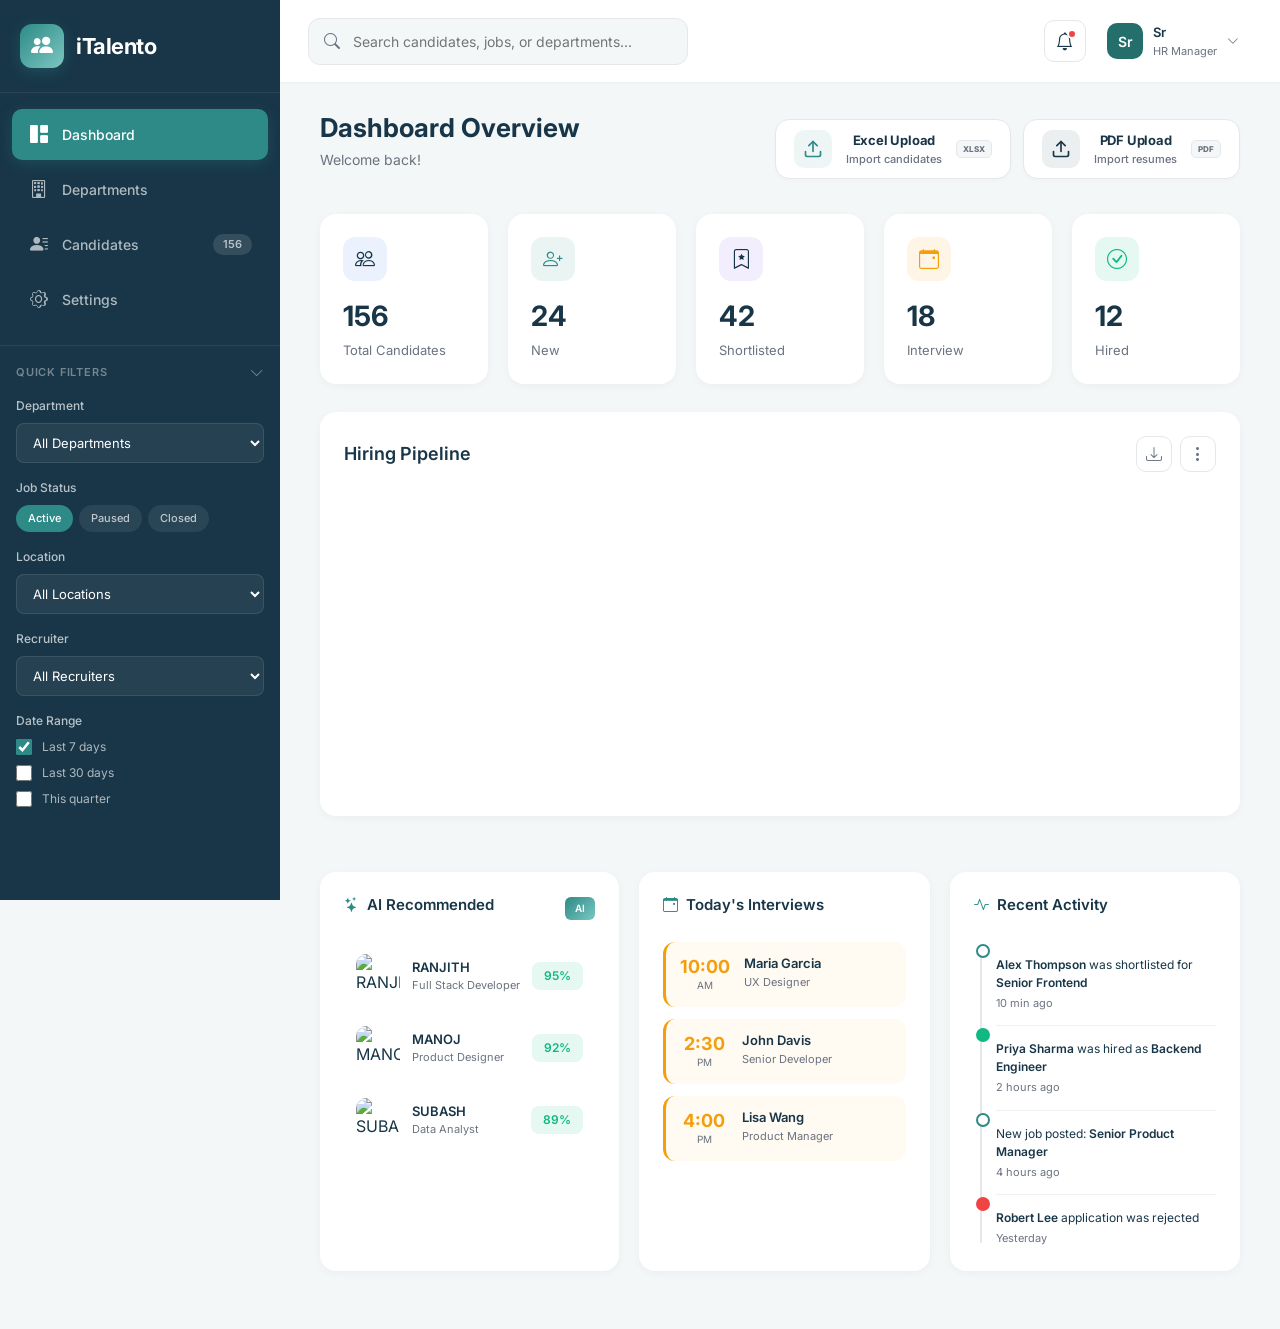
==== commit c5394b80: "yes" ====
--- a/index.html
+++ b/index.html
@@ -223,7 +223,7 @@
               <div class="welcome-header">
                 <div class="welcome-header-left">
                     <h1 class="welcome-title">Dashboard Overview</h1>
-                    <p class="welcome-subtitle">Welcome back! Here's what's happening with your hiring today.</p>
+                    <p class="welcome-subtitle">Welcome back!</p>
                 </div>
                 <div class="welcome-header-actions">
                     <button class="upload-action-btn excel-btn" id="openExcelUpload" onclick="openExcelModal()">
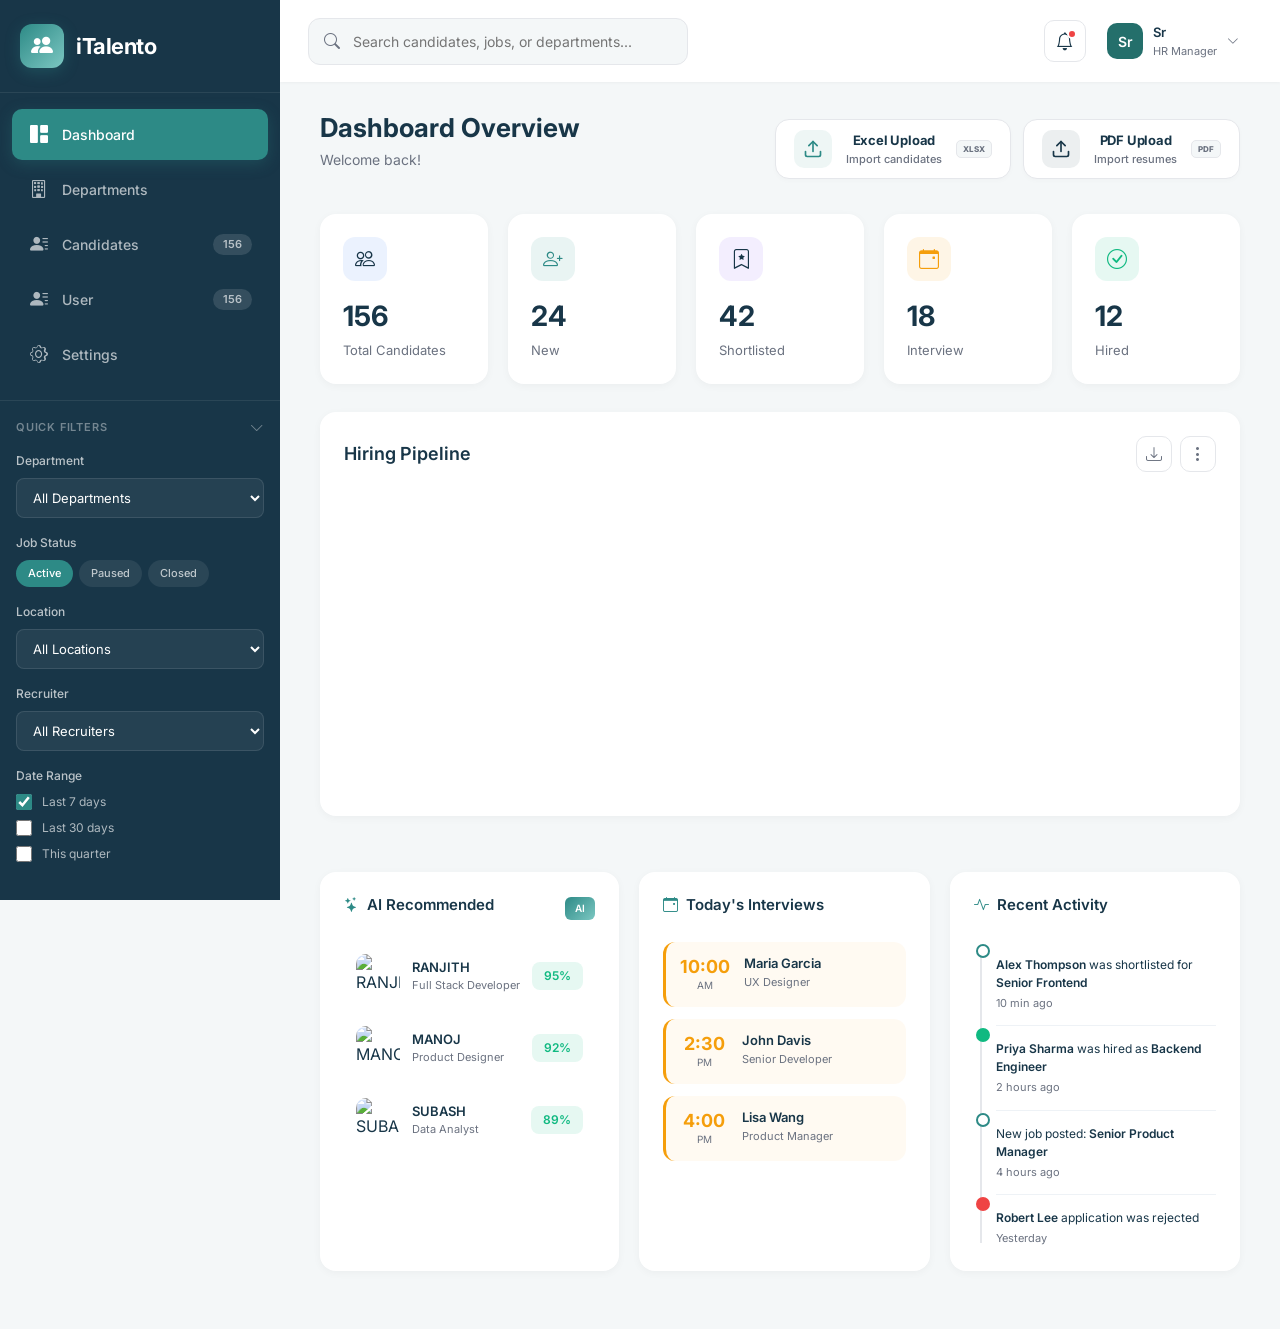
==== commit 59c3d3f0: "user" ====
--- a/index.html
+++ b/index.html
@@ -49,6 +49,13 @@
                 <a href="candidates.html" class="nav-link">
                     <i class="bi bi-person-lines-fill"></i>
                     <span>Candidates</span>
+                    <span class="nav-badge" id="sidebarCandidateCount">156</span>
+                </a>
+            </div>
+             <div class="nav-item">
+                <a href="users.html" class="nav-link">
+                    <i class="bi bi-person-lines-fill"></i>
+                    <span>User</span>
                     <span class="nav-badge" id="sidebarCandidateCount">156</span>
                 </a>
             </div>
--- a/assets/css/style.css
+++ b/assets/css/style.css
@@ -5999,4 +5999,419 @@
     .settings-nav-btn {
         white-space: nowrap;
     }
+}
+
+
+
+
+
+
+/* ============================================
+   PREMIUM MANAGE USERS PAGE (CARD LAYOUT)
+   ============================================ */
+
+.user-cards-container {
+    display: grid;
+    grid-template-columns: repeat(auto-fill, minmax(320px, 1fr));
+    gap: 20px;
+    margin-top: 32px;
+}
+
+.user-card {
+    background: #ffffff;
+    border-radius: 16px;
+    padding: 24px;
+    display: flex;
+    flex-direction: column;
+    gap: 16px;
+    box-shadow: 0 4px 20px rgba(0, 0, 0, 0.06);
+    transition: all 0.3s cubic-bezier(0.4, 0, 0.2, 1);
+    border: 1px solid #f1f5f9;
+    text-decoration: none;
+    color: inherit;
+}
+
+.user-card:hover {
+    transform: translateY(-4px);
+    box-shadow: 0 20px 40px rgba(0, 0, 0, 0.1);
+}
+
+.card-top {
+    display: flex;
+    align-items: center;
+    gap: 16px;
+}
+
+.user-card-avatar {
+    width: 52px;
+    height: 52px;
+    border-radius: 50%;
+    display: flex;
+    align-items: center;
+    justify-content: center;
+    color: #ffffff;
+    font-weight: 700;
+    font-size: 18px;
+    flex-shrink: 0;
+    box-shadow: 0 4px 12px rgba(0, 0, 0, 0.15);
+    transition: transform 0.3s cubic-bezier(0.34, 1.56, 0.64, 1);
+}
+
+.user-card:hover .user-card-avatar {
+    transform: scale(1.08);
+}
+
+.user-info-wrap {
+    display: flex;
+    flex-direction: column;
+    gap: 4px;
+    min-width: 0;
+}
+
+.user-card-name {
+    font-size: 16px;
+    font-weight: 700;
+    color: #1e293b;
+    line-height: 1.3;
+    letter-spacing: -0.01em;
+    white-space: nowrap;
+    overflow: hidden;
+    text-overflow: ellipsis;
+}
+
+.user-card-email {
+    font-size: 13px;
+    color: #64748b;
+    font-weight: 500;
+    white-space: nowrap;
+    overflow: hidden;
+    text-overflow: ellipsis;
+}
+
+.card-bottom {
+    display: flex;
+    justify-content: space-between;
+    align-items: center;
+    padding-top: 16px;
+    border-top: 1px solid #f1f5f9;
+    gap: 12px;
+}
+
+/* Role Badges */
+.role-badge {
+    padding: 6px 14px;
+    border-radius: 20px;
+    font-size: 12px;
+    font-weight: 700;
+    text-transform: capitalize;
+    letter-spacing: 0.02em;
+    display: inline-flex;
+    align-items: center;
+    gap: 6px;
+    border: 1px solid transparent;
+}
+
+.role-badge::before {
+    content: '';
+    width: 6px;
+    height: 6px;
+    border-radius: 50%;
+    background: currentColor;
+}
+
+.role-badge.admin {
+    background: rgba(45, 138, 134, 0.1);
+    color: #0f766e;
+    border-color: rgba(45, 138, 134, 0.2);
+}
+
+.role-badge.hr {
+    background: rgba(59, 130, 246, 0.1);
+    color: #2563eb;
+    border-color: rgba(59, 130, 246, 0.2);
+}
+
+.role-badge.recruiter {
+    background: rgba(139, 92, 246, 0.1);
+    color: #7c3aed;
+    border-color: rgba(139, 92, 246, 0.2);
+}
+
+.user-status-badge {
+    padding: 5px 12px;
+    border-radius: 20px;
+    font-size: 11px;
+    font-weight: 700;
+    display: inline-flex;
+    align-items: center;
+    gap: 6px;
+}
+
+.user-status-badge::before {
+    content: '';
+    width: 5px;
+    height: 5px;
+    border-radius: 50%;
+    background: currentColor;
+}
+
+.status-active {
+    background: rgba(16, 185, 129, 0.1);
+    color: #059669;
+}
+
+.status-inactive {
+    background: #f1f5f9;
+    color: #64748b;
+}
+
+.user-actions-cell {
+    display: flex;
+    align-items: center;
+    gap: 8px;
+}
+
+.user-action-btn {
+    width: 36px;
+    height: 36px;
+    border-radius: 10px;
+    border: 1px solid #e2e8f0;
+    background: #ffffff;
+    display: flex;
+    align-items: center;
+    justify-content: center;
+    cursor: pointer;
+    transition: all 0.2s ease;
+    color: #64748b;
+    font-size: 15px;
+}
+
+.user-action-btn:hover {
+    background: #f8fafc;
+    border-color: #2d8a86;
+    color: #2d8a86;
+    transform: translateY(-2px);
+    box-shadow: 0 4px 12px rgba(0, 0, 0, 0.08);
+}
+
+.user-action-btn.delete-btn:hover {
+    border-color: #ef4444;
+    color: #ef4444;
+    background: rgba(239, 68, 68, 0.06);
+    box-shadow: 0 4px 12px rgba(239, 68, 68, 0.15);
+}
+
+/* 3-dot Menu */
+.user-dropdown {
+    position: relative;
+}
+
+.dot-btn {
+    width: 36px;
+    height: 36px;
+    border-radius: 10px;
+    border: none;
+    background: transparent;
+    display: flex;
+    align-items: center;
+    justify-content: center;
+    cursor: pointer;
+    transition: all 0.2s ease;
+    color: #94a3b8;
+    font-size: 20px;
+}
+
+.dot-btn:hover {
+    background: #f1f5f9;
+    color: #475569;
+}
+
+.user-dropdown .dropdown-toggle::after {
+    display: none;
+}
+
+.user-dropdown .dropdown-menu {
+    border: 1px solid #e2e8f0;
+    box-shadow: 0 20px 25px -5px rgba(0, 0, 0, 0.1), 0 10px 10px -5px rgba(0, 0, 0, 0.04);
+    border-radius: 14px;
+    padding: 8px;
+    min-width: 180px;
+    margin-top: 8px !important;
+    background: #ffffff;
+}
+
+.user-dropdown .dropdown-item {
+    border-radius: 10px;
+    padding: 10px 14px;
+    font-size: 14px;
+    font-weight: 500;
+    color: #334155;
+    display: flex;
+    align-items: center;
+    gap: 10px;
+    transition: all 0.2s ease;
+    cursor: pointer;
+    border: none;
+    background: transparent;
+    text-decoration: none;
+}
+
+.user-dropdown .dropdown-item i {
+    font-size: 16px;
+    color: #64748b;
+    transition: color 0.2s ease;
+}
+
+.user-dropdown .dropdown-item:hover {
+    background: #f8fafc;
+    color: #2d8a86;
+}
+
+.user-dropdown .dropdown-item:hover i {
+    color: #2d8a86;
+}
+
+/* Delete Item - Premium Modern Design */
+.user-dropdown .dropdown-item.delete-item {
+    color: #dc2626;
+    margin-top: 8px;
+    padding: 10px 14px;
+    font-weight: 600;
+    position: relative;
+    border-radius: 8px;
+    transition: all 0.2s cubic-bezier(0.4, 0, 0.2, 1);
+}
+
+.user-dropdown .dropdown-item.delete-item::before {
+    content: '';
+    position: absolute;
+    top: -4px;
+    left: 10px;
+    right: 10px;
+    height: 1px;
+    background: #f1f5f9;
+}
+
+.user-dropdown .dropdown-item.delete-item i {
+    color: #dc2626;
+    font-size: 17px;
+    transition: all 0.2s;
+}
+
+.user-dropdown .dropdown-item.delete-item:hover {
+    background: #fef2f2;
+    color: #b91c1c;
+    transform: translateX(4px);
+}
+
+.user-dropdown .dropdown-item.delete-item:hover i {
+    color: #b91c1c;
+    transform: scale(1.1);
+}
+
+/* Mobile Responsive */
+@media (max-width: 768px) {
+    .user-cards-container {
+        grid-template-columns: 1fr;
+        gap: 16px;
+    }
+
+    .user-card {
+        padding: 20px;
+    }
+
+    .user-card-avatar {
+        width: 48px;
+        height: 48px;
+        font-size: 16px;
+    }
+
+    .card-bottom {
+        flex-wrap: wrap;
+        gap: 12px;
+    }
+
+    .user-card-right {
+        width: 100%;
+        justify-content: space-between;
+        padding-top: 12px;
+        border-top: 1px solid #f1f5f9;
+    }
+}
+
+/* User Page Footer */
+.user-footer {
+    margin-top: 40px;
+    padding: 24px 0;
+    display: flex;
+    justify-content: space-between;
+    align-items: center;
+    border-top: 1px solid #f1f5f9;
+    gap: 16px;
+}
+
+.user-info {
+    font-size: 14px;
+    color: #64748b;
+    font-weight: 500;
+}
+
+.user-info strong {
+    color: #1e293b;
+    font-weight: 700;
+}
+
+.user-pagination {
+    font-size: 14px;
+    color: #475569;
+    font-weight: 600;
+}
+
+/* Card Entrance Animation */
+@keyframes cardEnter {
+    from {
+        opacity: 0;
+        transform: translateY(20px);
+    }
+
+    to {
+        opacity: 1;
+        transform: translateY(0);
+    }
+}
+
+.user-card {
+    animation: cardEnter 0.5s ease backwards;
+}
+
+.user-card:nth-child(1) {
+    animation-delay: 0ms;
+}
+
+.user-card:nth-child(2) {
+    animation-delay: 50ms;
+}
+
+.user-card:nth-child(3) {
+    animation-delay: 100ms;
+}
+
+.user-card:nth-child(4) {
+    animation-delay: 150ms;
+}
+
+.user-card:nth-child(5) {
+    animation-delay: 200ms;
+}
+
+.user-card:nth-child(6) {
+    animation-delay: 250ms;
+}
+
+.user-card:nth-child(7) {
+    animation-delay: 300ms;
+}
+
+.user-card:nth-child(8) {
+    animation-delay: 350ms;
 }
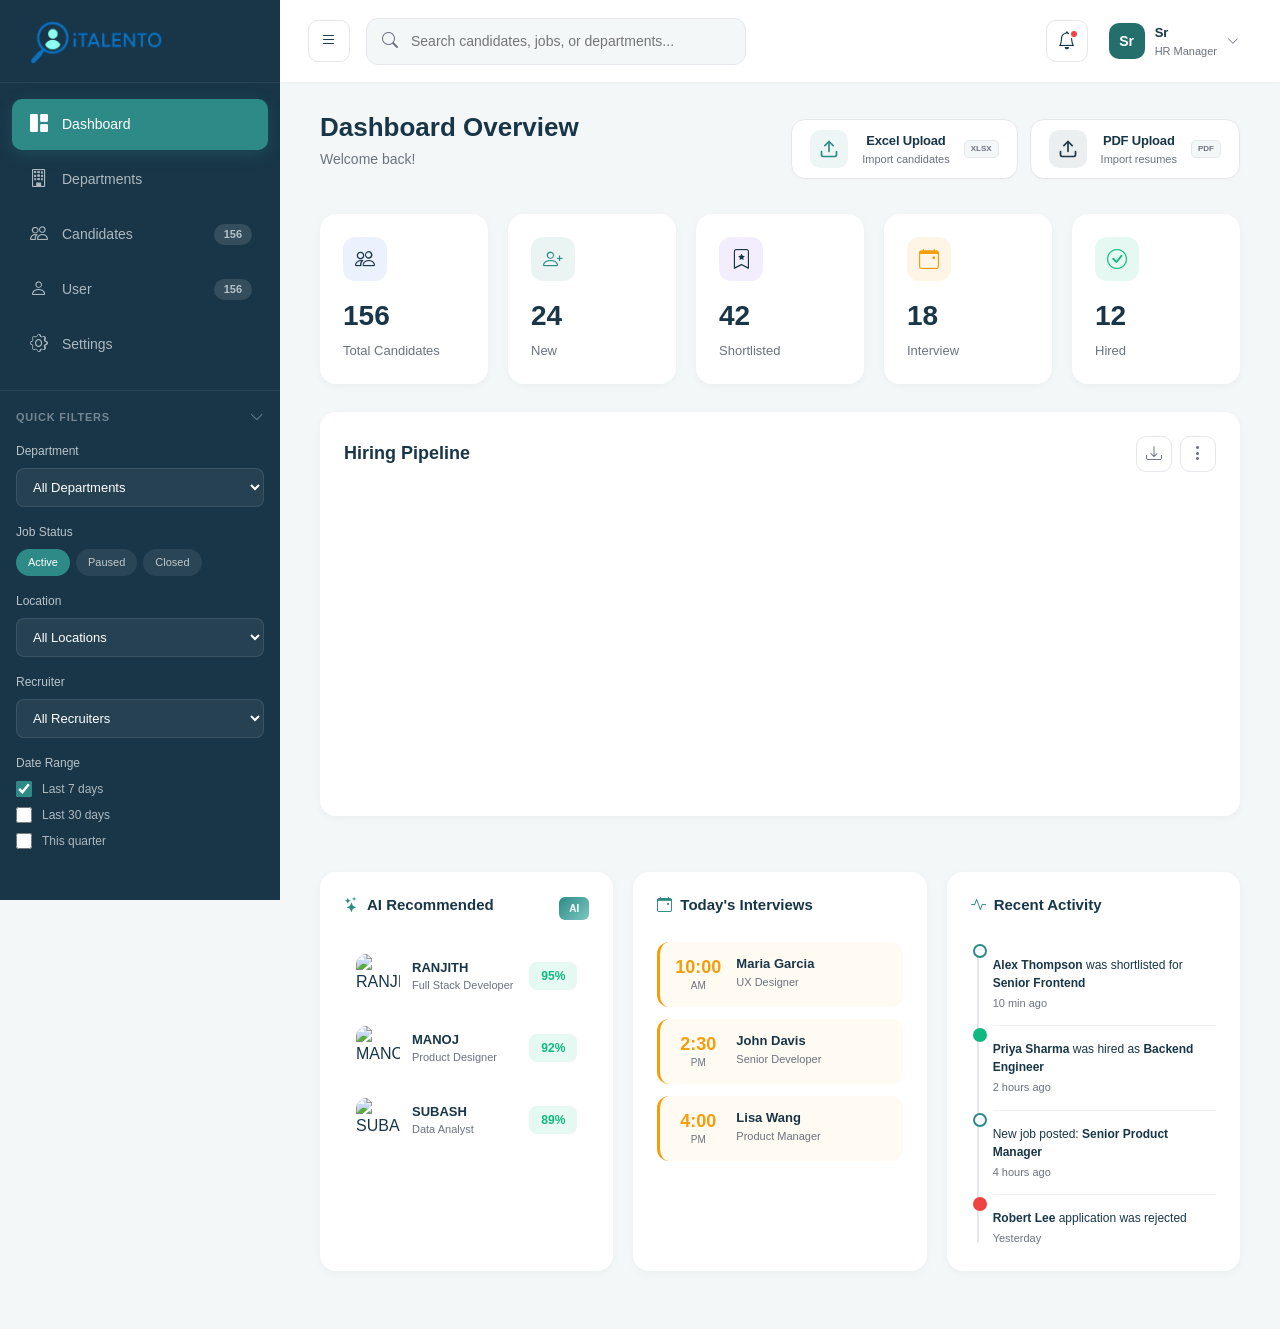
==== commit e08ab058: "filter" ====
--- a/index.html
+++ b/index.html
@@ -13,6 +13,15 @@
     <!-- Google Fonts -->
     <link href="https://fonts.googleapis.com/css2?family=Inter:wght@300;400;500;600;700&display=swap" rel="stylesheet">
     <link rel="stylesheet" href="assets/css/style.css">
+
+    
+    <script>
+        (function() {
+            if (localStorage.getItem("sidebar-state") === "collapsed") {
+                document.documentElement.classList.add("sidebar-collapsed");
+            }
+        })();
+    </script>
 </head>
 
 <body>
@@ -21,14 +30,13 @@
 
     <!-- Left Sidebar -->
     <aside class="sidebar" id="sidebar">
-        <div class="logo-area">
-            <a href="#" class="logo">
-                <div class="logo-icon">
-                    <i class="bi bi-people-fill"></i>
-                </div>
-                <span class="logo-text">iTalento</span>
-            </a>
-        </div>
+         <div b-dmtnsl4jol class="logo-area">
+                <a b-dmtnsl4jol href="/" class="logo">
+                    <div b-dmtnsl4jol class="logo-text">
+                        <img b-dmtnsl4jol class="logoimage" src="assets/logo/iTalentO.png" alt="iTalentO Logo" />
+                    </div>
+                </a>
+            </div>
 
         <nav class="nav-section">
             <div class="nav-item">
@@ -47,14 +55,15 @@
 
             <div class="nav-item">
                 <a href="candidates.html" class="nav-link">
-                    <i class="bi bi-person-lines-fill"></i>
+                    <i class="bi bi-people"></i>
                     <span>Candidates</span>
                     <span class="nav-badge" id="sidebarCandidateCount">156</span>
                 </a>
             </div>
+
              <div class="nav-item">
                 <a href="users.html" class="nav-link">
-                    <i class="bi bi-person-lines-fill"></i>
+                    <i class="bi bi-person"></i>
                     <span>User</span>
                     <span class="nav-badge" id="sidebarCandidateCount">156</span>
                 </a>
--- a/assets/css/style.css
+++ b/assets/css/style.css
@@ -1,3 +1,5 @@
+@import url("https://fonts.googleapis.com/css2?family=Google+Sans+Flex:wght@100..1000&display=swap");
+
 :root {
     --primary-teal: #2d8a86;
     --primary-teal-dark: #246f6b;
@@ -33,7 +35,8 @@
 }
 
 body {
-    font-family: 'Inter', -apple-system, BlinkMacSystemFont, sans-serif;
+    font-family: 'Google Sans Flex', sans-serif;
+     /* font-family: "Roboto", "Helvetica Neue", Arial, sans-serif; */
     background-color: var(--light-bg);
     color: var(--dark-secondary);
     overflow-x: hidden;
@@ -54,6 +57,13 @@
 /* ============================================
            SIDEBAR STYLES
            ============================================ */
+
+ /* ============================================
+           SIDEBAR STYLES
+           ============================================ */
+
+
+
 .sidebar {
     position: fixed;
     top: 0;
@@ -63,7 +73,53 @@
     background: #183648;
     z-index: 1040;
     overflow-y: auto;
-    transition: transform 0.3s ease;
+    transition: width 0.3s ease, transform 0.3s ease;
+    overflow-x: hidden;
+}
+
+/* ══ SIDEBAR COLLAPSE SYSTEM ══ */
+/* Layout fix when collapsed */
+.sidebar-collapsed .main-wrapper {
+    margin-left: 80px !important;
+}
+
+/* Sidebar transition */
+.sidebar {
+    transition: width 0.3s ease, left 0.3s ease;
+}
+
+/* Collapsed Sidebar state */
+.sidebar-collapsed .sidebar {
+    width: 80px !important;
+}
+
+/* Hide text elements in collapsed state */
+.sidebar-collapsed .sidebar .logo-text,
+.sidebar-collapsed .sidebar .nav-link span,
+.sidebar-collapsed .sidebar .nav-badge,
+.sidebar-collapsed .sidebar .filter-section {
+    display: none !important;
+}
+
+/* Centering icons and adjusting padding */
+.sidebar-collapsed .sidebar .logo-area {
+    padding: 24px 0;
+    display: flex;
+    justify-content: center;
+}
+
+.sidebar-collapsed .sidebar .logo {
+    justify-content: center;
+    gap: 0;
+}
+
+.sidebar-collapsed .sidebar .nav-link {
+    justify-content: center;
+    padding: 12px;
+}
+
+.sidebar-collapsed .sidebar .nav-section {
+    padding: 16px 8px;
 }
 
 .sidebar::-webkit-scrollbar {
@@ -75,40 +131,48 @@
     border-radius: 2px;
 }
 
+
+
+
+
+
+
+
+
 .logo-area {
-    padding: 24px 20px;
+    padding: 16px 20px;
     border-bottom: 1px solid rgba(255, 255, 255, 0.08);
 }
 
 .logo {
     display: flex;
     align-items: center;
-    gap: 12px;
-    color: var(--white);
     text-decoration: none;
 }
 
-.logo:hover {
-    color: var(--white);
-}
-
+/* REMOVE old icon box (not needed now) */
 .logo-icon {
-    width: 44px;
-    height: 44px;
-    background: linear-gradient(135deg, var(--primary-teal), var(--accent-teal));
-    border-radius: 12px;
-    display: flex;
-    align-items: center;
-    justify-content: center;
-    font-size: 22px;
-    box-shadow: 0 4px 15px rgba(47, 143, 139, 0.3);
-}
-
+    display: none;
+}
+
+/* Container for image */
 .logo-text {
-    font-size: 22px;
-    font-weight: 700;
-    letter-spacing: -0.5px;
-}
+    display: flex;
+    align-items: center;
+}
+
+/* 🔥 MAIN FIX */
+.logoimage {
+    height: 50px;      /* bigger */
+    width: auto;
+    max-width: 200px;
+    object-fit: contain;
+    filter: brightness(1.4) contrast(1.2); /* 🔥 makes it pop */
+}
+
+
+
+
 
 .nav-section {
     padding: 16px 12px;
@@ -273,6 +337,10 @@
     cursor: pointer;
 }
 
+
+
+
+
 /* ============================================
            MAIN WRAPPER & NAVBAR
            ============================================ */
@@ -282,6 +350,10 @@
     margin-left: var(--sidebar-width);
     min-height: 100vh;
     transition: margin-left 0.3s ease;
+}
+
+.sidebar-collapsed .main-wrapper {
+    margin-left: 80px;
 }
 
 .top-navbar {
@@ -304,7 +376,7 @@
 }
 
 .menu-toggle {
-    display: none;
+    display: flex;
     width: 42px;
     height: 42px;
     border-radius: 10px;
@@ -315,6 +387,7 @@
     cursor: pointer;
     transition: all 0.2s;
     color: var(--dark-secondary);
+    flex-shrink: 0;
 }
 
 .menu-toggle:hover {
@@ -481,6 +554,10 @@
     transform: translateY(-1px);
     box-shadow: 0 6px 20px rgba(47, 143, 139, 0.35);
 }
+
+
+
+
 
 /* ============================================
            DASHBOARD CONTENT
@@ -1120,7 +1197,7 @@
     border-radius: 10px;
     border: 1px solid var(--border-light);
     font-size: 13px;
-    font-family: 'Inter', sans-serif;
+       font-family:'Google Sans Flex', sans-serif;
     color: var(--dark-secondary);
     background: var(--white);
     transition: all 0.2s;
@@ -1157,7 +1234,7 @@
     font-weight: 600;
     cursor: pointer;
     transition: all 0.2s;
-    font-family: 'Inter', sans-serif;
+     font-family: 'Google Sans Flex', sans-serif;
 }
 
 .btn-modal-secondary:hover {
@@ -1178,7 +1255,7 @@
     cursor: pointer;
     transition: all 0.25s;
     color: #fff;
-    font-family: 'Inter', sans-serif;
+       font-family: 'Google Sans Flex', sans-serif;
 }
 
 .btn-modal-primary:disabled {
@@ -1294,7 +1371,7 @@
     width: 100%;
     max-width: 200px;
     cursor: pointer;
-    font-family: 'Inter', sans-serif;
+    font-family: 'Google Sans Flex', sans-serif;
     transition: all 0.2s;
 }
 
@@ -1896,8 +1973,8 @@
     position: relative;
 }
 
-/*           ============================================
-           DEPARTMENTS SECTION - DESKTOP OPTIMIZED
+/* ============================================
+ DEPARTMENTS SECTION - DESKTOP OPTIMIZED
 ============================================ */
 
 .departments-section {
@@ -1931,7 +2008,7 @@
 
 .dept-grid {
     display: grid;
-    grid-template-columns: repeat(4, 1fr);
+    grid-template-columns: repeat(3, 1fr);
     gap: 20px;
 }
 
@@ -1953,13 +2030,13 @@
     left: 0;
     width: 4px;
     height: 100%;
-    background: var(--primary-teal);
+    /* background: var(--); */
     opacity: 0;
     transition: opacity 0.3s;
 }
 
 .dept-card:hover {
-    border-color: var(--primary-teal);
+    border-color: var(--border-soft);
     box-shadow: 0 12px 32px rgba(47, 143, 139, 0.12);
     transform: translateY(-4px);
 }
@@ -2335,7 +2412,7 @@
 
 @media (min-width: 1400px) {
     .dept-grid {
-        grid-template-columns: repeat(4, 1fr);
+        grid-template-columns: repeat(3, 1fr);
     }
 }
 
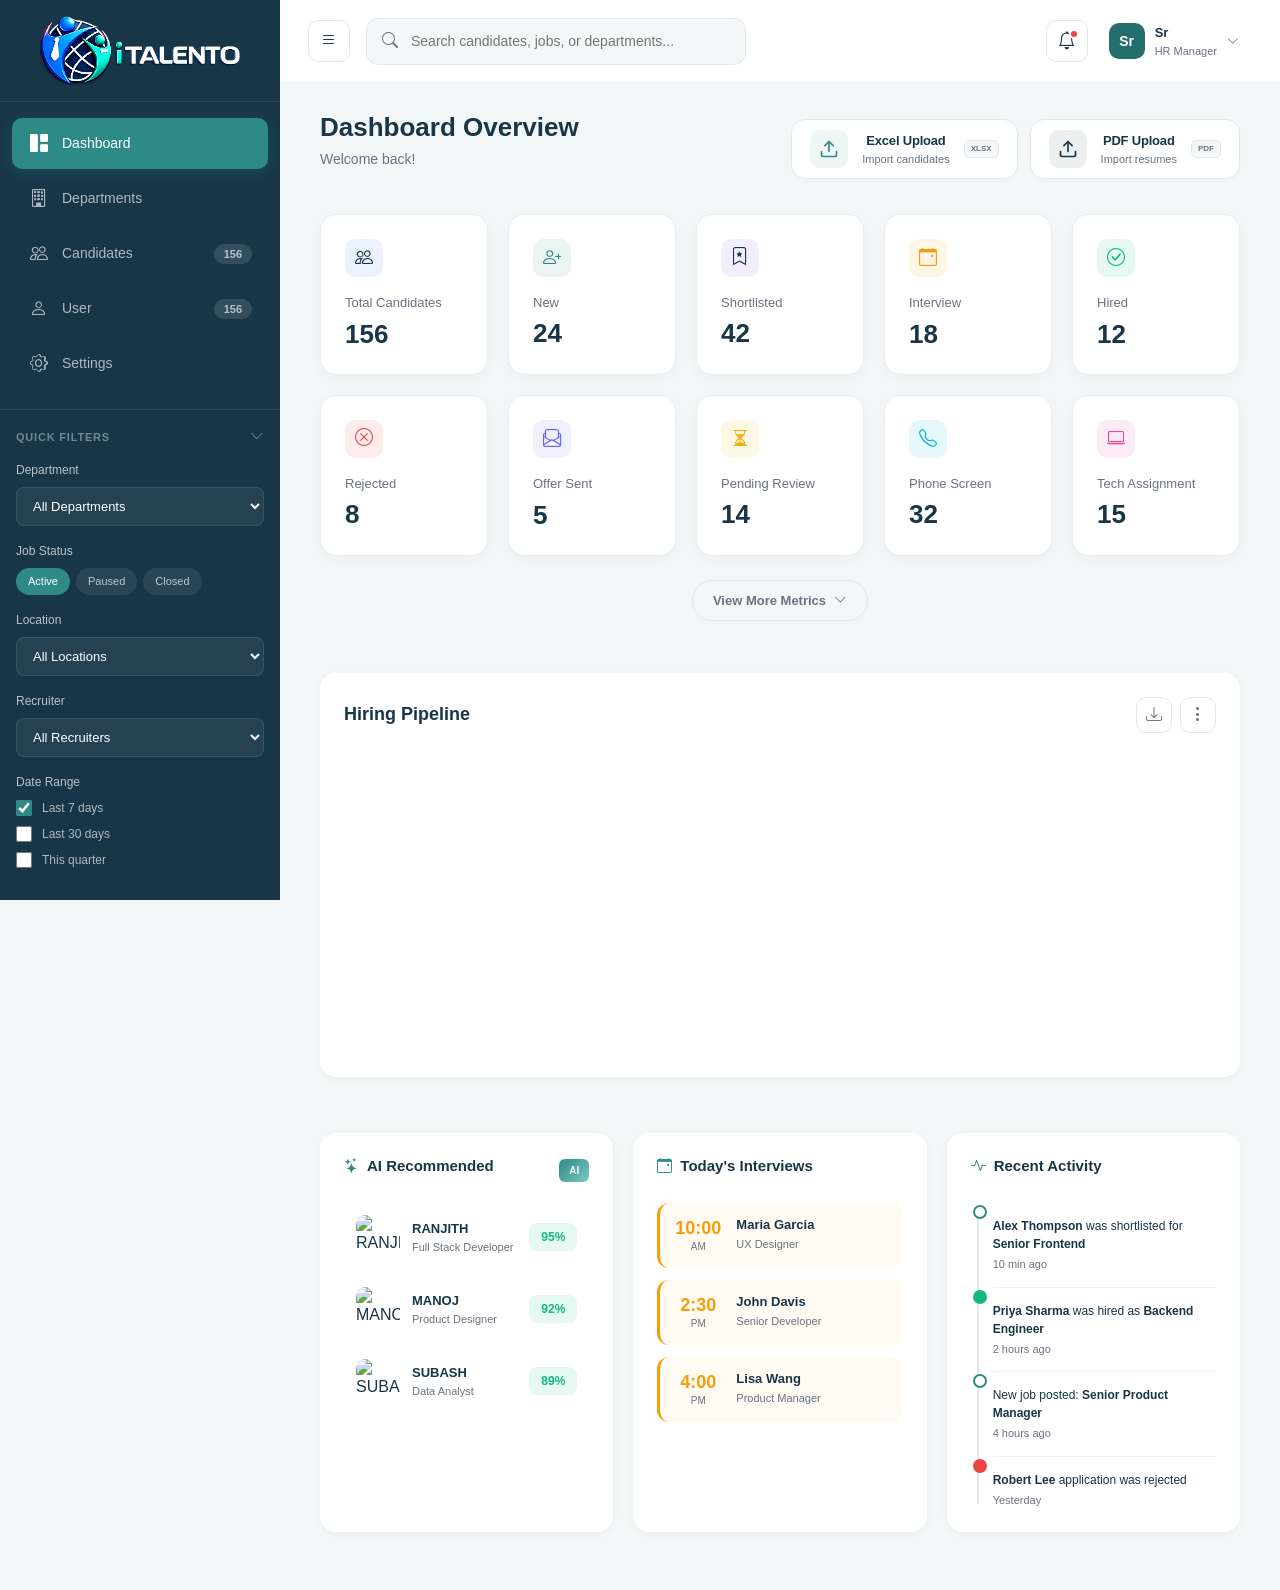
==== commit fb4cca2c: "stats-cards.css" ====
--- a/index.html
+++ b/index.html
@@ -13,10 +13,11 @@
     <!-- Google Fonts -->
     <link href="https://fonts.googleapis.com/css2?family=Inter:wght@300;400;500;600;700&display=swap" rel="stylesheet">
     <link rel="stylesheet" href="assets/css/style.css">
-
-    
+    <link rel="stylesheet" href="assets/css/stats-cards.css">
+
+
     <script>
-        (function() {
+        (function () {
             if (localStorage.getItem("sidebar-state") === "collapsed") {
                 document.documentElement.classList.add("sidebar-collapsed");
             }
@@ -30,13 +31,13 @@
 
     <!-- Left Sidebar -->
     <aside class="sidebar" id="sidebar">
-         <div b-dmtnsl4jol class="logo-area">
-                <a b-dmtnsl4jol href="/" class="logo">
-                    <div b-dmtnsl4jol class="logo-text">
-                        <img b-dmtnsl4jol class="logoimage" src="assets/logo/iTalentO.png" alt="iTalentO Logo" />
-                    </div>
-                </a>
-            </div>
+        <div class="logo-area">
+            <a href="#" class="logo">
+                <div class="logo-text">
+                    <img class="logoimage" src="assets/logo/italentonewlogo.png" alt="iTALENTO Logo" />
+                </div>
+            </a>
+        </div>
 
         <nav class="nav-section">
             <div class="nav-item">
@@ -61,7 +62,7 @@
                 </a>
             </div>
 
-             <div class="nav-item">
+            <div class="nav-item">
                 <a href="users.html" class="nav-link">
                     <i class="bi bi-person"></i>
                     <span>User</span>
@@ -69,7 +70,7 @@
                 </a>
             </div>
 
-             <div class="nav-item">
+            <div class="nav-item">
                 <a href="settings.html" class="nav-link">
                     <i class="bi bi-gear"></i>
                     <span>Settings</span>
@@ -236,7 +237,7 @@
         <!-- Dashboard Content -->
         <main class="dashboard-content">
             <!-- Welcome Header -->
-              <div class="welcome-header">
+            <div class="welcome-header">
                 <div class="welcome-header-left">
                     <h1 class="welcome-title">Dashboard Overview</h1>
                     <p class="welcome-subtitle">Welcome back!</p>
@@ -244,7 +245,12 @@
                 <div class="welcome-header-actions">
                     <button class="upload-action-btn excel-btn" id="openExcelUpload" onclick="openExcelModal()">
                         <div class="upload-btn-icon">
-                            <svg width="20" height="20" viewBox="0 0 24 24" fill="none" stroke="currentColor" stroke-width="2" stroke-linecap="round" stroke-linejoin="round"><path d="M21 15v4a2 2 0 0 1-2 2H5a2 2 0 0 1-2-2v-4"/><polyline points="17 8 12 3 7 8"/><line x1="12" y1="3" x2="12" y2="15"/></svg>
+                            <svg width="20" height="20" viewBox="0 0 24 24" fill="none" stroke="currentColor"
+                                stroke-width="2" stroke-linecap="round" stroke-linejoin="round">
+                                <path d="M21 15v4a2 2 0 0 1-2 2H5a2 2 0 0 1-2-2v-4" />
+                                <polyline points="17 8 12 3 7 8" />
+                                <line x1="12" y1="3" x2="12" y2="15" />
+                            </svg>
                         </div>
                         <div class="upload-btn-text">
                             <span class="upload-btn-label">Excel Upload</span>
@@ -254,7 +260,12 @@
                     </button>
                     <button class="upload-action-btn pdf-btn" id="openPdfUpload" onclick="openPdfModal()">
                         <div class="upload-btn-icon">
-                            <svg width="20" height="20" viewBox="0 0 24 24" fill="none" stroke="currentColor" stroke-width="2" stroke-linecap="round" stroke-linejoin="round"><path d="M21 15v4a2 2 0 0 1-2 2H5a2 2 0 0 1-2-2v-4"/><polyline points="17 8 12 3 7 8"/><line x1="12" y1="3" x2="12" y2="15"/></svg>
+                            <svg width="20" height="20" viewBox="0 0 24 24" fill="none" stroke="currentColor"
+                                stroke-width="2" stroke-linecap="round" stroke-linejoin="round">
+                                <path d="M21 15v4a2 2 0 0 1-2 2H5a2 2 0 0 1-2-2v-4" />
+                                <polyline points="17 8 12 3 7 8" />
+                                <line x1="12" y1="3" x2="12" y2="15" />
+                            </svg>
                         </div>
                         <div class="upload-btn-text">
                             <span class="upload-btn-label">PDF Upload</span>
@@ -266,56 +277,160 @@
             </div>
 
 
-            <!-- Stats Row -->
-            <div class="stats-row">
-                <div class="stat-card clickable-stat" data-filter="all">
-                    <div class="stat-header">
-                        <div class="stat-icon blue">
-                            <i class="bi bi-people"></i>
-                        </div>
-                    </div>
-                    <div class="stat-value" id="statTotalCandidates">156</div>
-                    <div class="stat-label">Total Candidates</div>
-                </div>
-
-                <div class="stat-card clickable-stat" data-filter="new">
-                    <div class="stat-header">
-                        <div class="stat-icon teal">
-                            <i class="bi bi-person-plus"></i>
-                        </div>
-                    </div>
-                    <div class="stat-value" id="statNewCandidates">24</div>
-                    <div class="stat-label">New</div>
-                </div>
-
-                <div class="stat-card clickable-stat" data-filter="shortlist">
-                    <div class="stat-header">
-                        <div class="stat-icon purple">
-                            <i class="bi bi-bookmark-star"></i>
-                        </div>
-                    </div>
-                    <div class="stat-value" id="statShortlistedCandidates">42</div>
-                    <div class="stat-label">Shortlisted</div>
-                </div>
-
-                <div class="stat-card clickable-stat" data-filter="interview">
-                    <div class="stat-header">
-                        <div class="stat-icon orange">
-                            <i class="bi bi-calendar-event"></i>
-                        </div>
-                    </div>
-                    <div class="stat-value" id="statInterviewCandidates">18</div>
-                    <div class="stat-label">Interview</div>
-                </div>
-
-                <div class="stat-card clickable-stat" data-filter="hired">
-                    <div class="stat-header">
-                        <div class="stat-icon green">
-                            <i class="bi bi-check-circle"></i>
-                        </div>
-                    </div>
-                    <div class="stat-value" id="statHiredCandidates">12</div>
-                    <div class="stat-label">Hired</div>
+            <!-- Stats Section -->
+            <div class="stats-section-wrapper">
+                <!-- Top 8 Cards (Visible by default) -->
+                <div class="stats-grid primary-stats">
+                    <div class="stat-card clickable-stat" data-filter="all">
+                        <div class="stat-header">
+                            <div class="stat-icon blue">
+                                <i class="bi bi-people"></i>
+                            </div>
+                        </div>
+                        <div class="stat-value" id="statTotalCandidates">156</div>
+                        <div class="stat-label">Total Candidates</div>
+                    </div>
+
+                    <div class="stat-card clickable-stat" data-filter="new">
+                        <div class="stat-header">
+                            <div class="stat-icon teal">
+                                <i class="bi bi-person-plus"></i>
+                            </div>
+                        </div>
+                        <div class="stat-value" id="statNewCandidates">24</div>
+                        <div class="stat-label">New</div>
+                    </div>
+
+                    <div class="stat-card clickable-stat" data-filter="shortlist">
+                        <div class="stat-header">
+                            <div class="stat-icon purple">
+                                <i class="bi bi-bookmark-star"></i>
+                            </div>
+                        </div>
+                        <div class="stat-value" id="statShortlistedCandidates">42</div>
+                        <div class="stat-label">Shortlisted</div>
+                    </div>
+
+                    <div class="stat-card clickable-stat" data-filter="interview">
+                        <div class="stat-header">
+                            <div class="stat-icon orange">
+                                <i class="bi bi-calendar-event"></i>
+                            </div>
+                        </div>
+                        <div class="stat-value" id="statInterviewCandidates">18</div>
+                        <div class="stat-label">Interview</div>
+                    </div>
+
+                    <div class="stat-card clickable-stat" data-filter="hired">
+                        <div class="stat-header">
+                            <div class="stat-icon green">
+                                <i class="bi bi-check-circle"></i>
+                            </div>
+                        </div>
+                        <div class="stat-value" id="statHiredCandidates">12</div>
+                        <div class="stat-label">Hired</div>
+                    </div>
+
+                    <div class="stat-card clickable-stat" data-filter="rejected">
+                        <div class="stat-header">
+                            <div class="stat-icon"
+                                style="background: rgba(239, 68, 68, 0.1); color: var(--danger, #ef4444);">
+                                <i class="bi bi-x-circle"></i>
+                            </div>
+                        </div>
+                        <div class="stat-value" id="statRejectedCandidates">8</div>
+                        <div class="stat-label">Rejected</div>
+                    </div>
+
+                    <div class="stat-card clickable-stat" data-filter="offer">
+                        <div class="stat-header">
+                            <div class="stat-icon" style="background: rgba(99, 102, 241, 0.1); color: #6366f1;">
+                                <i class="bi bi-envelope-paper"></i>
+                            </div>
+                        </div>
+                        <div class="stat-value" id="statOfferSent">5</div>
+                        <div class="stat-label">Offer Sent</div>
+                    </div>
+
+                    <div class="stat-card clickable-stat" data-filter="pending">
+                        <div class="stat-header">
+                            <div class="stat-icon" style="background: rgba(234, 179, 8, 0.1); color: #eab308;">
+                                <i class="bi bi-hourglass-split"></i>
+                            </div>
+                        </div>
+                        <div class="stat-value" id="statPendingReview">14</div>
+                        <div class="stat-label">Pending Review</div>
+                    </div>
+
+                    <div class="stat-card clickable-stat">
+                        <div class="stat-header">
+                            <div class="stat-icon" style="background: rgba(6, 182, 212, 0.1); color: #06b6d4;">
+                                <i class="bi bi-telephone"></i>
+                            </div>
+                        </div>
+                        <div class="stat-value">32</div>
+                        <div class="stat-label">Phone Screen</div>
+                    </div>
+
+                    <div class="stat-card clickable-stat">
+                        <div class="stat-header">
+                            <div class="stat-icon" style="background: rgba(236, 72, 153, 0.1); color: #ec4899;">
+                                <i class="bi bi-laptop"></i>
+                            </div>
+                        </div>
+                        <div class="stat-value">15</div>
+                        <div class="stat-label">Tech Assignment</div>
+                    </div>
+                </div>
+
+                <!-- View More Button -->
+                <div class="view-more-container">
+                    <button id="viewMoreMetricsBtn" class="btn-view-more">
+                        <span>View More Metrics</span>
+                        <i class="bi bi-chevron-down"></i>
+                    </button>
+                </div>
+
+                <!-- Expandable Section -->
+                <div class="expanded-stats-wrapper" id="expandedStatsWrapper">
+                    <div class="expanded-stats-inner stats-grid">
+                        <div class="stat-card clickable-stat">
+                            <div class="stat-header">
+                                <div class="stat-icon" style="background: rgba(6, 182, 212, 0.1); color: #06b6d4;">
+                                    <i class="bi bi-telephone"></i>
+                                </div>
+                            </div>
+                            <div class="stat-value">32</div>
+                            <div class="stat-label">Phone Screen</div>
+                        </div>
+                        <div class="stat-card clickable-stat">
+                            <div class="stat-header">
+                                <div class="stat-icon" style="background: rgba(236, 72, 153, 0.1); color: #ec4899;">
+                                    <i class="bi bi-laptop"></i>
+                                </div>
+                            </div>
+                            <div class="stat-value">15</div>
+                            <div class="stat-label">Tech Assignment</div>
+                        </div>
+                        <div class="stat-card clickable-stat">
+                            <div class="stat-header">
+                                <div class="stat-icon" style="background: rgba(132, 204, 22, 0.1); color: #84cc16;">
+                                    <i class="bi bi-person-check"></i>
+                                </div>
+                            </div>
+                            <div class="stat-value">9</div>
+                            <div class="stat-label">Culture Fit</div>
+                        </div>
+                        <div class="stat-card clickable-stat">
+                            <div class="stat-header">
+                                <div class="stat-icon" style="background: rgba(107, 114, 128, 0.1); color: #6b7280;">
+                                    <i class="bi bi-box-arrow-right"></i>
+                                </div>
+                            </div>
+                            <div class="stat-value">3</div>
+                            <div class="stat-label">Withdrawn</div>
+                        </div>
+                    </div>
                 </div>
             </div>
 
@@ -763,6 +878,7 @@
     <!-- Bootstrap JS -->
     <script src="https://cdn.jsdelivr.net/npm/bootstrap@5.3.2/dist/js/bootstrap.bundle.min.js"></script>
     <script src="assets/js/main.js"></script>
+    <script src="assets/js/stats-cards.js"></script>
     <!-- Chart.js -->
     <script src="https://cdn.jsdelivr.net/npm/chart.js"></script>
     <script src="assets/js/bulk-upload.js"></script>
--- a/assets/css/style.css
+++ b/assets/css/style.css
@@ -36,7 +36,7 @@
 
 body {
     font-family: 'Google Sans Flex', sans-serif;
-     /* font-family: "Roboto", "Helvetica Neue", Arial, sans-serif; */
+    /* font-family: "Roboto", "Helvetica Neue", Arial, sans-serif; */
     background-color: var(--light-bg);
     color: var(--dark-secondary);
     overflow-x: hidden;
@@ -58,7 +58,7 @@
            SIDEBAR STYLES
            ============================================ */
 
- /* ============================================
+/* ============================================
            SIDEBAR STYLES
            ============================================ */
 
@@ -136,42 +136,75 @@
 
 
 
-
-
-
 .logo-area {
     padding: 16px 20px;
     border-bottom: 1px solid rgba(255, 255, 255, 0.08);
+    display: flex;
+    align-items: center;
+    justify-content: center;
+    min-height: 70px;
 }
 
 .logo {
     display: flex;
     align-items: center;
+    justify-content: center;
     text-decoration: none;
-}
-
-/* REMOVE old icon box (not needed now) */
+    width: 100%;
+    transition: opacity 0.2s ease;
+}
+
+.logo:hover {
+    opacity: 0.85;
+}
+
 .logo-icon {
     display: none;
 }
 
-/* Container for image */
 .logo-text {
     display: flex;
     align-items: center;
-}
-
-/* 🔥 MAIN FIX */
+    justify-content: center;
+}
+
 .logoimage {
-    height: 50px;      /* bigger */
     width: auto;
     max-width: 200px;
+    height: auto;
     object-fit: contain;
-    filter: brightness(1.4) contrast(1.2); /* 🔥 makes it pop */
-}
-
-
-
+    object-position: center;
+    filter: brightness(1.4) contrast(1.2);
+    display: block;
+    transition: filter 0.3s ease;
+}
+
+.logoimage:hover {
+    filter: brightness(1.5) contrast(1.3);
+}
+
+
+@media (max-width: 768px) {
+    .logo-area {
+        min-height: 60px;
+        padding: 12px 16px;
+    }
+
+    .logoimage {
+        max-width: 180px;
+    }
+}
+
+@media (max-width: 480px) {
+    .logo-area {
+        min-height: 50px;
+        padding: 10px 14px;
+    }
+
+    .logoimage {
+        max-width: 160px;
+    }
+}
 
 
 .nav-section {
@@ -615,17 +648,22 @@
     cursor: pointer;
     transition: all 0.3s cubic-bezier(0.25, 0.8, 0.25, 1);
     position: relative;
-    box-shadow: 0 2px 5px rgba(0,0,0,0.02);
+    box-shadow: 0 2px 5px rgba(0, 0, 0, 0.02);
 }
 
 .upload-action-btn:hover {
     transform: translateY(-2px);
-    box-shadow: 0 10px 20px rgba(0,0,0,0.06);
+    box-shadow: 0 10px 20px rgba(0, 0, 0, 0.06);
     background: var(--white);
 }
 
-.excel-btn:hover { border-color: var(--primary-teal); }
-.pdf-btn:hover { border-color: var(--dark-secondary); }
+.excel-btn:hover {
+    border-color: var(--primary-teal);
+}
+
+.pdf-btn:hover {
+    border-color: var(--dark-secondary);
+}
 
 .upload-btn-icon {
     width: 38px;
@@ -783,7 +821,7 @@
     display: flex;
     align-items: center;
     justify-content: center;
-    background: rgba(255,255,255,0.2);
+    background: rgba(255, 255, 255, 0.2);
     backdrop-filter: blur(4px);
     flex-shrink: 0;
 }
@@ -797,7 +835,7 @@
 
 .modal-subtitle {
     font-size: 13px;
-    color: rgba(255,255,255,0.78);
+    color: rgba(255, 255, 255, 0.78);
     margin: 4px 0 0;
 }
 
@@ -806,7 +844,7 @@
     height: 40px;
     border-radius: 10px;
     border: none;
-    background: rgba(255,255,255,0.18);
+    background: rgba(255, 255, 255, 0.18);
     color: #fff;
     cursor: pointer;
     display: flex;
@@ -817,7 +855,7 @@
 }
 
 .modal-close-btn:hover {
-    background: rgba(255,255,255,0.32);
+    background: rgba(255, 255, 255, 0.32);
     transform: rotate(90deg);
 }
 
@@ -867,7 +905,10 @@
     box-shadow: 0 0 0 4px rgba(45, 138, 134, 0.2);
 }
 
-.step-item.active span { color: var(--primary-teal); font-weight: 600; }
+.step-item.active span {
+    color: var(--primary-teal);
+    font-weight: 600;
+}
 
 .step-item.completed .step-circle {
     background: var(--success);
@@ -875,7 +916,9 @@
     border-color: var(--success);
 }
 
-.step-item.completed span { color: var(--success); }
+.step-item.completed span {
+    color: var(--success);
+}
 
 .step-line {
     flex: 1;
@@ -886,7 +929,9 @@
     transition: background 0.3s;
 }
 
-.step-line.active { background: var(--primary-teal); }
+.step-line.active {
+    background: var(--primary-teal);
+}
 
 /* Modal Body */
 .modal-body {
@@ -914,16 +959,30 @@
     background: rgba(45, 138, 134, 0.03);
 }
 
-.upload-zone.excel-zone:hover { border-color: #28a745; background: rgba(40,167,69,0.04); }
-.upload-zone.pdf-zone:hover { border-color: #e74c3c; background: rgba(231,76,60,0.04); }
+.upload-zone.excel-zone:hover {
+    border-color: #28a745;
+    background: rgba(40, 167, 69, 0.04);
+}
+
+.upload-zone.pdf-zone:hover {
+    border-color: #e74c3c;
+    background: rgba(231, 76, 60, 0.04);
+}
 
 .upload-zone.drag-over {
     border-style: solid;
     transform: scale(1.01);
 }
 
-.upload-zone.excel-zone.drag-over { border-color: #28a745; background: rgba(40,167,69,0.06); }
-.upload-zone.pdf-zone.drag-over { border-color: #e74c3c; background: rgba(231,76,60,0.06); }
+.upload-zone.excel-zone.drag-over {
+    border-color: #28a745;
+    background: rgba(40, 167, 69, 0.06);
+}
+
+.upload-zone.pdf-zone.drag-over {
+    border-color: #e74c3c;
+    background: rgba(231, 76, 60, 0.06);
+}
 
 .upload-zone-content {
     position: relative;
@@ -1004,23 +1063,23 @@
 .excel-browse {
     background: linear-gradient(135deg, #28a745, #34ce57);
     color: #fff;
-    box-shadow: 0 4px 16px rgba(40,167,69,0.3);
+    box-shadow: 0 4px 16px rgba(40, 167, 69, 0.3);
 }
 
 .excel-browse:hover {
     transform: translateY(-2px);
-    box-shadow: 0 8px 24px rgba(40,167,69,0.4);
+    box-shadow: 0 8px 24px rgba(40, 167, 69, 0.4);
 }
 
 .pdf-browse {
     background: linear-gradient(135deg, #e74c3c, #ff6b6b);
     color: #fff;
-    box-shadow: 0 4px 16px rgba(231,76,60,0.3);
+    box-shadow: 0 4px 16px rgba(231, 76, 60, 0.3);
 }
 
 .pdf-browse:hover {
     transform: translateY(-2px);
-    box-shadow: 0 8px 24px rgba(231,76,60,0.4);
+    box-shadow: 0 8px 24px rgba(231, 76, 60, 0.4);
 }
 
 /* Drag Overlay */
@@ -1060,8 +1119,13 @@
 }
 
 @keyframes bounce {
-    from { transform: translateY(0); }
-    to { transform: translateY(-12px); }
+    from {
+        transform: translateY(0);
+    }
+
+    to {
+        transform: translateY(-12px);
+    }
 }
 
 /* Selected File Display in Upload Zone */
@@ -1085,12 +1149,15 @@
     align-items: center;
     justify-content: center;
     font-size: 20px;
-    background: rgba(40,167,69,0.1);
+    background: rgba(40, 167, 69, 0.1);
     color: #28a745;
     flex-shrink: 0;
 }
 
-.selected-file-icon.pdf { background: rgba(231,76,60,0.1); color: #e74c3c; }
+.selected-file-icon.pdf {
+    background: rgba(231, 76, 60, 0.1);
+    color: #e74c3c;
+}
 
 .selected-file-name {
     flex: 1;
@@ -1112,7 +1179,7 @@
     height: 28px;
     border-radius: 8px;
     border: none;
-    background: rgba(239,68,68,0.1);
+    background: rgba(239, 68, 68, 0.1);
     color: var(--danger);
     cursor: pointer;
     display: flex;
@@ -1185,7 +1252,7 @@
     position: relative;
 }
 
-.radio-option input[type="radio"]:checked + .radio-custom {
+.radio-option input[type="radio"]:checked+.radio-custom {
     border-color: var(--primary-teal);
     background: var(--primary-teal);
     box-shadow: inset 0 0 0 3px #fff;
@@ -1197,7 +1264,7 @@
     border-radius: 10px;
     border: 1px solid var(--border-light);
     font-size: 13px;
-       font-family:'Google Sans Flex', sans-serif;
+    font-family: 'Google Sans Flex', sans-serif;
     color: var(--dark-secondary);
     background: var(--white);
     transition: all 0.2s;
@@ -1207,7 +1274,7 @@
 .source-input:focus {
     outline: none;
     border-color: var(--primary-teal);
-    box-shadow: 0 0 0 3px rgba(45,138,134,0.1);
+    box-shadow: 0 0 0 3px rgba(45, 138, 134, 0.1);
 }
 
 /* Modal Footer */
@@ -1234,7 +1301,7 @@
     font-weight: 600;
     cursor: pointer;
     transition: all 0.2s;
-     font-family: 'Google Sans Flex', sans-serif;
+    font-family: 'Google Sans Flex', sans-serif;
 }
 
 .btn-modal-secondary:hover {
@@ -1255,7 +1322,7 @@
     cursor: pointer;
     transition: all 0.25s;
     color: #fff;
-       font-family: 'Google Sans Flex', sans-serif;
+    font-family: 'Google Sans Flex', sans-serif;
 }
 
 .btn-modal-primary:disabled {
@@ -1291,7 +1358,7 @@
     align-items: center;
     gap: 10px;
     padding: 12px 16px;
-    background: rgba(45,138,134,0.08);
+    background: rgba(45, 138, 134, 0.08);
     border-radius: 10px;
     font-size: 13px;
     color: var(--primary-teal);
@@ -1313,7 +1380,7 @@
 
 .mapping-table thead tr {
     background: var(--dark-secondary);
-    color: rgba(255,255,255,0.85);
+    color: rgba(255, 255, 255, 0.85);
 }
 
 .mapping-table th {
@@ -1325,16 +1392,22 @@
     text-align: left;
 }
 
-.mapping-table th.text-center { text-align: center; }
+.mapping-table th.text-center {
+    text-align: center;
+}
 
 .mapping-table tbody tr {
     border-bottom: 1px solid var(--border-soft);
     transition: background 0.15s;
 }
 
-.mapping-table tbody tr:last-child { border-bottom: none; }
-
-.mapping-table tbody tr:hover { background: var(--row-hover); }
+.mapping-table tbody tr:last-child {
+    border-bottom: none;
+}
+
+.mapping-table tbody tr:hover {
+    background: var(--row-hover);
+}
 
 .mapping-table td {
     padding: 13px 18px;
@@ -1343,7 +1416,9 @@
     vertical-align: middle;
 }
 
-.mapping-table td.text-center { text-align: center; }
+.mapping-table td.text-center {
+    text-align: center;
+}
 
 .mapping-field-name {
     font-weight: 600;
@@ -1357,7 +1432,7 @@
     border-radius: 6px;
     font-size: 10px;
     font-weight: 700;
-    background: rgba(45,138,134,0.1);
+    background: rgba(45, 138, 134, 0.1);
     color: var(--primary-teal);
 }
 
@@ -1378,7 +1453,7 @@
 .field-select:focus {
     outline: none;
     border-color: var(--primary-teal);
-    box-shadow: 0 0 0 3px rgba(45,138,134,0.1);
+    box-shadow: 0 0 0 3px rgba(45, 138, 134, 0.1);
 }
 
 .import-checkbox {
@@ -1415,14 +1490,18 @@
     position: absolute;
     inset: 12px;
     border-radius: 50%;
-    background: rgba(45,138,134,0.1);
+    background: rgba(45, 138, 134, 0.1);
     display: flex;
     align-items: center;
     justify-content: center;
     color: var(--primary-teal);
 }
 
-@keyframes spin { to { transform: rotate(360deg); } }
+@keyframes spin {
+    to {
+        transform: rotate(360deg);
+    }
+}
 
 .processing-title {
     font-size: 20px;
@@ -1460,8 +1539,13 @@
     transition: width 0.4s ease;
 }
 
-.excel-progress { background: linear-gradient(90deg, #28a745, #34ce57); }
-.pdf-progress { background: linear-gradient(90deg, #e74c3c, #ff6b6b); }
+.excel-progress {
+    background: linear-gradient(90deg, #28a745, #34ce57);
+}
+
+.pdf-progress {
+    background: linear-gradient(90deg, #e74c3c, #ff6b6b);
+}
 
 .progress-percent {
     font-size: 13px;
@@ -1488,12 +1572,19 @@
     justify-content: center;
     color: #fff;
     animation: successPop 0.5s cubic-bezier(0.34, 1.56, 0.64, 1);
-    box-shadow: 0 8px 32px rgba(40,167,69,0.35);
+    box-shadow: 0 8px 32px rgba(40, 167, 69, 0.35);
 }
 
 @keyframes successPop {
-    from { transform: scale(0); opacity: 0; }
-    to { transform: scale(1); opacity: 1; }
+    from {
+        transform: scale(0);
+        opacity: 0;
+    }
+
+    to {
+        transform: scale(1);
+        opacity: 1;
+    }
 }
 
 .success-title {
@@ -1578,11 +1669,20 @@
     transition: all 0.2s;
 }
 
-.pdf-file-row:hover { border-color: var(--primary-teal); }
+.pdf-file-row:hover {
+    border-color: var(--primary-teal);
+}
 
 @keyframes slideInRow {
-    from { opacity: 0; transform: translateX(-10px); }
-    to { opacity: 1; transform: translateX(0); }
+    from {
+        opacity: 0;
+        transform: translateX(-10px);
+    }
+
+    to {
+        opacity: 1;
+        transform: translateX(0);
+    }
 }
 
 .pdf-row-num {
@@ -1597,7 +1697,7 @@
     width: 32px;
     height: 32px;
     border-radius: 8px;
-    background: rgba(231,76,60,0.1);
+    background: rgba(231, 76, 60, 0.1);
     color: #e74c3c;
     display: flex;
     align-items: center;
@@ -1638,7 +1738,7 @@
 }
 
 .pdf-row-remove:hover {
-    background: rgba(239,68,68,0.1);
+    background: rgba(239, 68, 68, 0.1);
     color: var(--danger);
 }
 
@@ -1656,178 +1756,179 @@
 ============================================ */
 
 /* Tablet */
-@media (max-width: 1024px){
-
-.dashboard-content{
-padding:20px;
-}
-
-.bulk-modal{
-max-width:95%;
-}
-
-.pdf-layout{
-grid-template-columns:1fr;
-}
-
-.options-grid{
-grid-template-columns:1fr;
-}
+@media (max-width: 1024px) {
+
+    .dashboard-content {
+        padding: 20px;
+    }
+
+    .bulk-modal {
+        max-width: 95%;
+    }
+
+    .pdf-layout {
+        grid-template-columns: 1fr;
+    }
+
+    .options-grid {
+        grid-template-columns: 1fr;
+    }
 
 }
 
 
 /* Mobile */
-@media (max-width:768px){
-
-.dashboard-content{
-padding:16px;
-}
-
-.welcome-header{
-flex-direction:column;
-align-items:flex-start;
-gap:14px;
-}
-
-.welcome-header-actions{
-width:100%;
-flex-direction:column;
-align-items:stretch;
-}
-
-.upload-action-btn{
-width:100%;
-justify-content:flex-start;
-}
-
-.upload-btn-badge{
-margin-left:auto;
-}
-
-.bulk-modal{
-border-radius:18px;
-max-height:95vh;
-}
-
-.bulk-modal-header{
-padding:18px;
-flex-direction:row;
-gap:10px;
-}
-
-.modal-title{
-font-size:17px;
-}
-
-.modal-subtitle{
-font-size:12px;
-}
-
-.step-indicator{
-padding:14px 16px;
-overflow-x:auto;
-}
-
-.step-item span{
-display:none;
-}
-
-.modal-body{
-padding:18px;
-}
-
-.upload-zone{
-padding:28px 16px;
-}
-
-.upload-zone-icon{
-width:60px;
-height:60px;
-}
-
-.upload-zone-title{
-font-size:16px;
-}
-
-.upload-zone-sub{
-font-size:12px;
-}
-
-.options-grid{
-grid-template-columns:1fr;
-}
-
-.modal-footer{
-flex-direction:column;
-align-items:stretch;
-}
-
-.btn-modal-primary,
-.btn-modal-secondary{
-width:100%;
-justify-content:center;
-}
-
-.mapping-table-wrap{
-overflow-x:auto;
-}
-
-.mapping-table{
-min-width:520px;
-}
+@media (max-width:768px) {
+
+    .dashboard-content {
+        padding: 16px;
+    }
+
+    .welcome-header {
+        flex-direction: column;
+        align-items: flex-start;
+        gap: 14px;
+    }
+
+    .welcome-header-actions {
+        width: 100%;
+        flex-direction: column;
+        align-items: stretch;
+    }
+
+    .upload-action-btn {
+        width: 100%;
+        justify-content: flex-start;
+    }
+
+    .upload-btn-badge {
+        margin-left: auto;
+    }
+
+    .bulk-modal {
+        border-radius: 18px;
+        max-height: 95vh;
+    }
+
+    .bulk-modal-header {
+        padding: 18px;
+        flex-direction: row;
+        gap: 10px;
+    }
+
+    .modal-title {
+        font-size: 17px;
+    }
+
+    .modal-subtitle {
+        font-size: 12px;
+    }
+
+    .step-indicator {
+        padding: 14px 16px;
+        overflow-x: auto;
+    }
+
+    .step-item span {
+        display: none;
+    }
+
+    .modal-body {
+        padding: 18px;
+    }
+
+    .upload-zone {
+        padding: 28px 16px;
+    }
+
+    .upload-zone-icon {
+        width: 60px;
+        height: 60px;
+    }
+
+    .upload-zone-title {
+        font-size: 16px;
+    }
+
+    .upload-zone-sub {
+        font-size: 12px;
+    }
+
+    .options-grid {
+        grid-template-columns: 1fr;
+    }
+
+    .modal-footer {
+        flex-direction: column;
+        align-items: stretch;
+    }
+
+    .btn-modal-primary,
+    .btn-modal-secondary {
+        width: 100%;
+        justify-content: center;
+    }
+
+    .mapping-table-wrap {
+        overflow-x: auto;
+    }
+
+    .mapping-table {
+        min-width: 520px;
+    }
 
 }
 
 
 /* Small Mobile */
-@media (max-width:480px){
-
-.welcome-title{
-font-size:20px;
-}
-
-.upload-btn-icon{
-width:32px;
-height:32px;
-}
-
-.upload-btn-label{
-font-size:12px;
-}
-
-.upload-btn-sub{
-font-size:10px;
-}
-
-.bulk-modal{
-border-radius:14px;
-}
-
-.modal-title{
-font-size:15px;
-}
-
-.upload-zone{
-padding:22px 14px;
-}
-
-.upload-zone-icon{
-width:52px;
-height:52px;
-}
-
-.upload-zone-title{
-font-size:15px;
-}
-
-.modal-body{
-padding:14px;
-}
-
-
-
-}
+@media (max-width:480px) {
+
+    .welcome-title {
+        font-size: 20px;
+    }
+
+    .upload-btn-icon {
+        width: 32px;
+        height: 32px;
+    }
+
+    .upload-btn-label {
+        font-size: 12px;
+    }
+
+    .upload-btn-sub {
+        font-size: 10px;
+    }
+
+    .bulk-modal {
+        border-radius: 14px;
+    }
+
+    .modal-title {
+        font-size: 15px;
+    }
+
+    .upload-zone {
+        padding: 22px 14px;
+    }
+
+    .upload-zone-icon {
+        width: 52px;
+        height: 52px;
+    }
+
+    .upload-zone-title {
+        font-size: 15px;
+    }
+
+    .modal-body {
+        padding: 14px;
+    }
+
+
+
+}
+
 /* Scrollbars in modal */
 .modal-body::-webkit-scrollbar,
 .pdf-list-wrap::-webkit-scrollbar,
@@ -2693,7 +2794,7 @@
     display: flex;
     align-items: center;
     gap: 8px;
-    margin-bottom: 20px;
+    margin-bottom: 12px;
     flex-wrap: wrap;
 }
 
--- a/assets/css/stats-cards.css
+++ b/assets/css/stats-cards.css
@@ -0,0 +1,174 @@
+.stats-section-wrapper {
+    margin-bottom: 28px;
+}
+
+.stats-grid {
+    display: grid;
+    grid-template-columns: repeat(5, 1fr);
+    gap: 20px;
+}
+
+/* Large Tablet: 3 cards per row */
+@media (max-width: 1200px) {
+    .stats-grid {
+        grid-template-columns: repeat(3, 1fr);
+    }
+}
+
+/* Tablet: 2 cards per row */
+@media (max-width: 992px) {
+    .stats-grid {
+        grid-template-columns: repeat(2, 1fr);
+    }
+}
+
+/* Mobile: 1 card per row */
+@media (max-width: 576px) {
+    .stats-grid {
+        grid-template-columns: 1fr;
+    }
+}
+
+/* ========================================================
+   PREMIUM CARD DESIGN (Based on Reference)
+   ======================================================== */
+
+.stats-grid .stat-card {
+    background: var(--white);
+    border-radius: 16px;
+    padding: 24px;
+    /* Very soft, premium shadow and light border */
+    box-shadow: 0 4px 15px rgba(0, 0, 0, 0.03);
+    border: 1px solid rgba(226, 232, 240, 0.8);
+    transition: all 0.3s cubic-bezier(0.25, 0.8, 0.25, 1);
+    display: flex;
+    flex-direction: column;
+    align-items: flex-start;
+    /* Left-align everything like the reference */
+    height: 100%;
+    margin-bottom: 0;
+    cursor: pointer;
+}
+
+.stats-grid .stat-card:hover {
+    transform: translateY(-4px);
+    box-shadow: 0 12px 28px rgba(0, 0, 0, 0.06);
+    border-color: rgba(203, 213, 225, 0.8);
+}
+
+/* Flex order to place Label ABOVE Value without changing HTML */
+.stats-grid .stat-card .stat-header {
+    order: 1;
+    margin-bottom: 16px;
+    width: 100%;
+    display: flex;
+    justify-content: flex-start;
+    /* Icon on the left */
+}
+
+/* Smaller, more elegant icon size */
+.stats-grid .stat-card .stat-icon {
+    width: 38px;
+    height: 38px;
+    border-radius: 10px;
+    font-size: 18px;
+    display: flex;
+    align-items: center;
+    justify-content: center;
+    transition: transform 0.3s cubic-bezier(0.25, 0.8, 0.25, 1);
+}
+
+.stats-grid .stat-card:hover .stat-icon {
+    transform: scale(1.1);
+}
+
+/* Label styling (placed above value) */
+.stats-grid .stat-card .stat-label {
+    order: 2;
+    margin-bottom: 6px;
+    font-size: 13px;
+    font-weight: 500;
+    color: var(--text-muted, #64748b);
+    text-transform: none;
+    letter-spacing: normal;
+}
+
+/* Value styling (placed at bottom) */
+.stats-grid .stat-card .stat-value {
+    order: 3;
+    font-size: 26px;
+    font-weight: 700;
+    color: var(--dark-secondary, #0f172a);
+    margin-bottom: 0;
+    line-height: 1.2;
+}
+
+/* 
+   ========================================================
+   View More Button Styles 
+   ========================================================
+*/
+.view-more-container {
+    display: flex;
+    justify-content: center;
+    margin-top: 24px;
+    margin-bottom: 24px;
+}
+
+.btn-view-more {
+    background: transparent;
+    border: 1px solid var(--border-light, #e5e7eb);
+    color: var(--text-muted, #6b7280);
+    padding: 10px 20px;
+    border-radius: 20px;
+    font-size: 13px;
+    font-weight: 600;
+    cursor: pointer;
+    display: flex;
+    align-items: center;
+    gap: 8px;
+    transition: all 0.3s ease;
+    box-shadow: 0 2px 4px rgba(0, 0, 0, 0.02);
+}
+
+.btn-view-more:hover {
+    background: var(--white, #ffffff);
+    color: var(--primary-teal, #2d8a86);
+    border-color: var(--primary-teal, #2d8a86);
+    box-shadow: 0 4px 12px rgba(45, 138, 134, 0.1);
+}
+
+.btn-view-more i {
+    transition: transform 0.3s ease;
+}
+
+.btn-view-more.expanded i {
+    transform: rotate(180deg);
+}
+
+/* 
+   ========================================================
+   Expandable Section with Smooth Vertical Animation
+   ========================================================
+*/
+.expanded-stats-wrapper {
+    display: grid;
+    grid-template-rows: 0fr;
+    opacity: 0;
+    transition: grid-template-rows 0.4s ease-in-out, opacity 0.4s ease-in-out;
+}
+
+.expanded-stats-wrapper.expanded {
+    grid-template-rows: 1fr;
+    opacity: 1;
+}
+
+/* The inner container needs overflow hidden for the CSS grid animation to work */
+.expanded-stats-inner {
+    overflow: hidden;
+}
+
+/* Adding a bit of top margin to separate the expanded cards from the button */
+.expanded-stats-wrapper.expanded .expanded-stats-inner {
+    padding-top: 4px;
+}
